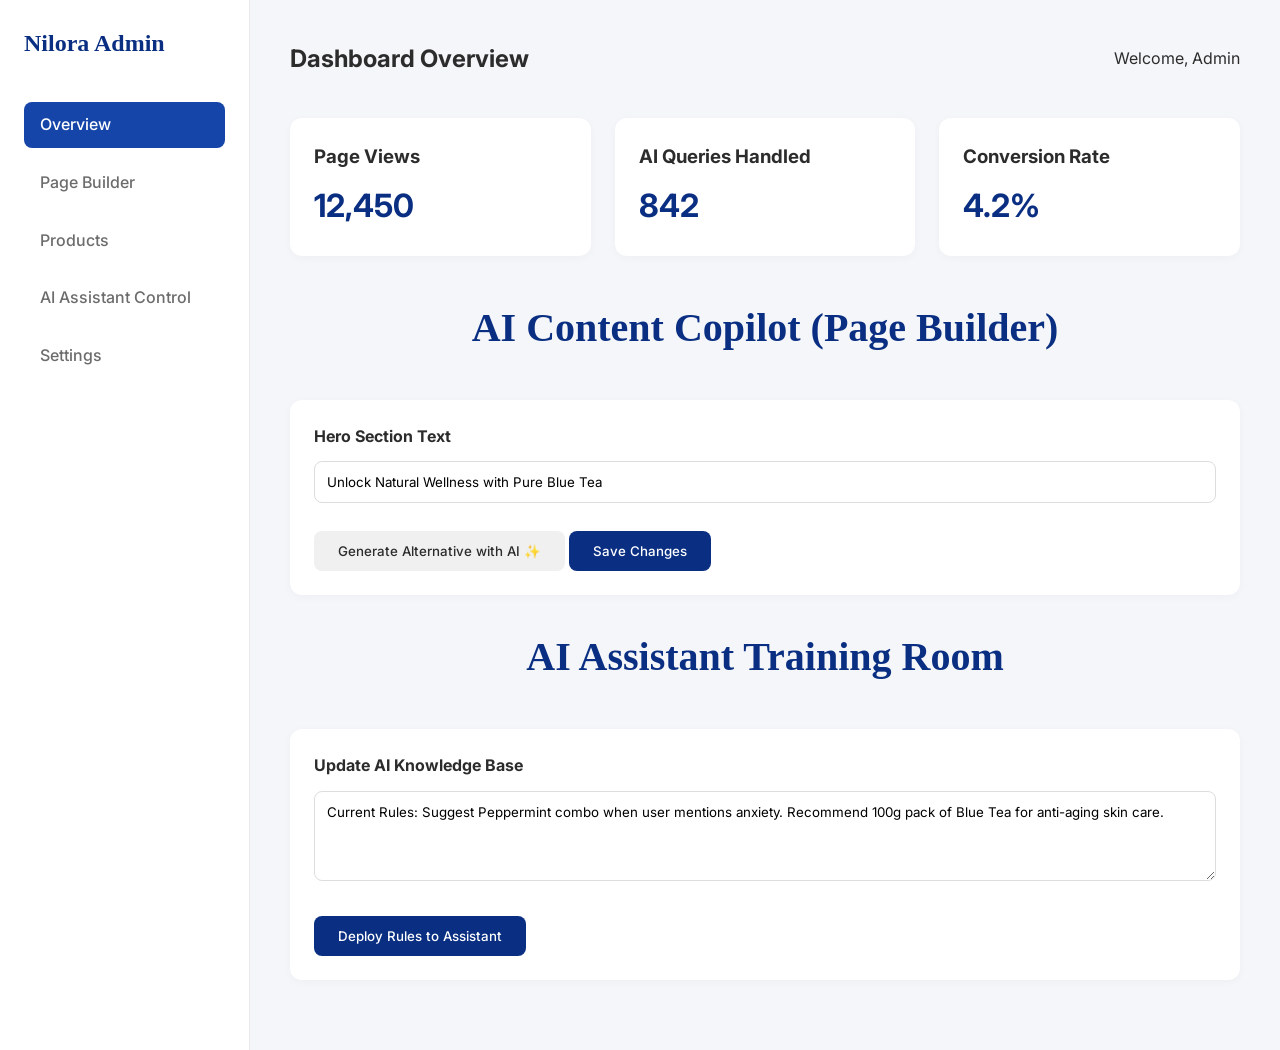
==== admin.html @ dfd54f13 "Initial commit for Nilora Organics redesign" ====
<!DOCTYPE html>
<html lang="en">
<head>
    <meta charset="UTF-8">
    <meta name="viewport" content="width=device-width, initial-scale=1.0">
    <title>Admin Dashboard - Nilora Organics</title>
    <link href="https://fonts.googleapis.com/css2?family=Inter:wght@400;500;600&display=swap" rel="stylesheet">
    <link rel="stylesheet" href="styles.css">
</head>
<body class="admin-body">
    <div class="admin-layout">
        <!-- Sidebar -->
        <aside class="admin-sidebar">
            <h2 class="admin-logo">Nilora Admin</h2>
            <nav class="admin-nav">
                <a href="#" class="active">Overview</a>
                <a href="#">Page Builder</a>
                <a href="#">Products</a>
                <a href="#">AI Assistant Control</a>
                <a href="#">Settings</a>
            </nav>
        </aside>

        <!-- Main Content -->
        <main class="admin-main">
            <header class="admin-header">
                <h2>Dashboard Overview</h2>
                <div class="admin-user">Welcome, Admin</div>
            </header>

            <!-- Dashboard Stats -->
            <section class="admin-stats">
                <div class="stat-card">
                    <h3>Page Views</h3>
                    <p class="stat-value">12,450</p>
                </div>
                <div class="stat-card">
                    <h3>AI Queries Handled</h3>
                    <p class="stat-value">842</p>
                </div>
                <div class="stat-card">
                    <h3>Conversion Rate</h3>
                    <p class="stat-value">4.2%</p>
                </div>
            </section>

            <!-- AI Content Copilot Builder -->
            <section class="admin-section">
                <h3 class="section-title">AI Content Copilot (Page Builder)</h3>
                <div class="admin-card">
                    <h4>Hero Section Text</h4>
                    <input type="text" value="Unlock Natural Wellness with Pure Blue Tea" class="admin-input">
                    <button class="btn btn-secondary">Generate Alternative with AI ✨</button>
                    <button class="btn btn-primary mt-4">Save Changes</button>
                </div>
            </section>

            <!-- AI Training Room -->
            <section class="admin-section mt-4">
                <h3 class="section-title">AI Assistant Training Room</h3>
                <div class="admin-card">
                    <h4>Update AI Knowledge Base</h4>
                    <textarea class="admin-textarea" rows="4">Current Rules: Suggest Peppermint combo when user mentions anxiety. Recommend 100g pack of Blue Tea for anti-aging skin care.</textarea>
                    <button class="btn btn-primary mt-4">Deploy Rules to Assistant</button>
                </div>
            </section>
        </main>
    </div>
</body>
</html>
---- styles.css ----
:root {
    --primary: #0A2F82; /* Sapphire Blue */
    --primary-light: #1545A8;
    --secondary: #8BA888; /* Soft Sage Green */
    --accent: #E5A93D; /* Warm Gold */
    --background: #FDFDFD; /* Alabaster */
    --surface: #FFFFFF;
    --text-dark: #2C2C2C;
    --text-light: #6C6C6C;
    --font-heading: 'Playfair Display', serif;
    --font-ui: 'Inter', sans-serif;
    --border-radius: 12px;
}

* { box-sizing: border-box; margin: 0; padding: 0; }

body {
    font-family: var(--font-ui);
    background-color: var(--background);
    color: var(--text-dark);
    line-height: 1.6;
}

/* Utilities */
.w-100 { width: 100%; }
.mt-4 { margin-top: 1rem; }
.btn {
    padding: 12px 24px;
    border: none;
    border-radius: 8px;
    font-family: var(--font-ui);
    font-weight: 500;
    cursor: pointer;
    transition: all 0.3s ease;
}
.btn-primary { background: var(--primary); color: white; }
.btn-primary:hover { background: var(--primary-light); transform: translateY(-2px); }
.btn-secondary { background: #f0f0f0; color: var(--text-dark); }
.btn-secondary:hover { background: #e0e0e0; }
.btn-large { font-size: 1.1rem; padding: 14px 32px; }

/* Top Bar & Header */
.top-bar { background: var(--text-dark); color: white; text-align: center; font-size: 0.85rem; padding: 8px; }
.smart-header {
    position: sticky; top: 0; z-index: 100;
    backdrop-filter: blur(10px); background: rgba(255,255,255,0.85);
    border-bottom: 1px solid rgba(0,0,0,0.05);
}
.header-container { display: flex; justify-content: space-between; align-items: center; padding: 16px 24px; max-width: 1200px; margin: 0 auto; }
.logo h1 { font-family: var(--font-heading); color: var(--primary); font-size: 1.8rem; letter-spacing: -0.5px; }
.nav-links a { text-decoration: none; color: var(--text-dark); font-weight: 500; margin-right: 20px; transition: color 0.2s; }
.nav-links a:hover { color: var(--primary); }
.icon-btn { background: none; border: none; font-size: 1.2rem; cursor: pointer; margin-left: 15px; }

/* Hero Section */
.hero {
    position: relative; height: 80vh; min-height: 600px;
    background: linear-gradient(to right, rgba(10, 47, 130, 0.9), rgba(10, 47, 130, 0.4)), url('https://images.unsplash.com/photo-1594235451998-38c20188bb3e?auto=format&fit=crop&w=1920&q=80') center/cover;
    display: flex; align-items: center; justify-content: center; text-align: center; color: white;
}
.hero-content { position: relative; z-index: 2; max-width: 800px; padding: 0 20px; }
.hero-title { font-family: var(--font-heading); font-size: 3.5rem; margin-bottom: 20px; line-height: 1.2; }
.hero-subtitle { font-size: 1.2rem; font-weight: 400; margin-bottom: 30px; opacity: 0.9; }

/* Social Proof */
.social-proof { background: var(--secondary); color: white; text-align: center; padding: 12px; font-weight: 500; font-size: 0.9rem; }

/* Bento Grid */
.benefits-section { margin: 60px auto; max-width: 1200px; padding: 0 20px; }
.section-title { font-family: var(--font-heading); font-size: 2.5rem; text-align: center; margin-bottom: 40px; color: var(--primary); }
.bento-grid { display: grid; grid-template-columns: repeat(auto-fit, minmax(250px, 1fr)); gap: 20px; }
.bento-card { background: var(--surface); padding: 30px; border-radius: var(--border-radius); box-shadow: 0 4px 20px rgba(0,0,0,0.05); }
.bento-card h3 { color: var(--primary); margin-bottom: 10px; }

/* Shop Section */
.shop-section { margin: 60px auto; max-width: 1000px; padding: 0 20px; }
.product-grid { display: grid; grid-template-columns: repeat(auto-fit, minmax(300px, 1fr)); gap: 40px; }
.product-card { background: var(--surface); border-radius: var(--border-radius); overflow: hidden; box-shadow: 0 4px 20px rgba(0,0,0,0.05); }
.product-image { height: 250px; background-size: cover; background-position: center; position: relative; }
.blue-tea-img { background-image: url('https://images.unsplash.com/photo-1544787219-7f47ccb76574?auto=format&fit=crop&w=600'); }
.peppermint-tea-img { background-image: url('https://images.unsplash.com/photo-1582260467540-c3d69a5ffeed?auto=format&fit=crop&w=600'); }
.badge { position: absolute; top: 15px; right: 15px; background: var(--accent); color: white; padding: 4px 10px; border-radius: 20px; font-size: 0.8rem; font-weight: bold; }
.badge-sale { background: #e74c3c; }
.product-info { padding: 24px; }
.product-info h3 { font-family: var(--font-heading); font-size: 1.4rem; margin-bottom: 8px; }
.price { font-size: 1.25rem; font-weight: 600; color: var(--primary); margin-bottom: 16px; }
.size-toggles { display: flex; gap: 8px; flex-wrap: wrap; margin-bottom: 16px; }
.size-btn { padding: 6px 12px; border: 1px solid #ddd; background: white; border-radius: 20px; font-size: 0.85rem; cursor: pointer; }
.size-btn.active { border-color: var(--primary); background: var(--primary); color: white; }

/* AI Concierge Widget */
#ai-assistant-widget { position: fixed; bottom: 20px; right: 20px; z-index: 999; }
.ai-button { background: var(--primary); color: white; border: none; padding: 12px 20px; border-radius: 30px; font-weight: 600; cursor: pointer; box-shadow: 0 8px 24px rgba(10, 47, 130, 0.4); display: flex; align-items: center; gap: 8px; font-size: 1rem; transition: transform 0.3s ease; }
.ai-button:hover { transform: scale(1.05); }
.chat-window { position: absolute; bottom: 60px; right: 0; width: 320px; background: white; border-radius: var(--border-radius); box-shadow: 0 12px 40px rgba(0,0,0,0.15); overflow: hidden; transition: opacity 0.3s, transform 0.3s; transform-origin: bottom right; }
.chat-window.hidden { opacity: 0; transform: scale(0.8); pointer-events: none; }
.chat-header { background: var(--primary); color: white; padding: 16px; display: flex; justify-content: space-between; align-items: center; }
.close-chat { background: none; border: none; color: white; cursor: pointer; font-size: 1.2rem; }
.chat-body { padding: 16px; height: 250px; overflow-y: auto; background: #fafafa; display: flex; flex-direction: column; gap: 12px; font-size: 0.9rem; }
.bot-msg { background: white; padding: 10px 14px; border-radius: 12px 12px 12px 2px; border: 1px solid #eee; align-self: flex-start; max-width: 85%; }
.user-msg { background: var(--primary-light); color: white; padding: 10px 14px; border-radius: 12px 12px 2px 12px; align-self: flex-end; max-width: 85%; }
.chat-input { display: flex; padding: 12px; background: white; border-top: 1px solid #eee; }
.chat-input input { flex: 1; border: 1px solid #ddd; border-radius: 20px; padding: 8px 12px; outline: none; }
.chat-input button { background: none; border: none; color: var(--primary); font-weight: bold; margin-left: 8px; cursor: pointer; }

/* Side Cart */
.cart-drawer { position: fixed; top: 0; right: 0; width: 350px; height: 100vh; background: white; box-shadow: -4px 0 20px rgba(0,0,0,0.1); z-index: 1001; transition: transform 0.3s ease; display: flex; flex-direction: column; }
.cart-drawer.hidden { transform: translateX(100%); }
.cart-header { padding: 20px; border-bottom: 1px solid #eee; display: flex; justify-content: space-between; align-items: center; }
.cart-items { flex: 1; padding: 20px; overflow-y: auto; }
.cart-footer { padding: 20px; border-top: 1px solid #eee; }
.cart-overlay { position: fixed; top: 0; left: 0; width: 100%; height: 100%; background: rgba(0,0,0,0.5); z-index: 1000; }
.cart-overlay.hidden { display: none; }

/* Admin Dashboard */
.admin-body { background: #f4f6f9; display: flex; }
.admin-layout { display: flex; width: 100%; min-height: 100vh; }
.admin-sidebar { width: 250px; background: white; border-right: 1px solid #eaeaea; padding: 24px; }
.admin-logo { color: var(--primary); font-family: var(--font-heading); margin-bottom: 40px; }
.admin-nav { display: flex; flex-direction: column; gap: 12px; }
.admin-nav a { text-decoration: none; color: var(--text-light); padding: 10px 16px; border-radius: 8px; font-weight: 500; transition: background 0.2s; }
.admin-nav a:hover, .admin-nav a.active { background: var(--primary-light); color: white; }
.admin-main { flex: 1; padding: 40px; }
.admin-header { display: flex; justify-content: space-between; align-items: center; margin-bottom: 40px; }
.admin-stats { display: flex; gap: 24px; margin-bottom: 40px; }
.stat-card { background: white; padding: 24px; border-radius: 12px; flex: 1; box-shadow: 0 2px 10px rgba(0,0,0,0.03); }
.stat-value { font-size: 2rem; font-weight: bold; color: var(--primary); margin-top: 8px; }
.admin-section { margin-bottom: 30px; }
.admin-card { background: white; padding: 24px; border-radius: 12px; box-shadow: 0 2px 10px rgba(0,0,0,0.03); }
.admin-input, .admin-textarea { width: 100%; padding: 12px; border: 1px solid #ddd; border-radius: 8px; margin: 12px 0; font-family: var(--font-ui); }

/* Footer */
footer { background: var(--primary); color: white; padding: 60px 20px 20px; margin-top: 60px; }
.footer-content { max-width: 1200px; margin: 0 auto; display: flex; flex-wrap: wrap; gap: 40px; justify-content: space-between; }
.footer-col h4 { font-family: var(--font-heading); font-size: 1.2rem; margin-bottom: 16px; }
.footer-col p, .footer-col a { color: rgba(255,255,255,0.8); text-decoration: none; display: block; margin-bottom: 10px; }
.footer-bottom { text-align: center; margin-top: 40px; border-top: 1px solid rgba(255,255,255,0.1); padding-top: 20px; font-size: 0.9rem; }

@media (max-width: 768px) {
    .desktop-only { display: none; }
    .hero-title { font-size: 2.5rem; }
    .admin-layout { flex-direction: column; }
    .admin-sidebar { width: 100%; display: flex; justify-content: space-between; align-items: center; padding: 15px; }
    .admin-nav { flex-direction: row; display: none; }
    .admin-stats { flex-direction: column; }
}
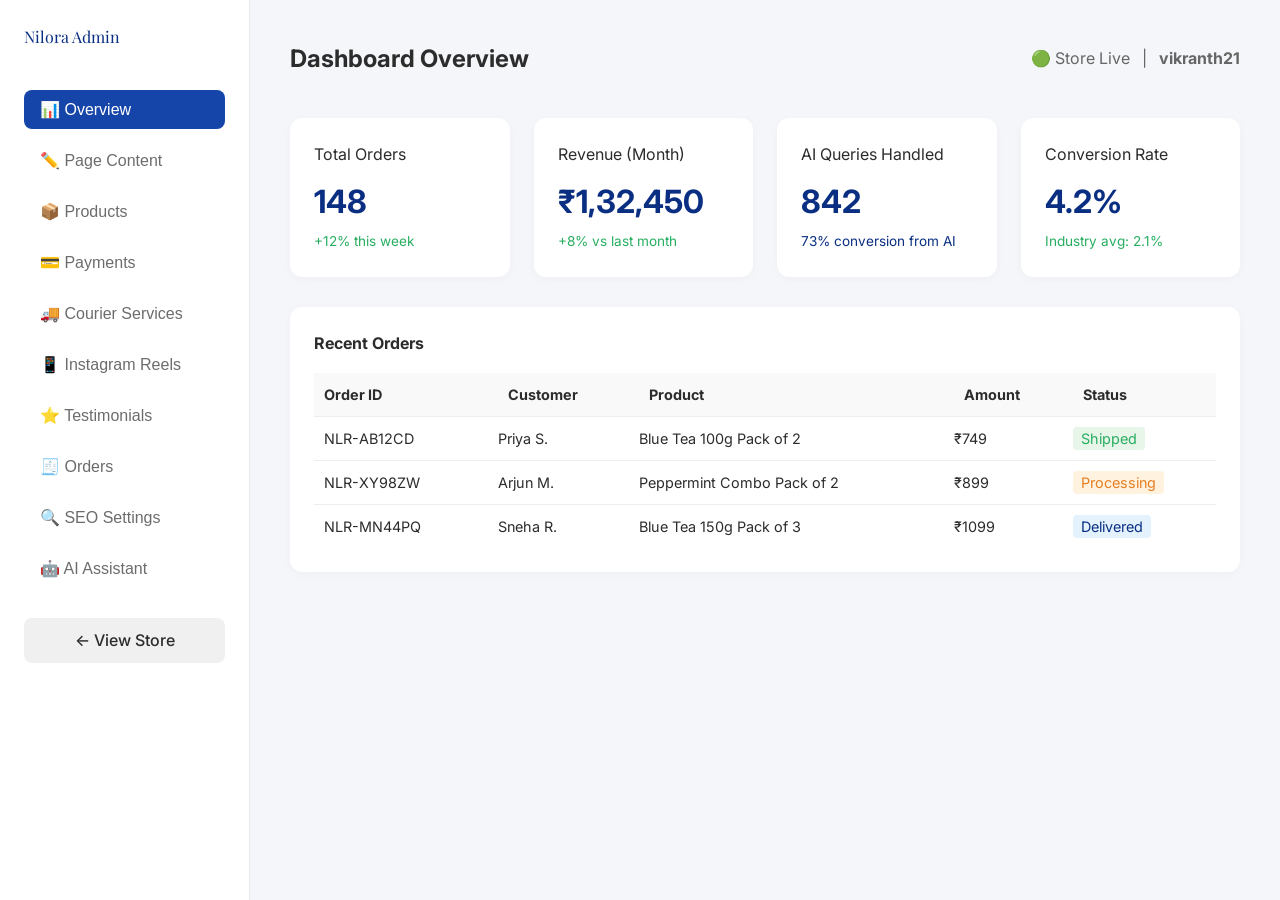
==== commit 38c226b3: "feat: all features working - cart, checkout, AI chat, search, payments, courier, reels, admin dashbo" ====
--- a/admin.html
+++ b/admin.html
@@ -1,70 +1,443 @@
 <!DOCTYPE html>
 <html lang="en">
 <head>
-    <meta charset="UTF-8">
-    <meta name="viewport" content="width=device-width, initial-scale=1.0">
-    <title>Admin Dashboard - Nilora Organics</title>
-    <link href="https://fonts.googleapis.com/css2?family=Inter:wght@400;500;600&display=swap" rel="stylesheet">
-    <link rel="stylesheet" href="styles.css">
+<meta charset="UTF-8">
+<meta name="viewport" content="width=device-width, initial-scale=1.0">
+<title>Admin Dashboard - Nilora Organics</title>
+<link href="https://fonts.googleapis.com/css2?family=Inter:wght@400;500;600&family=Playfair+Display:wght@500;700&display=swap" rel="stylesheet">
+<link rel="stylesheet" href="styles.css">
+<style>
+  .tab-content { display: none; }
+  .tab-content.active { display: block; }
+  .reel-admin-item { display:flex;align-items:center;gap:16px;padding:16px;border:1px solid #eee;border-radius:8px;margin-bottom:12px; }
+  .reel-thumb { width:60px;height:60px;object-fit:cover;border-radius:8px; }
+  .courier-card { border:1px solid #eee;border-radius:12px;padding:20px;display:flex;align-items:center;justify-content:space-between;margin-bottom:16px; }
+  .courier-logo { font-size:2rem; }
+  .toggle-switch { position:relative;display:inline-block;width:50px;height:26px; }
+  .toggle-switch input { opacity:0;width:0;height:0; }
+  .toggle-slider { position:absolute;cursor:pointer;top:0;left:0;right:0;bottom:0;background:#ccc;border-radius:26px;transition:.4s; }
+  .toggle-slider:before { position:absolute;content:"";height:18px;width:18px;left:4px;bottom:4px;background:white;border-radius:50%;transition:.4s; }
+  input:checked + .toggle-slider { background:#0A2F82; }
+  input:checked + .toggle-slider:before { transform:translateX(24px); }
+  .stat-card { background:white;padding:24px;border-radius:12px;flex:1;box-shadow:0 2px 10px rgba(0,0,0,0.03); }
+  .stat-value { font-size:2rem;font-weight:bold;color:#0A2F82;margin-top:8px; }
+  .payment-card { border:2px solid #eee;border-radius:12px;padding:20px;margin-bottom:16px;display:flex;align-items:center;justify-content:space-between;transition:border-color 0.2s; }
+  .payment-card.enabled { border-color:#0A2F82; }
+</style>
 </head>
 <body class="admin-body">
-    <div class="admin-layout">
-        <!-- Sidebar -->
-        <aside class="admin-sidebar">
-            <h2 class="admin-logo">Nilora Admin</h2>
-            <nav class="admin-nav">
-                <a href="#" class="active">Overview</a>
-                <a href="#">Page Builder</a>
-                <a href="#">Products</a>
-                <a href="#">AI Assistant Control</a>
-                <a href="#">Settings</a>
-            </nav>
-        </aside>
-
-        <!-- Main Content -->
-        <main class="admin-main">
-            <header class="admin-header">
-                <h2>Dashboard Overview</h2>
-                <div class="admin-user">Welcome, Admin</div>
-            </header>
-
-            <!-- Dashboard Stats -->
-            <section class="admin-stats">
-                <div class="stat-card">
-                    <h3>Page Views</h3>
-                    <p class="stat-value">12,450</p>
-                </div>
-                <div class="stat-card">
-                    <h3>AI Queries Handled</h3>
-                    <p class="stat-value">842</p>
-                </div>
-                <div class="stat-card">
-                    <h3>Conversion Rate</h3>
-                    <p class="stat-value">4.2%</p>
-                </div>
-            </section>
-
-            <!-- AI Content Copilot Builder -->
-            <section class="admin-section">
-                <h3 class="section-title">AI Content Copilot (Page Builder)</h3>
-                <div class="admin-card">
-                    <h4>Hero Section Text</h4>
-                    <input type="text" value="Unlock Natural Wellness with Pure Blue Tea" class="admin-input">
-                    <button class="btn btn-secondary">Generate Alternative with AI ✨</button>
-                    <button class="btn btn-primary mt-4">Save Changes</button>
-                </div>
-            </section>
-
-            <!-- AI Training Room -->
-            <section class="admin-section mt-4">
-                <h3 class="section-title">AI Assistant Training Room</h3>
-                <div class="admin-card">
-                    <h4>Update AI Knowledge Base</h4>
-                    <textarea class="admin-textarea" rows="4">Current Rules: Suggest Peppermint combo when user mentions anxiety. Recommend 100g pack of Blue Tea for anti-aging skin care.</textarea>
-                    <button class="btn btn-primary mt-4">Deploy Rules to Assistant</button>
-                </div>
-            </section>
-        </main>
-    </div>
+<div id="toast"></div>
+<div class="admin-layout">
+
+  <!-- Sidebar -->
+  <aside class="admin-sidebar">
+    <div class="admin-logo">Nilora Admin</div>
+    <nav class="admin-nav" id="admin-nav">
+      <button class="active" onclick="switchTab('overview',this)">📊 Overview</button>
+      <button onclick="switchTab('content',this)">✏️ Page Content</button>
+      <button onclick="switchTab('products',this)">📦 Products</button>
+      <button onclick="switchTab('payments',this)">💳 Payments</button>
+      <button onclick="switchTab('courier',this)">🚚 Courier Services</button>
+      <button onclick="switchTab('reels',this)">📱 Instagram Reels</button>
+      <button onclick="switchTab('testimonials',this)">⭐ Testimonials</button>
+      <button onclick="switchTab('orders',this)">🧾 Orders</button>
+      <button onclick="switchTab('seo',this)">🔍 SEO Settings</button>
+      <button onclick="switchTab('ai',this)">🤖 AI Assistant</button>
+    </nav>
+    <div style="margin-top:auto;padding-top:30px;">
+      <a href="index.html" class="btn btn-secondary w-100" style="text-align:center;display:block;text-decoration:none;padding:10px 16px;">← View Store</a>
+    </div>
+  </aside>
+
+  <!-- Main Content -->
+  <main class="admin-main">
+    <div class="admin-header">
+      <h2 id="tab-title">Dashboard Overview</h2>
+      <div style="display:flex;align-items:center;gap:12px;color:#666;">
+        <span>🟢 Store Live</span>
+        <span>|</span>
+        <strong>vikranth21</strong>
+      </div>
+    </div>
+
+    <!-- ====== OVERVIEW ====== -->
+    <div id="tab-overview" class="tab-content active">
+      <div style="display:flex;gap:24px;flex-wrap:wrap;margin-bottom:30px;">
+        <div class="stat-card">
+          <div>Total Orders</div>
+          <div class="stat-value">148</div>
+          <div style="color:#27ae60;font-size:0.85rem;margin-top:4px;">+12% this week</div>
+        </div>
+        <div class="stat-card">
+          <div>Revenue (Month)</div>
+          <div class="stat-value">₹1,32,450</div>
+          <div style="color:#27ae60;font-size:0.85rem;margin-top:4px;">+8% vs last month</div>
+        </div>
+        <div class="stat-card">
+          <div>AI Queries Handled</div>
+          <div class="stat-value">842</div>
+          <div style="color:#0A2F82;font-size:0.85rem;margin-top:4px;">73% conversion from AI</div>
+        </div>
+        <div class="stat-card">
+          <div>Conversion Rate</div>
+          <div class="stat-value">4.2%</div>
+          <div style="color:#27ae60;font-size:0.85rem;margin-top:4px;">Industry avg: 2.1%</div>
+        </div>
+      </div>
+      <div class="admin-card">
+        <h4 style="margin-bottom:16px;">Recent Orders</h4>
+        <table style="width:100%;border-collapse:collapse;font-size:0.9rem;">
+          <thead><tr style="background:#f9f9f9;"><th style="padding:10px;text-align:left;">Order ID</th><th style="padding:10px;text-align:left;">Customer</th><th style="padding:10px;text-align:left;">Product</th><th style="padding:10px;text-align:left;">Amount</th><th style="padding:10px;text-align:left;">Status</th></tr></thead>
+          <tbody>
+            <tr style="border-top:1px solid #eee;"><td style="padding:10px;">NLR-AB12CD</td><td>Priya S.</td><td>Blue Tea 100g Pack of 2</td><td>₹749</td><td><span style="background:#e8f5e9;color:#27ae60;padding:3px 8px;border-radius:4px;">Shipped</span></td></tr>
+            <tr style="border-top:1px solid #eee;"><td style="padding:10px;">NLR-XY98ZW</td><td>Arjun M.</td><td>Peppermint Combo Pack of 2</td><td>₹899</td><td><span style="background:#fff3e0;color:#e67e22;padding:3px 8px;border-radius:4px;">Processing</span></td></tr>
+            <tr style="border-top:1px solid #eee;"><td style="padding:10px;">NLR-MN44PQ</td><td>Sneha R.</td><td>Blue Tea 150g Pack of 3</td><td>₹1099</td><td><span style="background:#e3f2fd;color:#0A2F82;padding:3px 8px;border-radius:4px;">Delivered</span></td></tr>
+          </tbody>
+        </table>
+      </div>
+    </div>
+
+    <!-- ====== CONTENT ====== -->
+    <div id="tab-content" class="tab-content">
+      <div class="admin-card">
+        <h4 style="margin-bottom:16px;">Hero Section</h4>
+        <label>Hero Title</label>
+        <input type="text" class="admin-input" value="Unlock Natural Wellness with Pure Blue Tea">
+        <label>Hero Subtitle</label>
+        <input type="text" class="admin-input" value="Stress relief, glowing skin & antioxidant boost — in every mesmerizing sip.">
+        <label>CTA Button Text</label>
+        <input type="text" class="admin-input" value="Shop the Collection">
+        <button class="btn btn-primary mt-4" onclick="adminSave('Hero section')">💾 Save Changes</button>
+      </div>
+      <div class="admin-card">
+        <h4 style="margin-bottom:16px;">Section Visibility</h4>
+        <div style="display:flex;flex-direction:column;gap:16px;">
+          <div class="settings-group"><span>Benefits Section</span><label class="toggle-switch"><input type="checkbox" checked><span class="toggle-slider"></span></label></div>
+          <div class="settings-group"><span>Product/Shop Section</span><label class="toggle-switch"><input type="checkbox" checked><span class="toggle-slider"></span></label></div>
+          <div class="settings-group"><span>Instagram Reels Section</span><label class="toggle-switch"><input type="checkbox" checked><span class="toggle-slider"></span></label></div>
+          <div class="settings-group"><span>Our Story Section</span><label class="toggle-switch"><input type="checkbox" checked><span class="toggle-slider"></span></label></div>
+        </div>
+        <button class="btn btn-primary mt-4" onclick="adminSave('Section visibility')">💾 Save Changes</button>
+      </div>
+    </div>
+
+    <!-- ====== PRODUCTS ====== -->
+    <div id="tab-products" class="tab-content">
+      <div class="admin-card">
+        <h4 style="margin-bottom:16px;">Blue Tea — Pricing & Stock</h4>
+        <div style="display:grid;grid-template-columns:1fr 1fr 1fr;gap:12px;">
+          <div><label>50g Price (₹)</label><input type="number" class="admin-input" value="449"></div>
+          <div><label>100g Price (₹)</label><input type="number" class="admin-input" value="749"></div>
+          <div><label>150g Price (₹)</label><input type="number" class="admin-input" value="1099"></div>
+        </div>
+        <button class="btn btn-primary mt-4" onclick="adminSave('Product pricing')">💾 Save Pricing</button>
+      </div>
+      <div class="admin-card">
+        <h4 style="margin-bottom:16px;">Peppermint Combo — Pricing</h4>
+        <label>Combo Price (₹)</label>
+        <input type="number" class="admin-input" value="899">
+        <button class="btn btn-primary mt-4" onclick="adminSave('Combo pricing')">💾 Save Pricing</button>
+      </div>
+    </div>
+
+    <!-- ====== PAYMENTS ====== -->
+    <div id="tab-payments" class="tab-content">
+      <p style="color:#666;margin-bottom:24px;">Enable or disable payment methods available at checkout.</p>
+      <div class="payment-card enabled">
+        <div style="display:flex;align-items:center;gap:16px;">
+          <span style="font-size:2.5rem;">💡</span>
+          <div><strong>UPI / QR Code</strong><p style="color:#666;font-size:0.9rem;">PhonePe, Paytm, Google Pay, BHIM</p></div>
+        </div>
+        <label class="toggle-switch"><input type="checkbox" checked onchange="this.closest('.payment-card').classList.toggle('enabled',this.checked)"><span class="toggle-slider"></span></label>
+      </div>
+      <div class="payment-card enabled">
+        <div style="display:flex;align-items:center;gap:16px;">
+          <span style="font-size:2.5rem;">💳</span>
+          <div><strong>Credit / Debit Card</strong><p style="color:#666;font-size:0.9rem;">Visa, Mastercard, RuPay</p></div>
+        </div>
+        <label class="toggle-switch"><input type="checkbox" checked onchange="this.closest('.payment-card').classList.toggle('enabled',this.checked)"><span class="toggle-slider"></span></label>
+      </div>
+      <div class="payment-card enabled">
+        <div style="display:flex;align-items:center;gap:16px;">
+          <span style="font-size:2.5rem;">💵</span>
+          <div><strong>Cash on Delivery</strong><p style="color:#666;font-size:0.9rem;">Pay when you receive the order</p></div>
+        </div>
+        <label class="toggle-switch"><input type="checkbox" checked onchange="this.closest('.payment-card').classList.toggle('enabled',this.checked)"><span class="toggle-slider"></span></label>
+      </div>
+      <div class="payment-card">
+        <div style="display:flex;align-items:center;gap:16px;">
+          <span style="font-size:2.5rem;">🏦</span>
+          <div><strong>Net Banking</strong><p style="color:#666;font-size:0.9rem;">All major Indian banks</p></div>
+        </div>
+        <label class="toggle-switch"><input type="checkbox" onchange="this.closest('.payment-card').classList.toggle('enabled',this.checked)"><span class="toggle-slider"></span></label>
+      </div>
+      <div class="admin-card" style="margin-top:24px;">
+        <h4 style="margin-bottom:16px;">Razorpay / Payment Gateway Integration</h4>
+        <label>Razorpay API Key ID</label>
+        <input type="text" class="admin-input" placeholder="rzp_live_XXXXXXXXXXXX">
+        <label>Razorpay Secret Key</label>
+        <input type="password" class="admin-input" placeholder="••••••••••••••••">
+        <label>Webhook URL</label>
+        <input type="text" class="admin-input" value="https://vikranth21.github.io/nilora-redesign/webhook">
+        <button class="btn btn-primary mt-4" onclick="adminSave('Payment gateway')">💾 Save Gateway Settings</button>
+      </div>
+    </div>
+
+    <!-- ====== COURIER ====== -->
+    <div id="tab-courier" class="tab-content">
+      <p style="color:#666;margin-bottom:24px;">Connect courier partners for automated shipping and real-time order tracking.</p>
+
+      <div class="courier-card">
+        <div style="display:flex;align-items:center;gap:16px;">
+          <span class="courier-logo">🟠</span>
+          <div><strong>Shiprocket</strong><p style="color:#666;font-size:0.9rem;">India's #1 shipping aggregator — Bluedart, Delhivery, DTDC</p></div>
+        </div>
+        <div style="display:flex;align-items:center;gap:16px;">
+          <label class="toggle-switch"><input type="checkbox" checked onchange="toggleCourierSettings('shiprocket',this.checked)"><span class="toggle-slider"></span></label>
+        </div>
+      </div>
+      <div id="shiprocket-settings" class="admin-card" style="margin-top:-8px;border-top-left-radius:0;border-top-right-radius:0;">
+        <label>Shiprocket Email</label>
+        <input type="email" class="admin-input" placeholder="your@email.com">
+        <label>Shiprocket Password</label>
+        <input type="password" class="admin-input" placeholder="••••••••">
+        <label>Pickup Warehouse PIN Code</label>
+        <input type="text" class="admin-input" placeholder="560001">
+        <label>Default Courier Partner</label>
+        <select class="admin-select"><option>Auto-Select Cheapest</option><option>Bluedart</option><option>Delhivery</option><option>DTDC</option><option>FedEx India</option></select>
+        <button class="btn btn-primary mt-4" onclick="adminSave('Shiprocket')">💾 Connect Shiprocket</button>
+      </div>
+
+      <div class="courier-card" style="margin-top:24px;">
+        <div style="display:flex;align-items:center;gap:16px;">
+          <span class="courier-logo">🔵</span>
+          <div><strong>Delhivery</strong><p style="color:#666;font-size:0.9rem;">Direct integration — pan-India express delivery</p></div>
+        </div>
+        <label class="toggle-switch"><input type="checkbox" onchange="toggleCourierSettings('delhivery',this.checked)"><span class="toggle-slider"></span></label>
+      </div>
+      <div id="delhivery-settings" class="admin-card" style="display:none;margin-top:-8px;">
+        <label>Delhivery API Token</label>
+        <input type="text" class="admin-input" placeholder="Delhivery API Token">
+        <button class="btn btn-primary mt-4" onclick="adminSave('Delhivery')">💾 Connect Delhivery</button>
+      </div>
+
+      <div class="courier-card" style="margin-top:24px;">
+        <div style="display:flex;align-items:center;gap:16px;">
+          <span class="courier-logo">🟡</span>
+          <div><strong>Bluedart</strong><p style="color:#666;font-size:0.9rem;">Premium express courier — reliable and widespread</p></div>
+        </div>
+        <label class="toggle-switch"><input type="checkbox" onchange="toggleCourierSettings('bluedart',this.checked)"><span class="toggle-slider"></span></label>
+      </div>
+      <div id="bluedart-settings" class="admin-card" style="display:none;margin-top:-8px;">
+        <label>Bluedart Login ID</label>
+        <input type="text" class="admin-input" placeholder="Bluedart Login ID">
+        <label>Bluedart License Key</label>
+        <input type="text" class="admin-input" placeholder="License Key">
+        <button class="btn btn-primary mt-4" onclick="adminSave('Bluedart')">💾 Connect Bluedart</button>
+      </div>
+
+      <div class="admin-card" style="margin-top:24px;">
+        <h4 style="margin-bottom:16px;">Shipping Rules</h4>
+        <div class="settings-group"><span>Free Shipping (All Orders)</span><label class="toggle-switch"><input type="checkbox" checked><span class="toggle-slider"></span></label></div>
+        <div class="settings-group"><span>Free Shipping Above (₹)</span>
+          <input type="number" style="width:120px;padding:8px;border:1px solid #ddd;border-radius:8px;" value="499">
+        </div>
+        <div class="settings-group"><span>Estimated Delivery Days</span>
+          <select style="padding:8px;border:1px solid #ddd;border-radius:8px;"><option>3-5 Days</option><option>5-7 Days</option><option>7-10 Days</option></select>
+        </div>
+        <button class="btn btn-primary mt-4" onclick="adminSave('Shipping rules')">💾 Save Shipping Rules</button>
+      </div>
+    </div>
+
+    <!-- ====== INSTAGRAM REELS ====== -->
+    <div id="tab-reels" class="tab-content">
+      <div class="admin-card">
+        <h4 style="margin-bottom:16px;">Instagram Connection</h4>
+        <p style="color:#666;margin-bottom:16px;">Connect your Instagram Business account to auto-import reels to your homepage.</p>
+        <label>Instagram Business Account ID</label>
+        <input type="text" class="admin-input" placeholder="@niloraorganics or Page ID">
+        <label>Instagram API Access Token</label>
+        <input type="text" class="admin-input" placeholder="Paste your Meta API token here">
+        <div style="display:flex;gap:12px;margin-top:16px;">
+          <button class="btn btn-primary" onclick="adminSave('Instagram connection')">🔗 Connect Instagram</button>
+          <button class="btn btn-secondary" onclick="adminSave('Refresh reels')">🔄 Sync Latest Reels</button>
+        </div>
+      </div>
+      <div class="admin-card">
+        <h4 style="margin-bottom:16px;">Manage Homepage Reels (3 featured)</h4>
+        <div class="reel-admin-item">
+          <img src="https://images.unsplash.com/photo-1571934811356-5cc061b6821f?auto=format&fit=crop&w=80&h=80" class="reel-thumb" alt="Reel 1">
+          <div style="flex:1;">
+            <div style="font-weight:500;">@wellness_with_priya</div>
+            <div style="color:#666;font-size:0.85rem;">Reel · 45k views · 2 days ago</div>
+          </div>
+          <div style="display:flex;gap:8px;align-items:center;">
+            <span style="background:#e8f5e9;color:#27ae60;padding:3px 8px;border-radius:4px;font-size:0.8rem;">Featured</span>
+            <button class="btn btn-secondary" style="padding:6px 12px;" onclick="adminSave('Reel removed')">Remove</button>
+          </div>
+        </div>
+        <div class="reel-admin-item">
+          <img src="https://images.unsplash.com/photo-1556679343-c7306c1976bc?auto=format&fit=crop&w=80&h=80" class="reel-thumb" alt="Reel 2">
+          <div style="flex:1;">
+            <div style="font-weight:500;">@tea_with_meera</div>
+            <div style="color:#666;font-size:0.85rem;">Reel · 22k views · 5 days ago</div>
+          </div>
+          <div style="display:flex;gap:8px;align-items:center;">
+            <span style="background:#e8f5e9;color:#27ae60;padding:3px 8px;border-radius:4px;font-size:0.8rem;">Featured</span>
+            <button class="btn btn-secondary" style="padding:6px 12px;" onclick="adminSave('Reel removed')">Remove</button>
+          </div>
+        </div>
+        <div class="reel-admin-item">
+          <img src="https://images.unsplash.com/photo-1517867065801-e20f409696b0?auto=format&fit=crop&w=80&h=80" class="reel-thumb" alt="Reel 3">
+          <div style="flex:1;">
+            <div style="font-weight:500;">@healthybowls_india</div>
+            <div style="color:#666;font-size:0.85rem;">Reel · 18k views · 1 week ago</div>
+          </div>
+          <div style="display:flex;gap:8px;align-items:center;">
+            <span style="background:#e8f5e9;color:#27ae60;padding:3px 8px;border-radius:4px;font-size:0.8rem;">Featured</span>
+            <button class="btn btn-secondary" style="padding:6px 12px;" onclick="adminSave('Reel removed')">Remove</button>
+          </div>
+        </div>
+        <button class="btn btn-primary mt-4" onclick="adminSave('Added new reel')">➕ Add New Reel / URL</button>
+      </div>
+    </div>
+
+    <!-- ====== TESTIMONIALS ====== -->
+    <div id="tab-testimonials" class="tab-content">
+      <div class="admin-card">
+        <h4 style="margin-bottom:16px;">Manage Testimonials</h4>
+        <div id="testimonial-list">
+          <div style="padding:16px;border:1px solid #eee;border-radius:8px;margin-bottom:12px;">
+            <div style="display:flex;justify-content:space-between;margin-bottom:8px;">
+              <strong>⭐⭐⭐⭐⭐ Priya Sharma</strong>
+              <button class="btn btn-secondary" style="padding:4px 12px;" onclick="this.closest('div[style]').remove()">Delete</button>
+            </div>
+            <p style="color:#666;">The blue tea is absolutely magical! I've been sleeping so much better since I started drinking it every night.</p>
+          </div>
+          <div style="padding:16px;border:1px solid #eee;border-radius:8px;margin-bottom:12px;">
+            <div style="display:flex;justify-content:space-between;margin-bottom:8px;">
+              <strong>⭐⭐⭐⭐⭐ Meera Jain</strong>
+              <button class="btn btn-secondary" style="padding:4px 12px;" onclick="this.closest('div[style]').remove()">Delete</button>
+            </div>
+            <p style="color:#666;">My skin is glowing! I can see a real difference after just 3 weeks. Will definitely buy again.</p>
+          </div>
+        </div>
+        <h4 style="margin:20px 0 12px;">Add New Testimonial</h4>
+        <input type="text" class="admin-input" placeholder="Customer Name" id="t-name">
+        <input type="number" class="admin-input" placeholder="Rating (1-5)" id="t-rating" min="1" max="5">
+        <textarea class="admin-textarea" rows="3" placeholder="Review text..." id="t-text"></textarea>
+        <button class="btn btn-primary" onclick="addTestimonial()">➕ Add Testimonial</button>
+      </div>
+    </div>
+
+    <!-- ====== ORDERS ====== -->
+    <div id="tab-orders" class="tab-content">
+      <div class="admin-card">
+        <h4 style="margin-bottom:16px;">All Orders</h4>
+        <div style="display:flex;gap:12px;margin-bottom:20px;">
+          <input type="text" class="admin-input" style="margin:0;" placeholder="Search by Order ID or Customer...">
+          <select class="admin-select" style="width:auto;margin:0;"><option>All Status</option><option>Processing</option><option>Shipped</option><option>Delivered</option></select>
+        </div>
+        <table style="width:100%;border-collapse:collapse;font-size:0.9rem;">
+          <thead><tr style="background:#f9f9f9;"><th style="padding:10px;text-align:left;">Order ID</th><th>Customer</th><th>Product</th><th>Amount</th><th>Payment</th><th>Courier</th><th>Status</th></tr></thead>
+          <tbody>
+            <tr style="border-top:1px solid #eee;"><td style="padding:10px;">NLR-AB12CD</td><td>Priya S.</td><td>Blue Tea 100g</td><td>₹749</td><td>UPI</td><td>Shiprocket</td><td><span style="background:#e8f5e9;color:#27ae60;padding:3px 8px;border-radius:4px;">Shipped</span></td></tr>
+            <tr style="border-top:1px solid #eee;"><td style="padding:10px;">NLR-XY98ZW</td><td>Arjun M.</td><td>Peppermint Combo</td><td>₹899</td><td>COD</td><td>Delhivery</td><td><span style="background:#fff3e0;color:#e67e22;padding:3px 8px;border-radius:4px;">Processing</span></td></tr>
+          </tbody>
+        </table>
+      </div>
+    </div>
+
+    <!-- ====== SEO ====== -->
+    <div id="tab-seo" class="tab-content">
+      <div class="admin-card">
+        <h4 style="margin-bottom:16px;">Homepage SEO</h4>
+        <label>Meta Title</label>
+        <input type="text" class="admin-input" value="Nilora Organics - Pure Blue Tea & Wellness">
+        <label>Meta Description</label>
+        <textarea class="admin-textarea" rows="3">Discover natural wellness with Nilora Organics. Shop our premium Butterfly Pea Flower Tea (Blue Tea) and Peppermint blends. Free shipping across India.</textarea>
+        <label>Keywords (comma separated)</label>
+        <input type="text" class="admin-input" value="blue tea, butterfly pea flower, organic tea India, wellness tea, herbal tea">
+        <label>OG Image URL</label>
+        <input type="text" class="admin-input" placeholder="https://...">
+        <button class="btn btn-primary mt-4" onclick="adminSave('SEO settings')">💾 Save SEO Settings</button>
+      </div>
+    </div>
+
+    <!-- ====== AI ASSISTANT ====== -->
+    <div id="tab-ai" class="tab-content">
+      <div class="admin-card">
+        <h4 style="margin-bottom:16px;">AI Assistant Controls</h4>
+        <div class="settings-group"><span>AI Concierge Active on Store</span><label class="toggle-switch"><input type="checkbox" checked><span class="toggle-slider"></span></label></div>
+        <div class="settings-group"><span>Auto Show Chat After 15 Seconds</span><label class="toggle-switch"><input type="checkbox"><span class="toggle-slider"></span></label></div>
+        <div class="settings-group"><span>Show Add-to-Cart Buttons in Chat</span><label class="toggle-switch"><input type="checkbox" checked><span class="toggle-slider"></span></label></div>
+      </div>
+      <div class="admin-card">
+        <h4 style="margin-bottom:12px;">AI Knowledge Base / Training Rules</h4>
+        <p style="color:#666;font-size:0.9rem;margin-bottom:12px;">Update these rules to train the AI what to recommend. Each line = one rule.</p>
+        <textarea class="admin-textarea" rows="8">
+If user says sleep → recommend Blue Tea 50g (₹449)
+If user says skin or glow → recommend Blue Tea 100g Pack of 2 (₹749)
+If user says stress or anxiety → recommend Peppermint + Blue Tea Combo (₹899)
+If user says digestion or bloat → recommend Peppermint + Blue Tea Combo (₹899)
+If user says value or budget → recommend Blue Tea 150g Pack of 3 (₹1099)
+        </textarea>
+        <div style="display:flex;gap:12px;flex-wrap:wrap;margin-top:16px;">
+          <button class="btn btn-primary" onclick="adminSave('AI rules deployed')">🚀 Deploy Rules to Store</button>
+          <button class="btn btn-secondary" onclick="adminSave('Copilot generating...')">✨ Generate Rules with AI Copilot</button>
+        </div>
+      </div>
+    </div>
+
+  </main>
+</div>
+
+<script>
+function showToast(msg, type='success') {
+  const t = document.getElementById('toast');
+  t.textContent = msg;
+  t.style.background = type === 'error' ? '#e74c3c' : '#27ae60';
+  t.classList.add('show');
+  setTimeout(() => t.classList.remove('show'), 3000);
+}
+
+function adminSave(label) {
+  showToast('✅ ' + label + ' saved successfully!');
+}
+
+function switchTab(id, btn) {
+  document.querySelectorAll('.tab-content').forEach(t => t.classList.remove('active'));
+  document.querySelectorAll('.admin-nav button').forEach(b => b.classList.remove('active'));
+  document.getElementById('tab-' + id).classList.add('active');
+  btn.classList.add('active');
+  const titles = {
+    overview: 'Dashboard Overview', content: 'Page Content', products: 'Products & Pricing',
+    payments: 'Payment Settings', courier: 'Courier Services', reels: 'Instagram Reels',
+    testimonials: 'Testimonials', orders: 'Orders', seo: 'SEO Settings', ai: 'AI Assistant'
+  };
+  document.getElementById('tab-title').textContent = titles[id] || id;
+}
+
+function toggleCourierSettings(name, on) {
+  const el = document.getElementById(name + '-settings');
+  if (el) el.style.display = on ? 'block' : 'none';
+}
+
+function addTestimonial() {
+  const name = document.getElementById('t-name').value.trim();
+  const rating = document.getElementById('t-rating').value;
+  const text = document.getElementById('t-text').value.trim();
+  if (!name || !text) { showToast('Please fill name and review!', 'error'); return; }
+  const stars = '⭐'.repeat(parseInt(rating) || 5);
+  const div = document.createElement('div');
+  div.style = 'padding:16px;border:1px solid #eee;border-radius:8px;margin-bottom:12px;';
+  div.innerHTML = `<div style="display:flex;justify-content:space-between;margin-bottom:8px;"><strong>${stars} ${name}</strong><button class="btn btn-secondary" style="padding:4px 12px;" onclick="this.closest('div[style]').remove()">Delete</button></div><p style="color:#666;">${text}</p>`;
+  document.getElementById('testimonial-list').appendChild(div);
+  document.getElementById('t-name').value = '';
+  document.getElementById('t-rating').value = '';
+  document.getElementById('t-text').value = '';
+  showToast('✅ Testimonial added!');
+}
+</script>
 </body>
 </html>
--- a/styles.css
+++ b/styles.css
@@ -1,9 +1,9 @@
 :root {
-    --primary: #0A2F82; /* Sapphire Blue */
+    --primary: #0A2F82; 
     --primary-light: #1545A8;
-    --secondary: #8BA888; /* Soft Sage Green */
-    --accent: #E5A93D; /* Warm Gold */
-    --background: #FDFDFD; /* Alabaster */
+    --secondary: #8BA888; 
+    --accent: #E5A93D; 
+    --background: #FDFDFD; 
     --surface: #FFFFFF;
     --text-dark: #2C2C2C;
     --text-light: #6C6C6C;
@@ -12,52 +12,44 @@
     --border-radius: 12px;
 }
 
-* { box-sizing: border-box; margin: 0; padding: 0; }
+* { box-sizing: border-box; margin: 0; padding: 0; scroll-behavior: smooth; }
 
-body {
-    font-family: var(--font-ui);
-    background-color: var(--background);
-    color: var(--text-dark);
-    line-height: 1.6;
-}
+body { font-family: var(--font-ui); background-color: var(--background); color: var(--text-dark); line-height: 1.6; }
 
 /* Utilities */
 .w-100 { width: 100%; }
 .mt-4 { margin-top: 1rem; }
+.mb-2 { margin-bottom: 0.5rem; }
+.flex { display: flex; }
+.gap-2 { gap: 0.5rem; }
 .btn {
-    padding: 12px 24px;
-    border: none;
-    border-radius: 8px;
-    font-family: var(--font-ui);
-    font-weight: 500;
-    cursor: pointer;
-    transition: all 0.3s ease;
+    padding: 12px 24px; border: none; border-radius: 8px; font-family: var(--font-ui); font-weight: 500; cursor: pointer; transition: all 0.3s ease;
 }
 .btn-primary { background: var(--primary); color: white; }
 .btn-primary:hover { background: var(--primary-light); transform: translateY(-2px); }
 .btn-secondary { background: #f0f0f0; color: var(--text-dark); }
 .btn-secondary:hover { background: #e0e0e0; }
+.btn-success { background: #27ae60; color: white; }
 .btn-large { font-size: 1.1rem; padding: 14px 32px; }
+
+/* Toast Notification */
+#toast {
+    visibility: hidden; min-width: 250px; background-color: #333; color: #fff; text-align: center; border-radius: 8px;
+    padding: 16px; position: fixed; z-index: 9999; bottom: 30px; left: 50%; transform: translateX(-50%); font-size: 0.95rem; opacity: 0; transition: opacity 0.3s;
+}
+#toast.show { visibility: visible; opacity: 1; }
 
 /* Top Bar & Header */
 .top-bar { background: var(--text-dark); color: white; text-align: center; font-size: 0.85rem; padding: 8px; }
-.smart-header {
-    position: sticky; top: 0; z-index: 100;
-    backdrop-filter: blur(10px); background: rgba(255,255,255,0.85);
-    border-bottom: 1px solid rgba(0,0,0,0.05);
-}
+.smart-header { position: sticky; top: 0; z-index: 100; backdrop-filter: blur(10px); background: rgba(255,255,255,0.85); border-bottom: 1px solid rgba(0,0,0,0.05); }
 .header-container { display: flex; justify-content: space-between; align-items: center; padding: 16px 24px; max-width: 1200px; margin: 0 auto; }
-.logo h1 { font-family: var(--font-heading); color: var(--primary); font-size: 1.8rem; letter-spacing: -0.5px; }
+.logo h1 { font-family: var(--font-heading); color: var(--primary); font-size: 1.8rem; letter-spacing: -0.5px; text-decoration: none; cursor: pointer; }
 .nav-links a { text-decoration: none; color: var(--text-dark); font-weight: 500; margin-right: 20px; transition: color 0.2s; }
 .nav-links a:hover { color: var(--primary); }
 .icon-btn { background: none; border: none; font-size: 1.2rem; cursor: pointer; margin-left: 15px; }
 
 /* Hero Section */
-.hero {
-    position: relative; height: 80vh; min-height: 600px;
-    background: linear-gradient(to right, rgba(10, 47, 130, 0.9), rgba(10, 47, 130, 0.4)), url('https://images.unsplash.com/photo-1594235451998-38c20188bb3e?auto=format&fit=crop&w=1920&q=80') center/cover;
-    display: flex; align-items: center; justify-content: center; text-align: center; color: white;
-}
+.hero { position: relative; height: 80vh; min-height: 600px; background: linear-gradient(to right, rgba(10, 47, 130, 0.9), rgba(10, 47, 130, 0.4)), url('https://images.unsplash.com/photo-1594235451998-38c20188bb3e?auto=format&fit=crop&w=1920&q=80') center/cover; display: flex; align-items: center; justify-content: center; text-align: center; color: white; }
 .hero-content { position: relative; z-index: 2; max-width: 800px; padding: 0 20px; }
 .hero-title { font-family: var(--font-heading); font-size: 3.5rem; margin-bottom: 20px; line-height: 1.2; }
 .hero-subtitle { font-size: 1.2rem; font-weight: 400; margin-bottom: 30px; opacity: 0.9; }
@@ -70,7 +62,6 @@
 .section-title { font-family: var(--font-heading); font-size: 2.5rem; text-align: center; margin-bottom: 40px; color: var(--primary); }
 .bento-grid { display: grid; grid-template-columns: repeat(auto-fit, minmax(250px, 1fr)); gap: 20px; }
 .bento-card { background: var(--surface); padding: 30px; border-radius: var(--border-radius); box-shadow: 0 4px 20px rgba(0,0,0,0.05); }
-.bento-card h3 { color: var(--primary); margin-bottom: 10px; }
 
 /* Shop Section */
 .shop-section { margin: 60px auto; max-width: 1000px; padding: 0 20px; }
@@ -80,7 +71,6 @@
 .blue-tea-img { background-image: url('https://images.unsplash.com/photo-1544787219-7f47ccb76574?auto=format&fit=crop&w=600'); }
 .peppermint-tea-img { background-image: url('https://images.unsplash.com/photo-1582260467540-c3d69a5ffeed?auto=format&fit=crop&w=600'); }
 .badge { position: absolute; top: 15px; right: 15px; background: var(--accent); color: white; padding: 4px 10px; border-radius: 20px; font-size: 0.8rem; font-weight: bold; }
-.badge-sale { background: #e74c3c; }
 .product-info { padding: 24px; }
 .product-info h3 { font-family: var(--font-heading); font-size: 1.4rem; margin-bottom: 8px; }
 .price { font-size: 1.25rem; font-weight: 600; color: var(--primary); margin-bottom: 16px; }
@@ -88,14 +78,33 @@
 .size-btn { padding: 6px 12px; border: 1px solid #ddd; background: white; border-radius: 20px; font-size: 0.85rem; cursor: pointer; }
 .size-btn.active { border-color: var(--primary); background: var(--primary); color: white; }
 
+/* IG Reels */
+.reels-section { margin: 60px auto; max-width: 1200px; padding: 0 20px; }
+.reels-grid { display: grid; grid-template-columns: repeat(auto-fit, minmax(280px, 1fr)); gap: 20px; }
+.reel-item { background: #000; border-radius: var(--border-radius); overflow: hidden; height: 500px; position: relative; display: flex; align-items: center; justify-content: center; }
+.dummy-reel { width: 100%; height: 100%; object-fit: cover; opacity: 0.8; }
+.ig-overlay { position: absolute; bottom: 20px; left: 20px; color: white; display: flex; align-items: center; gap: 10px; font-weight: bold; }
+
+/* Admin Dashboard Elements */
+.admin-body { background: #f4f6f9; display: flex; }
+.admin-layout { display: flex; width: 100%; min-height: 100vh; }
+.admin-sidebar { width: 250px; background: white; border-right: 1px solid #eaeaea; padding: 24px; position: fixed; height: 100vh; }
+.admin-logo { color: var(--primary); font-family: var(--font-heading); margin-bottom: 40px; }
+.admin-nav { display: flex; flex-direction: column; gap: 12px; }
+.admin-nav button { text-align: left; background: none; border: none; font-size: 1rem; color: var(--text-light); padding: 10px 16px; border-radius: 8px; font-weight: 500; cursor: pointer; transition: background 0.2s; }
+.admin-nav button.active { background: var(--primary-light); color: white; }
+.admin-main { flex: 1; padding: 40px; margin-left: 250px; }
+.admin-header { display: flex; justify-content: space-between; align-items: center; margin-bottom: 40px; }
+.admin-card { background: white; padding: 24px; border-radius: 12px; box-shadow: 0 2px 10px rgba(0,0,0,0.03); margin-bottom: 24px; }
+.admin-input, .admin-select, .admin-textarea { width: 100%; padding: 12px; border: 1px solid #ddd; border-radius: 8px; margin: 12px 0; font-family: var(--font-ui); }
+.settings-group { display: flex; align-items: center; justify-content: space-between; border-bottom: 1px solid #eee; padding-bottom: 16px; margin-bottom: 16px; }
+
 /* AI Concierge Widget */
 #ai-assistant-widget { position: fixed; bottom: 20px; right: 20px; z-index: 999; }
-.ai-button { background: var(--primary); color: white; border: none; padding: 12px 20px; border-radius: 30px; font-weight: 600; cursor: pointer; box-shadow: 0 8px 24px rgba(10, 47, 130, 0.4); display: flex; align-items: center; gap: 8px; font-size: 1rem; transition: transform 0.3s ease; }
-.ai-button:hover { transform: scale(1.05); }
-.chat-window { position: absolute; bottom: 60px; right: 0; width: 320px; background: white; border-radius: var(--border-radius); box-shadow: 0 12px 40px rgba(0,0,0,0.15); overflow: hidden; transition: opacity 0.3s, transform 0.3s; transform-origin: bottom right; }
-.chat-window.hidden { opacity: 0; transform: scale(0.8); pointer-events: none; }
-.chat-header { background: var(--primary); color: white; padding: 16px; display: flex; justify-content: space-between; align-items: center; }
-.close-chat { background: none; border: none; color: white; cursor: pointer; font-size: 1.2rem; }
+.ai-button { background: var(--primary); color: white; border: none; padding: 12px 20px; border-radius: 30px; font-weight: 600; cursor: pointer; display: flex; align-items: center; gap: 8px; }
+.chat-window { position: absolute; bottom: 60px; right: 0; width: 320px; background: white; border-radius: var(--border-radius); box-shadow: 0 12px 40px rgba(0,0,0,0.15); overflow: hidden; transition: opacity 0.3s; }
+.chat-window.hidden { opacity: 0; pointer-events: none; }
+.chat-header { background: var(--primary); color: white; padding: 16px; display: flex; justify-content: space-between; }
 .chat-body { padding: 16px; height: 250px; overflow-y: auto; background: #fafafa; display: flex; flex-direction: column; gap: 12px; font-size: 0.9rem; }
 .bot-msg { background: white; padding: 10px 14px; border-radius: 12px 12px 12px 2px; border: 1px solid #eee; align-self: flex-start; max-width: 85%; }
 .user-msg { background: var(--primary-light); color: white; padding: 10px 14px; border-radius: 12px 12px 2px 12px; align-self: flex-end; max-width: 85%; }
@@ -104,43 +113,22 @@
 .chat-input button { background: none; border: none; color: var(--primary); font-weight: bold; margin-left: 8px; cursor: pointer; }
 
 /* Side Cart */
-.cart-drawer { position: fixed; top: 0; right: 0; width: 350px; height: 100vh; background: white; box-shadow: -4px 0 20px rgba(0,0,0,0.1); z-index: 1001; transition: transform 0.3s ease; display: flex; flex-direction: column; }
-.cart-drawer.hidden { transform: translateX(100%); }
-.cart-header { padding: 20px; border-bottom: 1px solid #eee; display: flex; justify-content: space-between; align-items: center; }
-.cart-items { flex: 1; padding: 20px; overflow-y: auto; }
+.cart-drawer { position: fixed; top: 0; right: 0; width: 350px; height: 100vh; background: white; box-shadow: -4px 0 20px rgba(0,0,0,0.1); z-index: 1001; transition: transform 0.3s ease; display: flex; flex-direction: column; transform: translateX(100%); }
+.cart-drawer.open { transform: translateX(0); }
+.cart-header { padding: 20px; border-bottom: 1px solid #eee; display: flex; justify-content: space-between; }
+.cart-items { flex: 1; padding: 20px; overflow-y: auto; display: flex; flex-direction: column; gap: 15px;}
+.cart-item { display: flex; justify-content: space-between; align-items: center; background: #f9f9f9; padding: 12px; border-radius: 8px; }
 .cart-footer { padding: 20px; border-top: 1px solid #eee; }
-.cart-overlay { position: fixed; top: 0; left: 0; width: 100%; height: 100%; background: rgba(0,0,0,0.5); z-index: 1000; }
-.cart-overlay.hidden { display: none; }
+.cart-overlay { position: fixed; top: 0; left: 0; width: 100%; height: 100%; background: rgba(0,0,0,0.5); z-index: 1000; display: none; }
+.cart-overlay.open { display: block; }
 
-/* Admin Dashboard */
-.admin-body { background: #f4f6f9; display: flex; }
-.admin-layout { display: flex; width: 100%; min-height: 100vh; }
-.admin-sidebar { width: 250px; background: white; border-right: 1px solid #eaeaea; padding: 24px; }
-.admin-logo { color: var(--primary); font-family: var(--font-heading); margin-bottom: 40px; }
-.admin-nav { display: flex; flex-direction: column; gap: 12px; }
-.admin-nav a { text-decoration: none; color: var(--text-light); padding: 10px 16px; border-radius: 8px; font-weight: 500; transition: background 0.2s; }
-.admin-nav a:hover, .admin-nav a.active { background: var(--primary-light); color: white; }
-.admin-main { flex: 1; padding: 40px; }
-.admin-header { display: flex; justify-content: space-between; align-items: center; margin-bottom: 40px; }
-.admin-stats { display: flex; gap: 24px; margin-bottom: 40px; }
-.stat-card { background: white; padding: 24px; border-radius: 12px; flex: 1; box-shadow: 0 2px 10px rgba(0,0,0,0.03); }
-.stat-value { font-size: 2rem; font-weight: bold; color: var(--primary); margin-top: 8px; }
-.admin-section { margin-bottom: 30px; }
-.admin-card { background: white; padding: 24px; border-radius: 12px; box-shadow: 0 2px 10px rgba(0,0,0,0.03); }
-.admin-input, .admin-textarea { width: 100%; padding: 12px; border: 1px solid #ddd; border-radius: 8px; margin: 12px 0; font-family: var(--font-ui); }
+/* Custom Modal for Search / Checkout Settings */
+.modal { display: none; position: fixed; top: 0; left: 0; width: 100%; height: 100%; background: rgba(0,0,0,0.5); z-index: 2000; justify-content: center; align-items: center; }
+.modal.open { display: flex; }
+.modal-content { background: white; padding: 30px; border-radius: 12px; width: 90%; max-width: 500px; position: relative; }
+.modal-close { position: absolute; top: 15px; right: 15px; background: none; border: none; font-size: 1.5rem; cursor: pointer; }
 
-/* Footer */
 footer { background: var(--primary); color: white; padding: 60px 20px 20px; margin-top: 60px; }
 .footer-content { max-width: 1200px; margin: 0 auto; display: flex; flex-wrap: wrap; gap: 40px; justify-content: space-between; }
-.footer-col h4 { font-family: var(--font-heading); font-size: 1.2rem; margin-bottom: 16px; }
-.footer-col p, .footer-col a { color: rgba(255,255,255,0.8); text-decoration: none; display: block; margin-bottom: 10px; }
-.footer-bottom { text-align: center; margin-top: 40px; border-top: 1px solid rgba(255,255,255,0.1); padding-top: 20px; font-size: 0.9rem; }
-
-@media (max-width: 768px) {
-    .desktop-only { display: none; }
-    .hero-title { font-size: 2.5rem; }
-    .admin-layout { flex-direction: column; }
-    .admin-sidebar { width: 100%; display: flex; justify-content: space-between; align-items: center; padding: 15px; }
-    .admin-nav { flex-direction: row; display: none; }
-    .admin-stats { flex-direction: column; }
-}
+.footer-col h4 { font-family: var(--font-heading); margin-bottom: 16px; }
+.footer-col a { color: rgba(255,255,255,0.8); text-decoration: none; display: block; margin-bottom: 10px; }
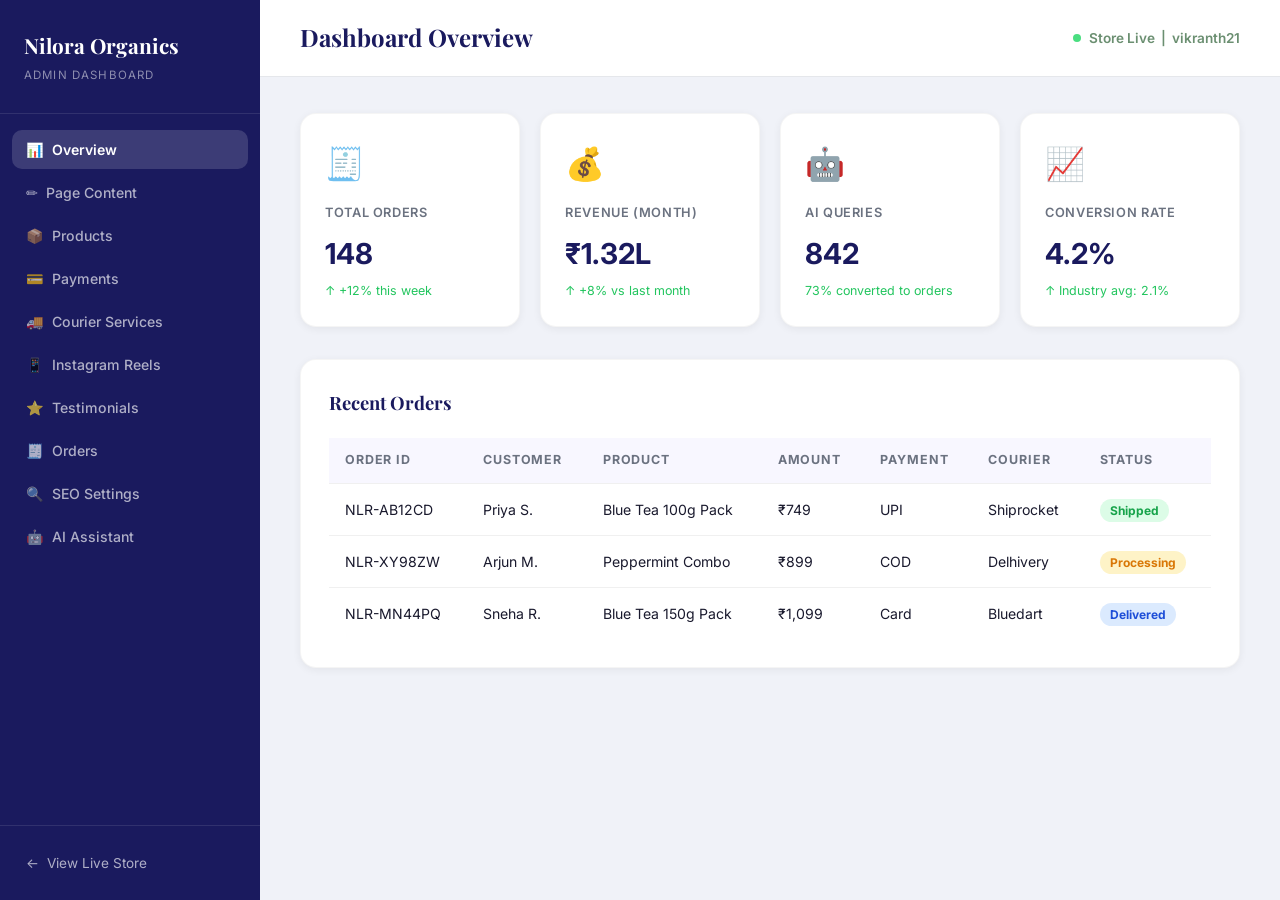
==== commit 756b2812: "feat: complete premium UI overhaul - glassmorphism, particles, animations, scroll reveal, premium ad" ====
--- a/admin.html
+++ b/admin.html
@@ -3,392 +3,388 @@
 <head>
 <meta charset="UTF-8">
 <meta name="viewport" content="width=device-width, initial-scale=1.0">
-<title>Admin Dashboard - Nilora Organics</title>
-<link href="https://fonts.googleapis.com/css2?family=Inter:wght@400;500;600&family=Playfair+Display:wght@500;700&display=swap" rel="stylesheet">
+<title>Admin Dashboard — Nilora Organics</title>
+<link href="https://fonts.googleapis.com/css2?family=Inter:wght@400;500;600;700&family=Playfair+Display:wght@500;700&display=swap" rel="stylesheet">
 <link rel="stylesheet" href="styles.css">
-<style>
-  .tab-content { display: none; }
-  .tab-content.active { display: block; }
-  .reel-admin-item { display:flex;align-items:center;gap:16px;padding:16px;border:1px solid #eee;border-radius:8px;margin-bottom:12px; }
-  .reel-thumb { width:60px;height:60px;object-fit:cover;border-radius:8px; }
-  .courier-card { border:1px solid #eee;border-radius:12px;padding:20px;display:flex;align-items:center;justify-content:space-between;margin-bottom:16px; }
-  .courier-logo { font-size:2rem; }
-  .toggle-switch { position:relative;display:inline-block;width:50px;height:26px; }
-  .toggle-switch input { opacity:0;width:0;height:0; }
-  .toggle-slider { position:absolute;cursor:pointer;top:0;left:0;right:0;bottom:0;background:#ccc;border-radius:26px;transition:.4s; }
-  .toggle-slider:before { position:absolute;content:"";height:18px;width:18px;left:4px;bottom:4px;background:white;border-radius:50%;transition:.4s; }
-  input:checked + .toggle-slider { background:#0A2F82; }
-  input:checked + .toggle-slider:before { transform:translateX(24px); }
-  .stat-card { background:white;padding:24px;border-radius:12px;flex:1;box-shadow:0 2px 10px rgba(0,0,0,0.03); }
-  .stat-value { font-size:2rem;font-weight:bold;color:#0A2F82;margin-top:8px; }
-  .payment-card { border:2px solid #eee;border-radius:12px;padding:20px;margin-bottom:16px;display:flex;align-items:center;justify-content:space-between;transition:border-color 0.2s; }
-  .payment-card.enabled { border-color:#0A2F82; }
-</style>
 </head>
 <body class="admin-body">
 <div id="toast"></div>
+
 <div class="admin-layout">
 
-  <!-- Sidebar -->
+  <!-- SIDEBAR -->
   <aside class="admin-sidebar">
-    <div class="admin-logo">Nilora Admin</div>
+    <div class="admin-sidebar-header">
+      <div class="admin-logo-text">Nilora Organics</div>
+      <div class="admin-logo-sub">Admin Dashboard</div>
+    </div>
     <nav class="admin-nav" id="admin-nav">
-      <button class="active" onclick="switchTab('overview',this)">📊 Overview</button>
-      <button onclick="switchTab('content',this)">✏️ Page Content</button>
-      <button onclick="switchTab('products',this)">📦 Products</button>
-      <button onclick="switchTab('payments',this)">💳 Payments</button>
-      <button onclick="switchTab('courier',this)">🚚 Courier Services</button>
-      <button onclick="switchTab('reels',this)">📱 Instagram Reels</button>
-      <button onclick="switchTab('testimonials',this)">⭐ Testimonials</button>
-      <button onclick="switchTab('orders',this)">🧾 Orders</button>
-      <button onclick="switchTab('seo',this)">🔍 SEO Settings</button>
-      <button onclick="switchTab('ai',this)">🤖 AI Assistant</button>
+      <button class="admin-nav-btn active" onclick="switchTab('overview',this)">📊 &nbsp;Overview</button>
+      <button class="admin-nav-btn" onclick="switchTab('content',this)">✏️ &nbsp;Page Content</button>
+      <button class="admin-nav-btn" onclick="switchTab('products',this)">📦 &nbsp;Products</button>
+      <button class="admin-nav-btn" onclick="switchTab('payments',this)">💳 &nbsp;Payments</button>
+      <button class="admin-nav-btn" onclick="switchTab('courier',this)">🚚 &nbsp;Courier Services</button>
+      <button class="admin-nav-btn" onclick="switchTab('reels',this)">📱 &nbsp;Instagram Reels</button>
+      <button class="admin-nav-btn" onclick="switchTab('testimonials',this)">⭐ &nbsp;Testimonials</button>
+      <button class="admin-nav-btn" onclick="switchTab('orders',this)">🧾 &nbsp;Orders</button>
+      <button class="admin-nav-btn" onclick="switchTab('seo',this)">🔍 &nbsp;SEO Settings</button>
+      <button class="admin-nav-btn" onclick="switchTab('ai',this)">🤖 &nbsp;AI Assistant</button>
     </nav>
-    <div style="margin-top:auto;padding-top:30px;">
-      <a href="index.html" class="btn btn-secondary w-100" style="text-align:center;display:block;text-decoration:none;padding:10px 16px;">← View Store</a>
+    <div class="admin-sidebar-footer">
+      <a href="index.html" class="admin-view-store">← &nbsp;View Live Store</a>
     </div>
   </aside>
 
-  <!-- Main Content -->
+  <!-- MAIN -->
   <main class="admin-main">
-    <div class="admin-header">
+    <div class="admin-topbar">
       <h2 id="tab-title">Dashboard Overview</h2>
-      <div style="display:flex;align-items:center;gap:12px;color:#666;">
-        <span>🟢 Store Live</span>
-        <span>|</span>
-        <strong>vikranth21</strong>
-      </div>
+      <div class="admin-status"><span class="status-dot"></span> Store Live &nbsp;|&nbsp; vikranth21</div>
     </div>
 
-    <!-- ====== OVERVIEW ====== -->
-    <div id="tab-overview" class="tab-content active">
-      <div style="display:flex;gap:24px;flex-wrap:wrap;margin-bottom:30px;">
-        <div class="stat-card">
-          <div>Total Orders</div>
-          <div class="stat-value">148</div>
-          <div style="color:#27ae60;font-size:0.85rem;margin-top:4px;">+12% this week</div>
-        </div>
-        <div class="stat-card">
-          <div>Revenue (Month)</div>
-          <div class="stat-value">₹1,32,450</div>
-          <div style="color:#27ae60;font-size:0.85rem;margin-top:4px;">+8% vs last month</div>
-        </div>
-        <div class="stat-card">
-          <div>AI Queries Handled</div>
-          <div class="stat-value">842</div>
-          <div style="color:#0A2F82;font-size:0.85rem;margin-top:4px;">73% conversion from AI</div>
-        </div>
-        <div class="stat-card">
-          <div>Conversion Rate</div>
-          <div class="stat-value">4.2%</div>
-          <div style="color:#27ae60;font-size:0.85rem;margin-top:4px;">Industry avg: 2.1%</div>
-        </div>
-      </div>
-      <div class="admin-card">
-        <h4 style="margin-bottom:16px;">Recent Orders</h4>
-        <table style="width:100%;border-collapse:collapse;font-size:0.9rem;">
-          <thead><tr style="background:#f9f9f9;"><th style="padding:10px;text-align:left;">Order ID</th><th style="padding:10px;text-align:left;">Customer</th><th style="padding:10px;text-align:left;">Product</th><th style="padding:10px;text-align:left;">Amount</th><th style="padding:10px;text-align:left;">Status</th></tr></thead>
-          <tbody>
-            <tr style="border-top:1px solid #eee;"><td style="padding:10px;">NLR-AB12CD</td><td>Priya S.</td><td>Blue Tea 100g Pack of 2</td><td>₹749</td><td><span style="background:#e8f5e9;color:#27ae60;padding:3px 8px;border-radius:4px;">Shipped</span></td></tr>
-            <tr style="border-top:1px solid #eee;"><td style="padding:10px;">NLR-XY98ZW</td><td>Arjun M.</td><td>Peppermint Combo Pack of 2</td><td>₹899</td><td><span style="background:#fff3e0;color:#e67e22;padding:3px 8px;border-radius:4px;">Processing</span></td></tr>
-            <tr style="border-top:1px solid #eee;"><td style="padding:10px;">NLR-MN44PQ</td><td>Sneha R.</td><td>Blue Tea 150g Pack of 3</td><td>₹1099</td><td><span style="background:#e3f2fd;color:#0A2F82;padding:3px 8px;border-radius:4px;">Delivered</span></td></tr>
-          </tbody>
-        </table>
-      </div>
-    </div>
-
-    <!-- ====== CONTENT ====== -->
-    <div id="tab-content" class="tab-content">
-      <div class="admin-card">
-        <h4 style="margin-bottom:16px;">Hero Section</h4>
-        <label>Hero Title</label>
-        <input type="text" class="admin-input" value="Unlock Natural Wellness with Pure Blue Tea">
-        <label>Hero Subtitle</label>
-        <input type="text" class="admin-input" value="Stress relief, glowing skin & antioxidant boost — in every mesmerizing sip.">
-        <label>CTA Button Text</label>
-        <input type="text" class="admin-input" value="Shop the Collection">
-        <button class="btn btn-primary mt-4" onclick="adminSave('Hero section')">💾 Save Changes</button>
-      </div>
-      <div class="admin-card">
-        <h4 style="margin-bottom:16px;">Section Visibility</h4>
-        <div style="display:flex;flex-direction:column;gap:16px;">
-          <div class="settings-group"><span>Benefits Section</span><label class="toggle-switch"><input type="checkbox" checked><span class="toggle-slider"></span></label></div>
-          <div class="settings-group"><span>Product/Shop Section</span><label class="toggle-switch"><input type="checkbox" checked><span class="toggle-slider"></span></label></div>
-          <div class="settings-group"><span>Instagram Reels Section</span><label class="toggle-switch"><input type="checkbox" checked><span class="toggle-slider"></span></label></div>
-          <div class="settings-group"><span>Our Story Section</span><label class="toggle-switch"><input type="checkbox" checked><span class="toggle-slider"></span></label></div>
-        </div>
-        <button class="btn btn-primary mt-4" onclick="adminSave('Section visibility')">💾 Save Changes</button>
-      </div>
-    </div>
-
-    <!-- ====== PRODUCTS ====== -->
-    <div id="tab-products" class="tab-content">
-      <div class="admin-card">
-        <h4 style="margin-bottom:16px;">Blue Tea — Pricing & Stock</h4>
-        <div style="display:grid;grid-template-columns:1fr 1fr 1fr;gap:12px;">
-          <div><label>50g Price (₹)</label><input type="number" class="admin-input" value="449"></div>
-          <div><label>100g Price (₹)</label><input type="number" class="admin-input" value="749"></div>
-          <div><label>150g Price (₹)</label><input type="number" class="admin-input" value="1099"></div>
-        </div>
-        <button class="btn btn-primary mt-4" onclick="adminSave('Product pricing')">💾 Save Pricing</button>
-      </div>
-      <div class="admin-card">
-        <h4 style="margin-bottom:16px;">Peppermint Combo — Pricing</h4>
-        <label>Combo Price (₹)</label>
-        <input type="number" class="admin-input" value="899">
-        <button class="btn btn-primary mt-4" onclick="adminSave('Combo pricing')">💾 Save Pricing</button>
-      </div>
-    </div>
-
-    <!-- ====== PAYMENTS ====== -->
-    <div id="tab-payments" class="tab-content">
-      <p style="color:#666;margin-bottom:24px;">Enable or disable payment methods available at checkout.</p>
-      <div class="payment-card enabled">
-        <div style="display:flex;align-items:center;gap:16px;">
-          <span style="font-size:2.5rem;">💡</span>
-          <div><strong>UPI / QR Code</strong><p style="color:#666;font-size:0.9rem;">PhonePe, Paytm, Google Pay, BHIM</p></div>
-        </div>
-        <label class="toggle-switch"><input type="checkbox" checked onchange="this.closest('.payment-card').classList.toggle('enabled',this.checked)"><span class="toggle-slider"></span></label>
-      </div>
-      <div class="payment-card enabled">
-        <div style="display:flex;align-items:center;gap:16px;">
-          <span style="font-size:2.5rem;">💳</span>
-          <div><strong>Credit / Debit Card</strong><p style="color:#666;font-size:0.9rem;">Visa, Mastercard, RuPay</p></div>
-        </div>
-        <label class="toggle-switch"><input type="checkbox" checked onchange="this.closest('.payment-card').classList.toggle('enabled',this.checked)"><span class="toggle-slider"></span></label>
-      </div>
-      <div class="payment-card enabled">
-        <div style="display:flex;align-items:center;gap:16px;">
-          <span style="font-size:2.5rem;">💵</span>
-          <div><strong>Cash on Delivery</strong><p style="color:#666;font-size:0.9rem;">Pay when you receive the order</p></div>
-        </div>
-        <label class="toggle-switch"><input type="checkbox" checked onchange="this.closest('.payment-card').classList.toggle('enabled',this.checked)"><span class="toggle-slider"></span></label>
-      </div>
-      <div class="payment-card">
-        <div style="display:flex;align-items:center;gap:16px;">
-          <span style="font-size:2.5rem;">🏦</span>
-          <div><strong>Net Banking</strong><p style="color:#666;font-size:0.9rem;">All major Indian banks</p></div>
-        </div>
-        <label class="toggle-switch"><input type="checkbox" onchange="this.closest('.payment-card').classList.toggle('enabled',this.checked)"><span class="toggle-slider"></span></label>
-      </div>
-      <div class="admin-card" style="margin-top:24px;">
-        <h4 style="margin-bottom:16px;">Razorpay / Payment Gateway Integration</h4>
-        <label>Razorpay API Key ID</label>
-        <input type="text" class="admin-input" placeholder="rzp_live_XXXXXXXXXXXX">
-        <label>Razorpay Secret Key</label>
-        <input type="password" class="admin-input" placeholder="••••••••••••••••">
-        <label>Webhook URL</label>
-        <input type="text" class="admin-input" value="https://vikranth21.github.io/nilora-redesign/webhook">
-        <button class="btn btn-primary mt-4" onclick="adminSave('Payment gateway')">💾 Save Gateway Settings</button>
-      </div>
-    </div>
-
-    <!-- ====== COURIER ====== -->
-    <div id="tab-courier" class="tab-content">
-      <p style="color:#666;margin-bottom:24px;">Connect courier partners for automated shipping and real-time order tracking.</p>
-
-      <div class="courier-card">
-        <div style="display:flex;align-items:center;gap:16px;">
-          <span class="courier-logo">🟠</span>
-          <div><strong>Shiprocket</strong><p style="color:#666;font-size:0.9rem;">India's #1 shipping aggregator — Bluedart, Delhivery, DTDC</p></div>
-        </div>
-        <div style="display:flex;align-items:center;gap:16px;">
-          <label class="toggle-switch"><input type="checkbox" checked onchange="toggleCourierSettings('shiprocket',this.checked)"><span class="toggle-slider"></span></label>
-        </div>
-      </div>
-      <div id="shiprocket-settings" class="admin-card" style="margin-top:-8px;border-top-left-radius:0;border-top-right-radius:0;">
-        <label>Shiprocket Email</label>
-        <input type="email" class="admin-input" placeholder="your@email.com">
-        <label>Shiprocket Password</label>
-        <input type="password" class="admin-input" placeholder="••••••••">
-        <label>Pickup Warehouse PIN Code</label>
-        <input type="text" class="admin-input" placeholder="560001">
-        <label>Default Courier Partner</label>
-        <select class="admin-select"><option>Auto-Select Cheapest</option><option>Bluedart</option><option>Delhivery</option><option>DTDC</option><option>FedEx India</option></select>
-        <button class="btn btn-primary mt-4" onclick="adminSave('Shiprocket')">💾 Connect Shiprocket</button>
-      </div>
-
-      <div class="courier-card" style="margin-top:24px;">
-        <div style="display:flex;align-items:center;gap:16px;">
-          <span class="courier-logo">🔵</span>
-          <div><strong>Delhivery</strong><p style="color:#666;font-size:0.9rem;">Direct integration — pan-India express delivery</p></div>
-        </div>
-        <label class="toggle-switch"><input type="checkbox" onchange="toggleCourierSettings('delhivery',this.checked)"><span class="toggle-slider"></span></label>
-      </div>
-      <div id="delhivery-settings" class="admin-card" style="display:none;margin-top:-8px;">
-        <label>Delhivery API Token</label>
-        <input type="text" class="admin-input" placeholder="Delhivery API Token">
-        <button class="btn btn-primary mt-4" onclick="adminSave('Delhivery')">💾 Connect Delhivery</button>
-      </div>
-
-      <div class="courier-card" style="margin-top:24px;">
-        <div style="display:flex;align-items:center;gap:16px;">
-          <span class="courier-logo">🟡</span>
-          <div><strong>Bluedart</strong><p style="color:#666;font-size:0.9rem;">Premium express courier — reliable and widespread</p></div>
-        </div>
-        <label class="toggle-switch"><input type="checkbox" onchange="toggleCourierSettings('bluedart',this.checked)"><span class="toggle-slider"></span></label>
-      </div>
-      <div id="bluedart-settings" class="admin-card" style="display:none;margin-top:-8px;">
-        <label>Bluedart Login ID</label>
-        <input type="text" class="admin-input" placeholder="Bluedart Login ID">
-        <label>Bluedart License Key</label>
-        <input type="text" class="admin-input" placeholder="License Key">
-        <button class="btn btn-primary mt-4" onclick="adminSave('Bluedart')">💾 Connect Bluedart</button>
-      </div>
-
-      <div class="admin-card" style="margin-top:24px;">
-        <h4 style="margin-bottom:16px;">Shipping Rules</h4>
-        <div class="settings-group"><span>Free Shipping (All Orders)</span><label class="toggle-switch"><input type="checkbox" checked><span class="toggle-slider"></span></label></div>
-        <div class="settings-group"><span>Free Shipping Above (₹)</span>
-          <input type="number" style="width:120px;padding:8px;border:1px solid #ddd;border-radius:8px;" value="499">
-        </div>
-        <div class="settings-group"><span>Estimated Delivery Days</span>
-          <select style="padding:8px;border:1px solid #ddd;border-radius:8px;"><option>3-5 Days</option><option>5-7 Days</option><option>7-10 Days</option></select>
-        </div>
-        <button class="btn btn-primary mt-4" onclick="adminSave('Shipping rules')">💾 Save Shipping Rules</button>
-      </div>
-    </div>
-
-    <!-- ====== INSTAGRAM REELS ====== -->
-    <div id="tab-reels" class="tab-content">
-      <div class="admin-card">
-        <h4 style="margin-bottom:16px;">Instagram Connection</h4>
-        <p style="color:#666;margin-bottom:16px;">Connect your Instagram Business account to auto-import reels to your homepage.</p>
-        <label>Instagram Business Account ID</label>
-        <input type="text" class="admin-input" placeholder="@niloraorganics or Page ID">
-        <label>Instagram API Access Token</label>
-        <input type="text" class="admin-input" placeholder="Paste your Meta API token here">
-        <div style="display:flex;gap:12px;margin-top:16px;">
-          <button class="btn btn-primary" onclick="adminSave('Instagram connection')">🔗 Connect Instagram</button>
-          <button class="btn btn-secondary" onclick="adminSave('Refresh reels')">🔄 Sync Latest Reels</button>
-        </div>
-      </div>
-      <div class="admin-card">
-        <h4 style="margin-bottom:16px;">Manage Homepage Reels (3 featured)</h4>
-        <div class="reel-admin-item">
-          <img src="https://images.unsplash.com/photo-1571934811356-5cc061b6821f?auto=format&fit=crop&w=80&h=80" class="reel-thumb" alt="Reel 1">
-          <div style="flex:1;">
-            <div style="font-weight:500;">@wellness_with_priya</div>
-            <div style="color:#666;font-size:0.85rem;">Reel · 45k views · 2 days ago</div>
-          </div>
-          <div style="display:flex;gap:8px;align-items:center;">
-            <span style="background:#e8f5e9;color:#27ae60;padding:3px 8px;border-radius:4px;font-size:0.8rem;">Featured</span>
-            <button class="btn btn-secondary" style="padding:6px 12px;" onclick="adminSave('Reel removed')">Remove</button>
-          </div>
-        </div>
-        <div class="reel-admin-item">
-          <img src="https://images.unsplash.com/photo-1556679343-c7306c1976bc?auto=format&fit=crop&w=80&h=80" class="reel-thumb" alt="Reel 2">
-          <div style="flex:1;">
-            <div style="font-weight:500;">@tea_with_meera</div>
-            <div style="color:#666;font-size:0.85rem;">Reel · 22k views · 5 days ago</div>
-          </div>
-          <div style="display:flex;gap:8px;align-items:center;">
-            <span style="background:#e8f5e9;color:#27ae60;padding:3px 8px;border-radius:4px;font-size:0.8rem;">Featured</span>
-            <button class="btn btn-secondary" style="padding:6px 12px;" onclick="adminSave('Reel removed')">Remove</button>
-          </div>
-        </div>
-        <div class="reel-admin-item">
-          <img src="https://images.unsplash.com/photo-1517867065801-e20f409696b0?auto=format&fit=crop&w=80&h=80" class="reel-thumb" alt="Reel 3">
-          <div style="flex:1;">
-            <div style="font-weight:500;">@healthybowls_india</div>
-            <div style="color:#666;font-size:0.85rem;">Reel · 18k views · 1 week ago</div>
-          </div>
-          <div style="display:flex;gap:8px;align-items:center;">
-            <span style="background:#e8f5e9;color:#27ae60;padding:3px 8px;border-radius:4px;font-size:0.8rem;">Featured</span>
-            <button class="btn btn-secondary" style="padding:6px 12px;" onclick="adminSave('Reel removed')">Remove</button>
-          </div>
-        </div>
-        <button class="btn btn-primary mt-4" onclick="adminSave('Added new reel')">➕ Add New Reel / URL</button>
-      </div>
-    </div>
-
-    <!-- ====== TESTIMONIALS ====== -->
-    <div id="tab-testimonials" class="tab-content">
-      <div class="admin-card">
-        <h4 style="margin-bottom:16px;">Manage Testimonials</h4>
-        <div id="testimonial-list">
-          <div style="padding:16px;border:1px solid #eee;border-radius:8px;margin-bottom:12px;">
-            <div style="display:flex;justify-content:space-between;margin-bottom:8px;">
-              <strong>⭐⭐⭐⭐⭐ Priya Sharma</strong>
-              <button class="btn btn-secondary" style="padding:4px 12px;" onclick="this.closest('div[style]').remove()">Delete</button>
-            </div>
-            <p style="color:#666;">The blue tea is absolutely magical! I've been sleeping so much better since I started drinking it every night.</p>
-          </div>
-          <div style="padding:16px;border:1px solid #eee;border-radius:8px;margin-bottom:12px;">
-            <div style="display:flex;justify-content:space-between;margin-bottom:8px;">
-              <strong>⭐⭐⭐⭐⭐ Meera Jain</strong>
-              <button class="btn btn-secondary" style="padding:4px 12px;" onclick="this.closest('div[style]').remove()">Delete</button>
-            </div>
-            <p style="color:#666;">My skin is glowing! I can see a real difference after just 3 weeks. Will definitely buy again.</p>
-          </div>
-        </div>
-        <h4 style="margin:20px 0 12px;">Add New Testimonial</h4>
-        <input type="text" class="admin-input" placeholder="Customer Name" id="t-name">
-        <input type="number" class="admin-input" placeholder="Rating (1-5)" id="t-rating" min="1" max="5">
-        <textarea class="admin-textarea" rows="3" placeholder="Review text..." id="t-text"></textarea>
-        <button class="btn btn-primary" onclick="addTestimonial()">➕ Add Testimonial</button>
-      </div>
-    </div>
-
-    <!-- ====== ORDERS ====== -->
-    <div id="tab-orders" class="tab-content">
-      <div class="admin-card">
-        <h4 style="margin-bottom:16px;">All Orders</h4>
-        <div style="display:flex;gap:12px;margin-bottom:20px;">
-          <input type="text" class="admin-input" style="margin:0;" placeholder="Search by Order ID or Customer...">
-          <select class="admin-select" style="width:auto;margin:0;"><option>All Status</option><option>Processing</option><option>Shipped</option><option>Delivered</option></select>
-        </div>
-        <table style="width:100%;border-collapse:collapse;font-size:0.9rem;">
-          <thead><tr style="background:#f9f9f9;"><th style="padding:10px;text-align:left;">Order ID</th><th>Customer</th><th>Product</th><th>Amount</th><th>Payment</th><th>Courier</th><th>Status</th></tr></thead>
-          <tbody>
-            <tr style="border-top:1px solid #eee;"><td style="padding:10px;">NLR-AB12CD</td><td>Priya S.</td><td>Blue Tea 100g</td><td>₹749</td><td>UPI</td><td>Shiprocket</td><td><span style="background:#e8f5e9;color:#27ae60;padding:3px 8px;border-radius:4px;">Shipped</span></td></tr>
-            <tr style="border-top:1px solid #eee;"><td style="padding:10px;">NLR-XY98ZW</td><td>Arjun M.</td><td>Peppermint Combo</td><td>₹899</td><td>COD</td><td>Delhivery</td><td><span style="background:#fff3e0;color:#e67e22;padding:3px 8px;border-radius:4px;">Processing</span></td></tr>
-          </tbody>
-        </table>
-      </div>
-    </div>
-
-    <!-- ====== SEO ====== -->
-    <div id="tab-seo" class="tab-content">
-      <div class="admin-card">
-        <h4 style="margin-bottom:16px;">Homepage SEO</h4>
-        <label>Meta Title</label>
-        <input type="text" class="admin-input" value="Nilora Organics - Pure Blue Tea & Wellness">
-        <label>Meta Description</label>
-        <textarea class="admin-textarea" rows="3">Discover natural wellness with Nilora Organics. Shop our premium Butterfly Pea Flower Tea (Blue Tea) and Peppermint blends. Free shipping across India.</textarea>
-        <label>Keywords (comma separated)</label>
-        <input type="text" class="admin-input" value="blue tea, butterfly pea flower, organic tea India, wellness tea, herbal tea">
-        <label>OG Image URL</label>
-        <input type="text" class="admin-input" placeholder="https://...">
-        <button class="btn btn-primary mt-4" onclick="adminSave('SEO settings')">💾 Save SEO Settings</button>
-      </div>
-    </div>
-
-    <!-- ====== AI ASSISTANT ====== -->
-    <div id="tab-ai" class="tab-content">
-      <div class="admin-card">
-        <h4 style="margin-bottom:16px;">AI Assistant Controls</h4>
-        <div class="settings-group"><span>AI Concierge Active on Store</span><label class="toggle-switch"><input type="checkbox" checked><span class="toggle-slider"></span></label></div>
-        <div class="settings-group"><span>Auto Show Chat After 15 Seconds</span><label class="toggle-switch"><input type="checkbox"><span class="toggle-slider"></span></label></div>
-        <div class="settings-group"><span>Show Add-to-Cart Buttons in Chat</span><label class="toggle-switch"><input type="checkbox" checked><span class="toggle-slider"></span></label></div>
-      </div>
-      <div class="admin-card">
-        <h4 style="margin-bottom:12px;">AI Knowledge Base / Training Rules</h4>
-        <p style="color:#666;font-size:0.9rem;margin-bottom:12px;">Update these rules to train the AI what to recommend. Each line = one rule.</p>
-        <textarea class="admin-textarea" rows="8">
-If user says sleep → recommend Blue Tea 50g (₹449)
-If user says skin or glow → recommend Blue Tea 100g Pack of 2 (₹749)
-If user says stress or anxiety → recommend Peppermint + Blue Tea Combo (₹899)
-If user says digestion or bloat → recommend Peppermint + Blue Tea Combo (₹899)
-If user says value or budget → recommend Blue Tea 150g Pack of 3 (₹1099)
-        </textarea>
-        <div style="display:flex;gap:12px;flex-wrap:wrap;margin-top:16px;">
-          <button class="btn btn-primary" onclick="adminSave('AI rules deployed')">🚀 Deploy Rules to Store</button>
-          <button class="btn btn-secondary" onclick="adminSave('Copilot generating...')">✨ Generate Rules with AI Copilot</button>
-        </div>
-      </div>
-    </div>
-
+    <div class="admin-content">
+
+      <!-- OVERVIEW -->
+      <div id="tab-overview" class="tab-content active">
+        <div class="admin-stats-grid">
+          <div class="admin-stat-card">
+            <div class="admin-stat-icon">🧾</div>
+            <div class="admin-stat-label">Total Orders</div>
+            <div class="admin-stat-value">148</div>
+            <div class="admin-stat-delta delta-up">↑ +12% this week</div>
+          </div>
+          <div class="admin-stat-card">
+            <div class="admin-stat-icon">💰</div>
+            <div class="admin-stat-label">Revenue (Month)</div>
+            <div class="admin-stat-value">₹1.32L</div>
+            <div class="admin-stat-delta delta-up">↑ +8% vs last month</div>
+          </div>
+          <div class="admin-stat-card">
+            <div class="admin-stat-icon">🤖</div>
+            <div class="admin-stat-label">AI Queries</div>
+            <div class="admin-stat-value">842</div>
+            <div class="admin-stat-delta delta-up">73% converted to orders</div>
+          </div>
+          <div class="admin-stat-card">
+            <div class="admin-stat-icon">📈</div>
+            <div class="admin-stat-label">Conversion Rate</div>
+            <div class="admin-stat-value">4.2%</div>
+            <div class="admin-stat-delta delta-up">↑ Industry avg: 2.1%</div>
+          </div>
+        </div>
+        <div class="admin-card">
+          <h4>Recent Orders</h4>
+          <table class="admin-table">
+            <thead><tr><th>Order ID</th><th>Customer</th><th>Product</th><th>Amount</th><th>Payment</th><th>Courier</th><th>Status</th></tr></thead>
+            <tbody>
+              <tr><td>NLR-AB12CD</td><td>Priya S.</td><td>Blue Tea 100g Pack</td><td>₹749</td><td>UPI</td><td>Shiprocket</td><td><span class="tag tag-green">Shipped</span></td></tr>
+              <tr><td>NLR-XY98ZW</td><td>Arjun M.</td><td>Peppermint Combo</td><td>₹899</td><td>COD</td><td>Delhivery</td><td><span class="tag tag-yellow">Processing</span></td></tr>
+              <tr><td>NLR-MN44PQ</td><td>Sneha R.</td><td>Blue Tea 150g Pack</td><td>₹1,099</td><td>Card</td><td>Bluedart</td><td><span class="tag tag-blue">Delivered</span></td></tr>
+            </tbody>
+          </table>
+        </div>
+      </div>
+
+      <!-- PAGE CONTENT -->
+      <div id="tab-content" class="tab-content">
+        <div class="admin-card">
+          <h4>Hero Section</h4>
+          <span class="admin-label">Hero Title</span>
+          <input type="text" class="admin-input" value="Unlock Natural Wellness with Pure Blue Tea">
+          <span class="admin-label">Hero Subtitle</span>
+          <input type="text" class="admin-input" value="Stress relief, glowing skin and a vibrant antioxidant boost — in every mesmerising, magical sip.">
+          <span class="admin-label">CTA Button Text</span>
+          <input type="text" class="admin-input" value="Shop the Collection →">
+          <button class="btn btn-dark" onclick="adminSave('Hero section')">💾 Save Hero</button>
+        </div>
+        <div class="admin-card">
+          <h4>Section Visibility</h4>
+          <div class="settings-row"><div class="settings-row-label"><strong>Benefits Section</strong><span>Bento cards showing wellness benefits</span></div><label class="toggle-switch"><input type="checkbox" checked><span class="toggle-slider"></span></label></div>
+          <div class="settings-row"><div class="settings-row-label"><strong>Product / Shop Section</strong><span>Blue Tea & Peppermint product cards</span></div><label class="toggle-switch"><input type="checkbox" checked><span class="toggle-slider"></span></label></div>
+          <div class="settings-row"><div class="settings-row-label"><strong>Instagram Reels Section</strong><span>Social proof and community reels</span></div><label class="toggle-switch"><input type="checkbox" checked><span class="toggle-slider"></span></label></div>
+          <div class="settings-row"><div class="settings-row-label"><strong>Our Story Section</strong><span>Brand background narrative</span></div><label class="toggle-switch"><input type="checkbox" checked><span class="toggle-slider"></span></label></div>
+          <div class="settings-row"><div class="settings-row-label"><strong>Newsletter Section</strong><span>Email capture with wellness guide offer</span></div><label class="toggle-switch"><input type="checkbox" checked><span class="toggle-slider"></span></label></div>
+          <button class="btn btn-dark" style="margin-top:16px;" onclick="adminSave('Section visibility')">💾 Save Visibility</button>
+        </div>
+      </div>
+
+      <!-- PRODUCTS -->
+      <div id="tab-products" class="tab-content">
+        <div class="admin-card">
+          <h4>Blue Tea — Variants & Pricing</h4>
+          <div style="display:grid;grid-template-columns:1fr 1fr 1fr;gap:16px;">
+            <div><span class="admin-label">50g Price (₹)</span><input type="number" class="admin-input" value="449"></div>
+            <div><span class="admin-label">100g Pack Price (₹)</span><input type="number" class="admin-input" value="749"></div>
+            <div><span class="admin-label">150g Pack Price (₹)</span><input type="number" class="admin-input" value="1099"></div>
+            <div><span class="admin-label">50g Original Price (₹)</span><input type="number" class="admin-input" value="599"></div>
+            <div><span class="admin-label">100g Original Price (₹)</span><input type="number" class="admin-input" value="999"></div>
+            <div><span class="admin-label">150g Original Price (₹)</span><input type="number" class="admin-input" value="1499"></div>
+          </div>
+          <button class="btn btn-dark mt-4" onclick="adminSave('Blue Tea pricing')">💾 Save Pricing</button>
+        </div>
+        <div class="admin-card">
+          <h4>Peppermint Combo — Pricing</h4>
+          <div style="display:grid;grid-template-columns:1fr 1fr;gap:16px;">
+            <div><span class="admin-label">Sale Price (₹)</span><input type="number" class="admin-input" value="899"></div>
+            <div><span class="admin-label">Original Price (₹)</span><input type="number" class="admin-input" value="1199"></div>
+          </div>
+          <button class="btn btn-dark mt-4" onclick="adminSave('Combo pricing')">💾 Save Pricing</button>
+        </div>
+      </div>
+
+      <!-- PAYMENTS -->
+      <div id="tab-payments" class="tab-content">
+        <div class="admin-card">
+          <h4>Payment Methods</h4>
+          <p style="color:var(--text-muted);font-size:0.88rem;margin-bottom:20px;">Enable or disable payment options shown at checkout.</p>
+
+          <div class="service-card enabled" id="pay-upi">
+            <div class="service-card-left">
+              <span class="service-icon">💡</span>
+              <div><div class="service-name">UPI / QR Code</div><div class="service-desc">PhonePe, Paytm, Google Pay, BHIM</div></div>
+            </div>
+            <label class="toggle-switch"><input type="checkbox" checked onchange="this.closest('.service-card').classList.toggle('enabled',this.checked)"><span class="toggle-slider"></span></label>
+          </div>
+
+          <div class="service-card enabled">
+            <div class="service-card-left">
+              <span class="service-icon">💳</span>
+              <div><div class="service-name">Credit / Debit Card</div><div class="service-desc">Visa, Mastercard, RuPay</div></div>
+            </div>
+            <label class="toggle-switch"><input type="checkbox" checked onchange="this.closest('.service-card').classList.toggle('enabled',this.checked)"><span class="toggle-slider"></span></label>
+          </div>
+
+          <div class="service-card enabled">
+            <div class="service-card-left">
+              <span class="service-icon">💵</span>
+              <div><div class="service-name">Cash on Delivery</div><div class="service-desc">Pay when the order arrives</div></div>
+            </div>
+            <label class="toggle-switch"><input type="checkbox" checked onchange="this.closest('.service-card').classList.toggle('enabled',this.checked)"><span class="toggle-slider"></span></label>
+          </div>
+
+          <div class="service-card">
+            <div class="service-card-left">
+              <span class="service-icon">🏦</span>
+              <div><div class="service-name">Net Banking</div><div class="service-desc">All major Indian banks</div></div>
+            </div>
+            <label class="toggle-switch"><input type="checkbox" onchange="this.closest('.service-card').classList.toggle('enabled',this.checked)"><span class="toggle-slider"></span></label>
+          </div>
+        </div>
+
+        <div class="admin-card">
+          <h4>Razorpay Gateway Integration</h4>
+          <span class="admin-label">API Key ID</span>
+          <input type="text" class="admin-input" placeholder="rzp_live_XXXXXXXXXXXX">
+          <span class="admin-label">API Secret Key</span>
+          <input type="password" class="admin-input" placeholder="••••••••••••••••">
+          <span class="admin-label">Webhook URL</span>
+          <input type="text" class="admin-input" value="https://vikranth21.github.io/nilora-redesign/webhook">
+          <button class="btn btn-dark mt-4" onclick="adminSave('Razorpay settings')">💾 Save Gateway Settings</button>
+        </div>
+      </div>
+
+      <!-- COURIER -->
+      <div id="tab-courier" class="tab-content">
+        <div class="admin-card">
+          <h4>Courier Partners</h4>
+          <p style="color:var(--text-muted);font-size:0.88rem;margin-bottom:20px;">Connect courier services for automated shipping and live tracking.</p>
+
+          <div class="service-card enabled">
+            <div class="service-card-left">
+              <span class="service-icon">🟠</span>
+              <div><div class="service-name">Shiprocket</div><div class="service-desc">India's largest shipping aggregator — Bluedart, Delhivery, DTDC & 17 more</div></div>
+            </div>
+            <label class="toggle-switch"><input type="checkbox" checked onchange="toggleServicePanel('shiprocket-panel',this.checked)"><span class="toggle-slider"></span></label>
+          </div>
+          <div id="shiprocket-panel" class="service-settings">
+            <span class="admin-label">Shiprocket Email</span>
+            <input type="email" class="admin-input" placeholder="your@email.com">
+            <span class="admin-label">Shiprocket Password</span>
+            <input type="password" class="admin-input" placeholder="••••••••">
+            <span class="admin-label">Pickup Warehouse PIN Code</span>
+            <input type="text" class="admin-input" placeholder="560001">
+            <span class="admin-label">Default Courier Partner</span>
+            <select class="admin-select"><option>Auto-Select Cheapest</option><option>Bluedart</option><option>Delhivery</option><option>DTDC</option><option>FedEx India</option></select>
+            <button class="btn btn-dark" onclick="adminSave('Shiprocket')">🔗 Connect Shiprocket</button>
+          </div>
+
+          <div class="service-card" style="margin-top:12px;">
+            <div class="service-card-left">
+              <span class="service-icon">🔵</span>
+              <div><div class="service-name">Delhivery Direct</div><div class="service-desc">Express delivery — pan-India in 2-3 days</div></div>
+            </div>
+            <label class="toggle-switch"><input type="checkbox" onchange="toggleServicePanel('delhivery-panel',this.checked);this.closest('.service-card').classList.toggle('enabled',this.checked)"><span class="toggle-slider"></span></label>
+          </div>
+          <div id="delhivery-panel" class="service-settings" style="display:none;">
+            <span class="admin-label">Delhivery API Token</span>
+            <input type="text" class="admin-input" placeholder="Delhivery API Token">
+            <button class="btn btn-dark" onclick="adminSave('Delhivery')">🔗 Connect Delhivery</button>
+          </div>
+
+          <div class="service-card" style="margin-top:12px;">
+            <div class="service-card-left">
+              <span class="service-icon">🟡</span>
+              <div><div class="service-name">Bluedart Premium</div><div class="service-desc">Premium express deliveries — reliable and widespread</div></div>
+            </div>
+            <label class="toggle-switch"><input type="checkbox" onchange="toggleServicePanel('bluedart-panel',this.checked);this.closest('.service-card').classList.toggle('enabled',this.checked)"><span class="toggle-slider"></span></label>
+          </div>
+          <div id="bluedart-panel" class="service-settings" style="display:none;">
+            <span class="admin-label">Bluedart Login ID</span>
+            <input type="text" class="admin-input" placeholder="Bluedart Login ID">
+            <span class="admin-label">API License Key</span>
+            <input type="text" class="admin-input" placeholder="License Key">
+            <button class="btn btn-dark" onclick="adminSave('Bluedart')">🔗 Connect Bluedart</button>
+          </div>
+        </div>
+
+        <div class="admin-card">
+          <h4>Shipping Rules</h4>
+          <div class="settings-row"><div class="settings-row-label"><strong>Free Shipping (All Orders)</strong><span>Apply free shipping to every order automatically</span></div><label class="toggle-switch"><input type="checkbox" checked><span class="toggle-slider"></span></label></div>
+          <div class="settings-row"><div class="settings-row-label"><strong>Free Threshold (₹)</strong><span>Apply free shipping only above this amount</span></div><input type="number" style="width:120px;padding:8px 12px;border:1.5px solid #e5e7eb;border-radius:8px;" value="499"></div>
+          <div class="settings-row"><div class="settings-row-label"><strong>Estimated Delivery Time</strong><span>Shown on checkout & order confirmation</span></div><select style="padding:8px 12px;border:1.5px solid #e5e7eb;border-radius:8px;"><option>3-5 Business Days</option><option>5-7 Business Days</option><option>7-10 Business Days</option></select></div>
+          <button class="btn btn-dark" style="margin-top:20px;" onclick="adminSave('Shipping rules')">💾 Save Shipping Rules</button>
+        </div>
+      </div>
+
+      <!-- REELS -->
+      <div id="tab-reels" class="tab-content">
+        <div class="admin-card">
+          <h4>Instagram Connection</h4>
+          <p style="color:var(--text-muted);font-size:0.88rem;margin-bottom:16px;">Connect your Instagram Business profile to auto-import and display reels on the homepage.</p>
+          <span class="admin-label">Instagram Handle / Page ID</span>
+          <input type="text" class="admin-input" placeholder="@niloraorganics">
+          <span class="admin-label">Meta API Access Token</span>
+          <input type="text" class="admin-input" placeholder="Paste your Meta Graph API token...">
+          <div style="display:flex;gap:12px;flex-wrap:wrap;">
+            <button class="btn btn-dark" onclick="adminSave('Instagram connected')">🔗 Connect Instagram</button>
+            <button class="btn btn-outline" onclick="adminSave('Reels synced')">🔄 Sync Latest Reels</button>
+          </div>
+        </div>
+        <div class="admin-card">
+          <h4>Featured Homepage Reels (3 shown)</h4>
+          <div id="reels-list">
+            <div class="reel-admin-row">
+              <img src="https://images.unsplash.com/photo-1571934811356-5cc061b6821f?auto=format&fit=crop&w=80&h=80" class="reel-admin-thumb" alt="Reel 1">
+              <div class="reel-admin-info"><strong>@wellness_with_priya</strong><small>Reel · 45.2k views · 2 days ago</small></div>
+              <span class="tag tag-green">Featured</span>
+              <button class="btn btn-outline btn-sm" onclick="this.closest('.reel-admin-row').remove();showToast('Reel removed')">Remove</button>
+            </div>
+            <div class="reel-admin-row">
+              <img src="https://images.unsplash.com/photo-1556679343-c7306c1976bc?auto=format&fit=crop&w=80&h=80" class="reel-admin-thumb" alt="Reel 2">
+              <div class="reel-admin-info"><strong>@tea_with_meera</strong><small>Reel · 22.1k views · 5 days ago</small></div>
+              <span class="tag tag-green">Featured</span>
+              <button class="btn btn-outline btn-sm" onclick="this.closest('.reel-admin-row').remove();showToast('Reel removed')">Remove</button>
+            </div>
+            <div class="reel-admin-row">
+              <img src="https://images.unsplash.com/photo-1517867065801-e20f409696b0?auto=format&fit=crop&w=80&h=80" class="reel-admin-thumb" alt="Reel 3">
+              <div class="reel-admin-info"><strong>@healthybowls_india</strong><small>Reel · 18.7k views · 1 week ago</small></div>
+              <span class="tag tag-green">Featured</span>
+              <button class="btn btn-outline btn-sm" onclick="this.closest('.reel-admin-row').remove();showToast('Reel removed')">Remove</button>
+            </div>
+          </div>
+          <div style="margin-top:16px;display:flex;gap:12px;align-items:flex-end;flex-wrap:wrap;">
+            <div style="flex:1;min-width:200px;">
+              <span class="admin-label">Add Instagram Reel URL</span>
+              <input type="text" class="admin-input" id="new-reel-url" placeholder="https://instagram.com/reel/...">
+            </div>
+            <button class="btn btn-dark mb-4" onclick="addReel()">➕ Add Reel</button>
+          </div>
+        </div>
+      </div>
+
+      <!-- TESTIMONIALS -->
+      <div id="tab-testimonials" class="tab-content">
+        <div class="admin-card">
+          <h4>Testimonials Manager</h4>
+          <div id="testimonial-list">
+            <div style="padding:16px;border:1.5px solid #eee;border-radius:12px;margin-bottom:12px;">
+              <div style="display:flex;justify-content:space-between;margin-bottom:8px;"><span>⭐⭐⭐⭐⭐ <strong>Priya Sharma</strong></span><button class="btn btn-outline btn-sm" onclick="this.closest('[style]').remove()">Delete</button></div>
+              <p style="color:var(--text-muted);font-size:0.9rem;">The blue tea is absolutely magical! I've been sleeping so much better since I started drinking it every night.</p>
+            </div>
+            <div style="padding:16px;border:1.5px solid #eee;border-radius:12px;margin-bottom:12px;">
+              <div style="display:flex;justify-content:space-between;margin-bottom:8px;"><span>⭐⭐⭐⭐⭐ <strong>Meera Jain</strong></span><button class="btn btn-outline btn-sm" onclick="this.closest('[style]').remove()">Delete</button></div>
+              <p style="color:var(--text-muted);font-size:0.9rem;">My skin is visibly glowing! I can see a real difference after just 3 weeks. Will definitely reorder.</p>
+            </div>
+          </div>
+          <div style="margin-top:20px;border-top:1px solid #f0f0f0;padding-top:20px;">
+            <h4>Add New Testimonial</h4>
+            <div style="display:grid;grid-template-columns:1fr 1fr;gap:12px;margin-top:12px;">
+              <div><span class="admin-label">Customer Name</span><input type="text" class="admin-input" id="t-name" placeholder="e.g. Ananya Gupta"></div>
+              <div><span class="admin-label">Rating (1–5 Stars)</span><input type="number" class="admin-input" id="t-rating" min="1" max="5" value="5"></div>
+            </div>
+            <span class="admin-label">Review Text</span>
+            <textarea class="admin-textarea" id="t-text" rows="3" placeholder="What did the customer say?"></textarea>
+            <button class="btn btn-dark" onclick="addTestimonial()">➕ Add Testimonial</button>
+          </div>
+        </div>
+      </div>
+
+      <!-- ORDERS -->
+      <div id="tab-orders" class="tab-content">
+        <div class="admin-card">
+          <h4>All Orders</h4>
+          <div style="display:flex;gap:12px;margin-bottom:20px;flex-wrap:wrap;">
+            <input type="text" class="admin-input" style="margin:0;flex:1;min-width:200px;" placeholder="Search by Order ID, customer name...">
+            <select class="admin-select" style="margin:0;width:auto;"><option>All Status</option><option>Processing</option><option>Shipped</option><option>Delivered</option><option>Returned</option></select>
+            <button class="btn btn-outline btn-sm" onclick="adminSave('Orders exported')">⬇️ Export CSV</button>
+          </div>
+          <table class="admin-table">
+            <thead><tr><th>Order ID</th><th>Customer</th><th>Product</th><th>Amount</th><th>Payment</th><th>Courier</th><th>Status</th><th>Action</th></tr></thead>
+            <tbody>
+              <tr><td>NLR-AB12CD</td><td>Priya S.</td><td>Blue Tea 100g</td><td>₹749</td><td>UPI</td><td>Shiprocket</td><td><span class="tag tag-green">Shipped</span></td><td><button class="btn btn-outline btn-sm">View</button></td></tr>
+              <tr><td>NLR-XY98ZW</td><td>Arjun M.</td><td>Peppermint Combo</td><td>₹899</td><td>COD</td><td>Delhivery</td><td><span class="tag tag-yellow">Processing</span></td><td><button class="btn btn-outline btn-sm">View</button></td></tr>
+              <tr><td>NLR-MN44PQ</td><td>Sneha R.</td><td>Blue Tea 150g</td><td>₹1,099</td><td>Card</td><td>Bluedart</td><td><span class="tag tag-blue">Delivered</span></td><td><button class="btn btn-outline btn-sm">View</button></td></tr>
+            </tbody>
+          </table>
+        </div>
+      </div>
+
+      <!-- SEO -->
+      <div id="tab-seo" class="tab-content">
+        <div class="admin-card">
+          <h4>Homepage SEO</h4>
+          <span class="admin-label">Meta Title</span>
+          <input type="text" class="admin-input" value="Nilora Organics — Pure Blue Tea & Wellness">
+          <span class="admin-label">Meta Description</span>
+          <textarea class="admin-textarea" rows="3">Discover natural wellness with Nilora Organics. Shop premium Butterfly Pea Flower Blue Tea and Peppermint blends. Free shipping across India.</textarea>
+          <span class="admin-label">Focus Keywords (comma separated)</span>
+          <input type="text" class="admin-input" value="blue tea, butterfly pea flower, organic tea India, wellness tea, herbal tea">
+          <span class="admin-label">OG / Social Sharing Image URL</span>
+          <input type="text" class="admin-input" placeholder="https://...">
+          <span class="admin-label">Canonical URL</span>
+          <input type="text" class="admin-input" value="https://niloraorganics.com">
+          <button class="btn btn-dark mt-4" onclick="adminSave('SEO settings')">💾 Save SEO Settings</button>
+        </div>
+      </div>
+
+      <!-- AI ASSISTANT -->
+      <div id="tab-ai" class="tab-content">
+        <div class="admin-card">
+          <h4>AI Assistant Controls</h4>
+          <div class="settings-row"><div class="settings-row-label"><strong>AI Concierge Active on Store</strong><span>Show the ✨ AI Guide floating button on all pages</span></div><label class="toggle-switch"><input type="checkbox" checked><span class="toggle-slider"></span></label></div>
+          <div class="settings-row"><div class="settings-row-label"><strong>Auto-Open Chat After 20 Seconds</strong><span>Proactively open the chat for new visitors</span></div><label class="toggle-switch"><input type="checkbox"><span class="toggle-slider"></span></label></div>
+          <div class="settings-row"><div class="settings-row-label"><strong>Show Add-to-Cart in AI Responses</strong><span>Include direct "Add to Cart" action buttons in AI chat</span></div><label class="toggle-switch"><input type="checkbox" checked><span class="toggle-slider"></span></label></div>
+          <div class="settings-row"><div class="settings-row-label"><strong>Smart Search Powered by AI</strong><span>Use semantic AI search instead of keyword-only</span></div><label class="toggle-switch"><input type="checkbox" checked><span class="toggle-slider"></span></label></div>
+        </div>
+        <div class="admin-card">
+          <h4>AI Knowledge Base — Training Rules</h4>
+          <p style="color:var(--text-muted);font-size:0.88rem;margin-bottom:16px;">Each line defines a rule for the AI assistant. Update these to change what the AI recommends based on user intent.</p>
+          <textarea class="admin-textarea" rows="10">
+If user says sleep / relax / calm / insomnia → recommend Blue Tea 50g (₹449)
+If user says skin / glow / anti-aging / radiant → recommend Blue Tea 100g Pack of 2 (₹749)
+If user says stress / anxiety / worry → recommend Peppermint + Blue Tea Combo (₹899)
+If user says digestion / stomach / bloat / gut → recommend Peppermint + Blue Tea Combo (₹899)
+If user says value / budget / best deal → recommend Blue Tea 150g Pack of 3 (₹1099)
+If user says energy / focus → clarify that Blue Tea is caffeine-free and suggest it for calm focus
+          </textarea>
+          <div style="display:flex;gap:12px;flex-wrap:wrap;margin-top:16px;">
+            <button class="btn btn-dark" onclick="adminSave('AI rules deployed to store')">🚀 Deploy Rules to Store</button>
+            <button class="btn btn-outline" onclick="adminSave('AI Copilot generating rules...')">✨ Generate with AI Copilot</button>
+          </div>
+        </div>
+      </div>
+
+    </div><!-- /.admin-content -->
   </main>
 </div>
 
@@ -396,46 +392,47 @@
 function showToast(msg, type='success') {
   const t = document.getElementById('toast');
   t.textContent = msg;
-  t.style.background = type === 'error' ? '#e74c3c' : '#27ae60';
+  t.style.background = type === 'error' ? '#dc2626' : '#1a1a5e';
   t.classList.add('show');
-  setTimeout(() => t.classList.remove('show'), 3000);
+  clearTimeout(t._t);
+  t._t = setTimeout(() => t.classList.remove('show'), 3000);
 }
-
-function adminSave(label) {
-  showToast('✅ ' + label + ' saved successfully!');
-}
-
+function adminSave(label) { showToast('✅ ' + label + ' saved!'); }
 function switchTab(id, btn) {
   document.querySelectorAll('.tab-content').forEach(t => t.classList.remove('active'));
-  document.querySelectorAll('.admin-nav button').forEach(b => b.classList.remove('active'));
+  document.querySelectorAll('.admin-nav-btn').forEach(b => b.classList.remove('active'));
   document.getElementById('tab-' + id).classList.add('active');
   btn.classList.add('active');
-  const titles = {
-    overview: 'Dashboard Overview', content: 'Page Content', products: 'Products & Pricing',
-    payments: 'Payment Settings', courier: 'Courier Services', reels: 'Instagram Reels',
-    testimonials: 'Testimonials', orders: 'Orders', seo: 'SEO Settings', ai: 'AI Assistant'
-  };
+  const titles = {overview:'Dashboard Overview',content:'Page Content',products:'Products & Pricing',payments:'Payment Settings',courier:'Courier Services',reels:'Instagram Reels',testimonials:'Testimonials',orders:'Orders',seo:'SEO Settings',ai:'AI Assistant'};
   document.getElementById('tab-title').textContent = titles[id] || id;
 }
-
-function toggleCourierSettings(name, on) {
-  const el = document.getElementById(name + '-settings');
-  if (el) el.style.display = on ? 'block' : 'none';
+function toggleServicePanel(id, show) {
+  const el = document.getElementById(id);
+  if (el) el.style.display = show ? 'block' : 'none';
 }
-
+function addReel() {
+  const url = document.getElementById('new-reel-url').value.trim();
+  if (!url) { showToast('Please enter a reel URL!', 'error'); return; }
+  const row = document.createElement('div');
+  row.className = 'reel-admin-row';
+  row.innerHTML = `<img src="https://images.unsplash.com/photo-1544787219-7f47ccb76574?auto=format&fit=crop&w=80&h=80" class="reel-admin-thumb" alt="New Reel"><div class="reel-admin-info"><strong>New Instagram Reel</strong><small>${url}</small></div><span class="tag tag-yellow">Pending</span><button class="btn btn-outline btn-sm" onclick="this.closest('.reel-admin-row').remove();showToast('Reel removed')">Remove</button>`;
+  document.getElementById('reels-list').appendChild(row);
+  document.getElementById('new-reel-url').value = '';
+  showToast('✅ Reel added! Connect Instagram to display live video.');
+}
 function addTestimonial() {
   const name = document.getElementById('t-name').value.trim();
-  const rating = document.getElementById('t-rating').value;
+  const rating = parseInt(document.getElementById('t-rating').value) || 5;
   const text = document.getElementById('t-text').value.trim();
-  if (!name || !text) { showToast('Please fill name and review!', 'error'); return; }
-  const stars = '⭐'.repeat(parseInt(rating) || 5);
-  const div = document.createElement('div');
-  div.style = 'padding:16px;border:1px solid #eee;border-radius:8px;margin-bottom:12px;';
-  div.innerHTML = `<div style="display:flex;justify-content:space-between;margin-bottom:8px;"><strong>${stars} ${name}</strong><button class="btn btn-secondary" style="padding:4px 12px;" onclick="this.closest('div[style]').remove()">Delete</button></div><p style="color:#666;">${text}</p>`;
-  document.getElementById('testimonial-list').appendChild(div);
+  if (!name || !text) { showToast('Please fill in name and review!', 'error'); return; }
+  const stars = '⭐'.repeat(Math.min(5, Math.max(1, rating)));
+  const d = document.createElement('div');
+  d.style = 'padding:16px;border:1.5px solid #eee;border-radius:12px;margin-bottom:12px;';
+  d.innerHTML = `<div style="display:flex;justify-content:space-between;margin-bottom:8px;"><span>${stars} <strong>${name}</strong></span><button class="btn btn-outline btn-sm" onclick="this.closest('[style]').remove()">Delete</button></div><p style="color:var(--text-muted);font-size:0.9rem;">${text}</p>`;
+  document.getElementById('testimonial-list').appendChild(d);
   document.getElementById('t-name').value = '';
-  document.getElementById('t-rating').value = '';
   document.getElementById('t-text').value = '';
+  document.getElementById('t-rating').value = '5';
   showToast('✅ Testimonial added!');
 }
 </script>
--- a/styles.css
+++ b/styles.css
@@ -1,134 +1,599 @@
 :root {
-    --primary: #0A2F82; 
-    --primary-light: #1545A8;
-    --secondary: #8BA888; 
-    --accent: #E5A93D; 
-    --background: #FDFDFD; 
-    --surface: #FFFFFF;
-    --text-dark: #2C2C2C;
-    --text-light: #6C6C6C;
-    --font-heading: 'Playfair Display', serif;
-    --font-ui: 'Inter', sans-serif;
-    --border-radius: 12px;
-}
-
-* { box-sizing: border-box; margin: 0; padding: 0; scroll-behavior: smooth; }
-
-body { font-family: var(--font-ui); background-color: var(--background); color: var(--text-dark); line-height: 1.6; }
-
-/* Utilities */
-.w-100 { width: 100%; }
+  --primary: #1a1a5e;
+  --primary-mid: #2d2d8f;
+  --primary-light: #4a4ac8;
+  --accent: #c9a84c;
+  --accent-light: #f0d080;
+  --sage: #6b8f71;
+  --bg: #fafaf7;
+  --surface: #ffffff;
+  --glass: rgba(255,255,255,0.12);
+  --glass-border: rgba(255,255,255,0.25);
+  --text: #1a1a2e;
+  --text-muted: #6b7280;
+  --font-serif: 'Playfair Display', Georgia, serif;
+  --font-sans: 'Inter', system-ui, sans-serif;
+  --shadow-sm: 0 2px 8px rgba(0,0,0,0.06);
+  --shadow-md: 0 8px 32px rgba(0,0,0,0.10);
+  --shadow-lg: 0 20px 60px rgba(0,0,0,0.15);
+  --shadow-glow: 0 0 40px rgba(74,74,200,0.2);
+  --radius: 16px;
+  --radius-lg: 24px;
+  --transition: all 0.35s cubic-bezier(0.4, 0, 0.2, 1);
+}
+
+* { box-sizing: border-box; margin: 0; padding: 0; }
+html { scroll-behavior: smooth; }
+
+body {
+  font-family: var(--font-sans);
+  background: var(--bg);
+  color: var(--text);
+  line-height: 1.65;
+  overflow-x: hidden;
+}
+
+/* ─── SCROLLBAR ─── */
+::-webkit-scrollbar { width: 6px; }
+::-webkit-scrollbar-track { background: #f1f1f1; }
+::-webkit-scrollbar-thumb { background: var(--primary-light); border-radius: 3px; }
+
+/* ─── TOAST ─── */
+#toast {
+  visibility: hidden; position: fixed; bottom: 30px; left: 50%;
+  transform: translateX(-50%) translateY(20px);
+  background: #1a1a5e; color: white;
+  padding: 14px 28px; border-radius: 50px;
+  font-size: 0.9rem; font-weight: 500;
+  box-shadow: 0 8px 32px rgba(26,26,94,0.35);
+  z-index: 9999; transition: all 0.4s cubic-bezier(0.34,1.56,0.64,1);
+  white-space: nowrap;
+}
+#toast.show { visibility: visible; transform: translateX(-50%) translateY(0); }
+
+/* ─── TOP BAR ─── */
+.top-bar {
+  background: linear-gradient(90deg, #1a1a5e, #2d2d8f, #1a1a5e);
+  background-size: 200% 100%;
+  animation: shimmer 4s linear infinite;
+  color: rgba(255,255,255,0.9);
+  text-align: center; padding: 10px 16px; font-size: 0.8rem;
+  letter-spacing: 0.05em; font-weight: 500;
+}
+@keyframes shimmer { 0%{background-position:200% 0} 100%{background-position:-200% 0} }
+
+/* ─── HEADER ─── */
+.smart-header {
+  position: sticky; top: 0; z-index: 500;
+  background: rgba(250,250,247,0.82);
+  backdrop-filter: blur(20px) saturate(180%);
+  -webkit-backdrop-filter: blur(20px) saturate(180%);
+  border-bottom: 1px solid rgba(26,26,94,0.08);
+  transition: var(--transition);
+}
+.smart-header.scrolled { box-shadow: var(--shadow-md); }
+.header-container {
+  display: flex; align-items: center; justify-content: space-between;
+  padding: 14px 40px; max-width: 1300px; margin: 0 auto;
+}
+.nav-links { display: flex; gap: 8px; }
+.nav-links a {
+  text-decoration: none; color: var(--text-muted);
+  font-size: 0.9rem; font-weight: 500;
+  padding: 8px 16px; border-radius: 50px;
+  transition: var(--transition); position: relative;
+}
+.nav-links a:hover { color: var(--primary); background: rgba(26,26,94,0.06); }
+
+.logo-text {
+  font-family: var(--font-serif); font-size: 1.7rem; font-weight: 700;
+  background: linear-gradient(135deg, var(--primary), var(--primary-light));
+  -webkit-background-clip: text; -webkit-text-fill-color: transparent;
+  background-clip: text; cursor: pointer; user-select: none;
+  letter-spacing: -0.5px;
+}
+
+.header-actions { display: flex; align-items: center; gap: 8px; }
+.icon-btn {
+  width: 42px; height: 42px; border: none;
+  background: rgba(26,26,94,0.06);
+  border-radius: 50%; font-size: 1rem; cursor: pointer;
+  transition: var(--transition); display: flex; align-items: center; justify-content: center;
+  position: relative;
+}
+.icon-btn:hover { background: var(--primary); transform: scale(1.08); }
+.icon-btn:hover { filter: invert(1) brightness(2); }
+.cart-badge {
+  position: absolute; top: -4px; right: -4px;
+  background: #e74c3c; color: white; font-size: 0.65rem; font-weight: 700;
+  width: 18px; height: 18px; border-radius: 50%;
+  display: flex; align-items: center; justify-content: center;
+  border: 2px solid white; transition: var(--transition);
+}
+
+/* ─── HERO ─── */
+.hero {
+  position: relative; min-height: 95vh;
+  display: flex; align-items: center; justify-content: center;
+  overflow: hidden; text-align: center;
+  background: linear-gradient(160deg, #0d0d3b 0%, #1a1a5e 40%, #2d1060 100%);
+}
+.hero-particles { position: absolute; inset: 0; overflow: hidden; pointer-events: none; }
+.particle {
+  position: absolute; border-radius: 50%;
+  background: radial-gradient(circle, rgba(201,168,76,0.6), transparent);
+  animation: float linear infinite;
+}
+@keyframes float {
+  0% { transform: translateY(110vh) rotate(0deg) scale(0); opacity:0; }
+  10% { opacity: 1; transform: translateY(90vh) scale(1); }
+  90% { opacity: 0.6; }
+  100% { transform: translateY(-10vh) rotate(720deg) scale(0.5); opacity: 0; }
+}
+.hero-bg {
+  position: absolute; inset: 0;
+  background: url('https://images.unsplash.com/photo-1594235451998-38c20188bb3e?auto=format&fit=crop&w=1920&q=80') center/cover;
+  opacity: 0.12; mix-blend-mode: luminosity;
+}
+.hero-glow {
+  position: absolute; width: 700px; height: 700px;
+  border-radius: 50%; pointer-events: none;
+  background: radial-gradient(circle, rgba(201,168,76,0.15) 0%, transparent 70%);
+  top: 50%; left: 50%; transform: translate(-50%, -50%);
+  animation: pulse 4s ease-in-out infinite;
+}
+@keyframes pulse { 0%,100%{transform:translate(-50%,-50%) scale(1);opacity:0.6} 50%{transform:translate(-50%,-50%) scale(1.2);opacity:1} }
+
+.hero-content { position: relative; z-index: 2; max-width: 820px; padding: 0 24px; }
+.hero-badge {
+  display: inline-flex; align-items: center; gap: 8px;
+  background: rgba(201,168,76,0.15); border: 1px solid rgba(201,168,76,0.4);
+  color: var(--accent-light); padding: 8px 20px; border-radius: 50px;
+  font-size: 0.78rem; font-weight: 600; letter-spacing: 0.12em; text-transform: uppercase;
+  margin-bottom: 28px; animation: fadeDown 0.8s ease both;
+}
+.hero-title {
+  font-family: var(--font-serif); font-size: clamp(2.8rem,6vw,5rem);
+  font-weight: 700; color: white; line-height: 1.1;
+  margin-bottom: 24px; animation: fadeUp 0.9s 0.2s ease both;
+}
+.hero-title span { color: var(--accent-light); }
+.hero-subtitle {
+  font-size: 1.15rem; color: rgba(255,255,255,0.75);
+  margin-bottom: 40px; max-width: 580px; margin-left: auto; margin-right: auto;
+  animation: fadeUp 0.9s 0.4s ease both;
+}
+.hero-ctas { display: flex; gap: 16px; justify-content: center; flex-wrap: wrap; animation: fadeUp 0.9s 0.6s ease both; }
+.btn {
+  padding: 14px 28px; border: none; border-radius: 50px;
+  font-family: var(--font-sans); font-size: 0.95rem; font-weight: 600;
+  cursor: pointer; transition: var(--transition); text-decoration: none;
+  display: inline-flex; align-items: center; gap: 8px;
+}
+.btn-primary {
+  background: linear-gradient(135deg, var(--accent), #b8932a);
+  color: #1a1a1a; box-shadow: 0 4px 20px rgba(201,168,76,0.4);
+}
+.btn-primary:hover { transform: translateY(-3px); box-shadow: 0 8px 32px rgba(201,168,76,0.6); }
+.btn-ghost {
+  background: rgba(255,255,255,0.1); color: white;
+  border: 1px solid rgba(255,255,255,0.3); backdrop-filter: blur(8px);
+}
+.btn-ghost:hover { background: rgba(255,255,255,0.2); transform: translateY(-3px); }
+.btn-outline { background: transparent; color: var(--primary); border: 2px solid var(--primary); }
+.btn-outline:hover { background: var(--primary); color: white; transform: translateY(-2px); }
+.btn-dark { background: var(--primary); color: white; box-shadow: var(--shadow-md); }
+.btn-dark:hover { background: var(--primary-mid); transform: translateY(-2px); box-shadow: var(--shadow-lg); }
+.btn-sm { padding: 8px 18px; font-size: 0.85rem; }
+.btn-lg { padding: 16px 36px; font-size: 1rem; }
+.w-100 { width: 100%; justify-content: center; }
 .mt-4 { margin-top: 1rem; }
-.mb-2 { margin-bottom: 0.5rem; }
-.flex { display: flex; }
-.gap-2 { gap: 0.5rem; }
-.btn {
-    padding: 12px 24px; border: none; border-radius: 8px; font-family: var(--font-ui); font-weight: 500; cursor: pointer; transition: all 0.3s ease;
-}
-.btn-primary { background: var(--primary); color: white; }
-.btn-primary:hover { background: var(--primary-light); transform: translateY(-2px); }
-.btn-secondary { background: #f0f0f0; color: var(--text-dark); }
-.btn-secondary:hover { background: #e0e0e0; }
-.btn-success { background: #27ae60; color: white; }
-.btn-large { font-size: 1.1rem; padding: 14px 32px; }
-
-/* Toast Notification */
-#toast {
-    visibility: hidden; min-width: 250px; background-color: #333; color: #fff; text-align: center; border-radius: 8px;
-    padding: 16px; position: fixed; z-index: 9999; bottom: 30px; left: 50%; transform: translateX(-50%); font-size: 0.95rem; opacity: 0; transition: opacity 0.3s;
-}
-#toast.show { visibility: visible; opacity: 1; }
-
-/* Top Bar & Header */
-.top-bar { background: var(--text-dark); color: white; text-align: center; font-size: 0.85rem; padding: 8px; }
-.smart-header { position: sticky; top: 0; z-index: 100; backdrop-filter: blur(10px); background: rgba(255,255,255,0.85); border-bottom: 1px solid rgba(0,0,0,0.05); }
-.header-container { display: flex; justify-content: space-between; align-items: center; padding: 16px 24px; max-width: 1200px; margin: 0 auto; }
-.logo h1 { font-family: var(--font-heading); color: var(--primary); font-size: 1.8rem; letter-spacing: -0.5px; text-decoration: none; cursor: pointer; }
-.nav-links a { text-decoration: none; color: var(--text-dark); font-weight: 500; margin-right: 20px; transition: color 0.2s; }
-.nav-links a:hover { color: var(--primary); }
-.icon-btn { background: none; border: none; font-size: 1.2rem; cursor: pointer; margin-left: 15px; }
-
-/* Hero Section */
-.hero { position: relative; height: 80vh; min-height: 600px; background: linear-gradient(to right, rgba(10, 47, 130, 0.9), rgba(10, 47, 130, 0.4)), url('https://images.unsplash.com/photo-1594235451998-38c20188bb3e?auto=format&fit=crop&w=1920&q=80') center/cover; display: flex; align-items: center; justify-content: center; text-align: center; color: white; }
-.hero-content { position: relative; z-index: 2; max-width: 800px; padding: 0 20px; }
-.hero-title { font-family: var(--font-heading); font-size: 3.5rem; margin-bottom: 20px; line-height: 1.2; }
-.hero-subtitle { font-size: 1.2rem; font-weight: 400; margin-bottom: 30px; opacity: 0.9; }
-
-/* Social Proof */
-.social-proof { background: var(--secondary); color: white; text-align: center; padding: 12px; font-weight: 500; font-size: 0.9rem; }
-
-/* Bento Grid */
-.benefits-section { margin: 60px auto; max-width: 1200px; padding: 0 20px; }
-.section-title { font-family: var(--font-heading); font-size: 2.5rem; text-align: center; margin-bottom: 40px; color: var(--primary); }
-.bento-grid { display: grid; grid-template-columns: repeat(auto-fit, minmax(250px, 1fr)); gap: 20px; }
-.bento-card { background: var(--surface); padding: 30px; border-radius: var(--border-radius); box-shadow: 0 4px 20px rgba(0,0,0,0.05); }
-
-/* Shop Section */
-.shop-section { margin: 60px auto; max-width: 1000px; padding: 0 20px; }
-.product-grid { display: grid; grid-template-columns: repeat(auto-fit, minmax(300px, 1fr)); gap: 40px; }
-.product-card { background: var(--surface); border-radius: var(--border-radius); overflow: hidden; box-shadow: 0 4px 20px rgba(0,0,0,0.05); }
-.product-image { height: 250px; background-size: cover; background-position: center; position: relative; }
-.blue-tea-img { background-image: url('https://images.unsplash.com/photo-1544787219-7f47ccb76574?auto=format&fit=crop&w=600'); }
-.peppermint-tea-img { background-image: url('https://images.unsplash.com/photo-1582260467540-c3d69a5ffeed?auto=format&fit=crop&w=600'); }
-.badge { position: absolute; top: 15px; right: 15px; background: var(--accent); color: white; padding: 4px 10px; border-radius: 20px; font-size: 0.8rem; font-weight: bold; }
-.product-info { padding: 24px; }
-.product-info h3 { font-family: var(--font-heading); font-size: 1.4rem; margin-bottom: 8px; }
-.price { font-size: 1.25rem; font-weight: 600; color: var(--primary); margin-bottom: 16px; }
-.size-toggles { display: flex; gap: 8px; flex-wrap: wrap; margin-bottom: 16px; }
-.size-btn { padding: 6px 12px; border: 1px solid #ddd; background: white; border-radius: 20px; font-size: 0.85rem; cursor: pointer; }
+
+.hero-scroll-indicator {
+  position: absolute; bottom: 40px; left: 50%; transform: translateX(-50%);
+  color: rgba(255,255,255,0.5); font-size: 0.8rem; text-align: center;
+  animation: bounce 2s infinite; z-index: 2;
+}
+@keyframes bounce { 0%,100%{transform:translateX(-50%) translateY(0)} 50%{transform:translateX(-50%) translateY(-8px)} }
+
+/* ─── TRUST BAR ─── */
+.trust-bar {
+  background: white; border-bottom: 1px solid #f0f0f0;
+  padding: 20px 40px;
+}
+.trust-bar-inner {
+  max-width: 1100px; margin: 0 auto;
+  display: flex; justify-content: space-around; align-items: center; flex-wrap: wrap; gap: 16px;
+}
+.trust-item { display: flex; align-items: center; gap: 10px; }
+.trust-icon { font-size: 1.5rem; }
+.trust-text strong { display: block; font-size: 0.9rem; font-weight: 600; color: var(--text); }
+.trust-text span { font-size: 0.78rem; color: var(--text-muted); }
+
+/* ─── SECTIONS ─── */
+.section { padding: 100px 24px; }
+.section-inner { max-width: 1200px; margin: 0 auto; }
+.section-label {
+  text-align: center; font-size: 0.75rem; font-weight: 700; letter-spacing: 0.18em;
+  text-transform: uppercase; color: var(--accent); margin-bottom: 12px;
+}
+.section-title {
+  font-family: var(--font-serif); font-size: clamp(2rem,4vw,2.8rem);
+  font-weight: 700; text-align: center; color: var(--primary);
+  line-height: 1.2; margin-bottom: 60px;
+}
+.section-title span { color: var(--accent); }
+
+/* ─── BENTO BENEFITS ─── */
+.bento-grid {
+  display: grid;
+  grid-template-columns: repeat(4, 1fr);
+  gap: 20px;
+}
+.bento-card {
+  background: white; border-radius: var(--radius-lg);
+  padding: 36px 28px;
+  box-shadow: var(--shadow-sm);
+  border: 1px solid rgba(0,0,0,0.04);
+  transition: var(--transition);
+  position: relative; overflow: hidden;
+}
+.bento-card::before {
+  content: ''; position: absolute; top: 0; left: 0; right: 0; height: 4px;
+  background: linear-gradient(90deg, var(--primary), var(--primary-light));
+  transform: scaleX(0); transform-origin: left;
+  transition: transform 0.4s ease;
+}
+.bento-card:hover { transform: translateY(-6px); box-shadow: var(--shadow-md); }
+.bento-card:hover::before { transform: scaleX(1); }
+.bento-emoji { font-size: 2.5rem; margin-bottom: 16px; display: block; }
+.bento-card h3 { font-size: 1.1rem; font-weight: 700; color: var(--primary); margin-bottom: 10px; }
+.bento-card p { font-size: 0.9rem; color: var(--text-muted); line-height: 1.6; }
+
+/* ─── PRODUCTS ─── */
+.products-bg { background: linear-gradient(180deg, #f8f7ff 0%, var(--bg) 100%); }
+.product-grid { display: grid; grid-template-columns: repeat(auto-fit, minmax(340px, 1fr)); gap: 32px; }
+.product-card {
+  background: white; border-radius: var(--radius-lg);
+  overflow: hidden; box-shadow: var(--shadow-sm);
+  border: 1px solid rgba(0,0,0,0.04);
+  transition: var(--transition);
+}
+.product-card:hover { transform: translateY(-8px); box-shadow: var(--shadow-lg); }
+.product-image-wrap { position: relative; height: 300px; overflow: hidden; }
+.product-image-wrap img { width: 100%; height: 100%; object-fit: cover; transition: transform 0.6s ease; }
+.product-card:hover .product-image-wrap img { transform: scale(1.06); }
+.product-badge {
+  position: absolute; top: 16px; left: 16px; z-index: 2;
+  padding: 6px 14px; border-radius: 50px; font-size: 0.75rem; font-weight: 700;
+  letter-spacing: 0.05em; text-transform: uppercase;
+}
+.badge-gold { background: linear-gradient(135deg, var(--accent), #b8932a); color: #1a1a1a; }
+.badge-red { background: linear-gradient(135deg, #e74c3c, #c0392b); color: white; }
+.product-info { padding: 28px; }
+.product-name { font-family: var(--font-serif); font-size: 1.3rem; font-weight: 700; color: var(--primary); margin-bottom: 8px; }
+.product-desc { font-size: 0.88rem; color: var(--text-muted); margin-bottom: 20px; line-height: 1.6; }
+.price-row { display: flex; align-items: baseline; gap: 10px; margin-bottom: 20px; }
+.price { font-size: 1.8rem; font-weight: 700; color: var(--primary); }
+.price-original { font-size: 1rem; color: #bbb; text-decoration: line-through; }
+.size-toggles { display: flex; gap: 8px; flex-wrap: wrap; margin-bottom: 20px; }
+.size-btn {
+  padding: 7px 14px; border: 1.5px solid #e5e7eb; background: white;
+  border-radius: 50px; font-size: 0.82rem; font-weight: 600; cursor: pointer;
+  transition: var(--transition); color: var(--text-muted);
+}
+.size-btn:hover { border-color: var(--primary-light); color: var(--primary); }
 .size-btn.active { border-color: var(--primary); background: var(--primary); color: white; }
-
-/* IG Reels */
-.reels-section { margin: 60px auto; max-width: 1200px; padding: 0 20px; }
-.reels-grid { display: grid; grid-template-columns: repeat(auto-fit, minmax(280px, 1fr)); gap: 20px; }
-.reel-item { background: #000; border-radius: var(--border-radius); overflow: hidden; height: 500px; position: relative; display: flex; align-items: center; justify-content: center; }
-.dummy-reel { width: 100%; height: 100%; object-fit: cover; opacity: 0.8; }
-.ig-overlay { position: absolute; bottom: 20px; left: 20px; color: white; display: flex; align-items: center; gap: 10px; font-weight: bold; }
-
-/* Admin Dashboard Elements */
-.admin-body { background: #f4f6f9; display: flex; }
-.admin-layout { display: flex; width: 100%; min-height: 100vh; }
-.admin-sidebar { width: 250px; background: white; border-right: 1px solid #eaeaea; padding: 24px; position: fixed; height: 100vh; }
-.admin-logo { color: var(--primary); font-family: var(--font-heading); margin-bottom: 40px; }
-.admin-nav { display: flex; flex-direction: column; gap: 12px; }
-.admin-nav button { text-align: left; background: none; border: none; font-size: 1rem; color: var(--text-light); padding: 10px 16px; border-radius: 8px; font-weight: 500; cursor: pointer; transition: background 0.2s; }
-.admin-nav button.active { background: var(--primary-light); color: white; }
-.admin-main { flex: 1; padding: 40px; margin-left: 250px; }
-.admin-header { display: flex; justify-content: space-between; align-items: center; margin-bottom: 40px; }
-.admin-card { background: white; padding: 24px; border-radius: 12px; box-shadow: 0 2px 10px rgba(0,0,0,0.03); margin-bottom: 24px; }
-.admin-input, .admin-select, .admin-textarea { width: 100%; padding: 12px; border: 1px solid #ddd; border-radius: 8px; margin: 12px 0; font-family: var(--font-ui); }
-.settings-group { display: flex; align-items: center; justify-content: space-between; border-bottom: 1px solid #eee; padding-bottom: 16px; margin-bottom: 16px; }
-
-/* AI Concierge Widget */
-#ai-assistant-widget { position: fixed; bottom: 20px; right: 20px; z-index: 999; }
-.ai-button { background: var(--primary); color: white; border: none; padding: 12px 20px; border-radius: 30px; font-weight: 600; cursor: pointer; display: flex; align-items: center; gap: 8px; }
-.chat-window { position: absolute; bottom: 60px; right: 0; width: 320px; background: white; border-radius: var(--border-radius); box-shadow: 0 12px 40px rgba(0,0,0,0.15); overflow: hidden; transition: opacity 0.3s; }
-.chat-window.hidden { opacity: 0; pointer-events: none; }
-.chat-header { background: var(--primary); color: white; padding: 16px; display: flex; justify-content: space-between; }
-.chat-body { padding: 16px; height: 250px; overflow-y: auto; background: #fafafa; display: flex; flex-direction: column; gap: 12px; font-size: 0.9rem; }
-.bot-msg { background: white; padding: 10px 14px; border-radius: 12px 12px 12px 2px; border: 1px solid #eee; align-self: flex-start; max-width: 85%; }
-.user-msg { background: var(--primary-light); color: white; padding: 10px 14px; border-radius: 12px 12px 2px 12px; align-self: flex-end; max-width: 85%; }
-.chat-input { display: flex; padding: 12px; background: white; border-top: 1px solid #eee; }
-.chat-input input { flex: 1; border: 1px solid #ddd; border-radius: 20px; padding: 8px 12px; outline: none; }
-.chat-input button { background: none; border: none; color: var(--primary); font-weight: bold; margin-left: 8px; cursor: pointer; }
-
-/* Side Cart */
-.cart-drawer { position: fixed; top: 0; right: 0; width: 350px; height: 100vh; background: white; box-shadow: -4px 0 20px rgba(0,0,0,0.1); z-index: 1001; transition: transform 0.3s ease; display: flex; flex-direction: column; transform: translateX(100%); }
+.product-actions { display: grid; grid-template-columns: 1fr 1fr; gap: 10px; }
+
+/* ─── REELS ─── */
+.reels-section { background: #0d0d2b; }
+.reels-section .section-title { color: white; }
+.reels-section .section-label { color: var(--accent); }
+.reels-grid { display: grid; grid-template-columns: repeat(3, 1fr); gap: 16px; margin-bottom: 40px; }
+.reel-card {
+  position: relative; border-radius: var(--radius); overflow: hidden;
+  aspect-ratio: 9/16; cursor: pointer;
+  transition: var(--transition); group: true;
+}
+.reel-card:hover { transform: scale(1.02); box-shadow: 0 20px 60px rgba(0,0,0,0.5); z-index: 2; }
+.reel-img { width: 100%; height: 100%; object-fit: cover; }
+.reel-overlay {
+  position: absolute; inset: 0;
+  background: linear-gradient(to top, rgba(0,0,0,0.8) 0%, transparent 50%);
+  display: flex; flex-direction: column; justify-content: flex-end; padding: 20px;
+}
+.reel-play {
+  position: absolute; top: 50%; left: 50%; transform: translate(-50%,-50%);
+  width: 56px; height: 56px; background: rgba(255,255,255,0.2); border-radius: 50%;
+  display: flex; align-items: center; justify-content: center;
+  backdrop-filter: blur(8px); opacity: 0; transition: var(--transition);
+  font-size: 1.5rem;
+}
+.reel-card:hover .reel-play { opacity: 1; }
+.reel-username { color: white; font-weight: 600; font-size: 0.9rem; }
+.reel-views { color: rgba(255,255,255,0.7); font-size: 0.78rem; margin-top: 2px; }
+.reel-ig-icon { position: absolute; top: 14px; right: 14px; font-size: 1.2rem; }
+
+/* ─── STORY ─── */
+.story-section {
+  background: linear-gradient(135deg, #1a1a5e 0%, #2d1060 100%);
+  padding: 100px 24px;
+}
+.story-inner { max-width: 800px; margin: 0 auto; text-align: center; }
+.story-section .section-label { color: var(--accent); }
+.story-section h2 { font-family: var(--font-serif); font-size: clamp(2rem,4vw,3rem); color: white; margin-bottom: 24px; }
+.story-section p { font-size: 1.1rem; color: rgba(255,255,255,0.8); line-height: 1.9; margin-bottom: 36px; }
+
+/* ─── NEWSLETTER ─── */
+.newsletter-section { background: white; padding: 80px 24px; }
+.newsletter-inner { max-width: 600px; margin: 0 auto; text-align: center; }
+.newsletter-inner h2 { font-family: var(--font-serif); font-size: 2rem; color: var(--primary); margin-bottom: 12px; }
+.newsletter-inner p { color: var(--text-muted); margin-bottom: 28px; }
+.newsletter-form { display: flex; gap: 12px; }
+.newsletter-form input {
+  flex: 1; padding: 14px 20px; border: 2px solid #e5e7eb; border-radius: 50px;
+  font-family: var(--font-sans); font-size: 0.9rem; outline: none; transition: var(--transition);
+}
+.newsletter-form input:focus { border-color: var(--primary-light); }
+
+/* ─── AI WIDGET ─── */
+#ai-assistant-widget { position: fixed; bottom: 24px; right: 24px; z-index: 800; }
+.ai-fab {
+  display: flex; align-items: center; gap: 10px;
+  background: linear-gradient(135deg, var(--primary), var(--primary-light));
+  color: white; border: none; padding: 14px 22px; border-radius: 50px;
+  font-size: 0.95rem; font-weight: 600; cursor: pointer;
+  box-shadow: 0 8px 32px rgba(26,26,94,0.45);
+  transition: var(--transition); font-family: var(--font-sans);
+}
+.ai-fab:hover { transform: translateY(-3px) scale(1.02); box-shadow: 0 12px 40px rgba(26,26,94,0.55); }
+.ai-fab-dot {
+  width: 8px; height: 8px; background: #4ade80; border-radius: 50%;
+  animation: ping 1.5s ease-in-out infinite;
+}
+@keyframes ping { 0%,100%{opacity:1;transform:scale(1)} 50%{opacity:0.7;transform:scale(1.4)} }
+
+.chat-window {
+  position: absolute; bottom: 70px; right: 0;
+  width: 340px; background: white; border-radius: var(--radius-lg);
+  box-shadow: 0 20px 60px rgba(0,0,0,0.2);
+  overflow: hidden; transform-origin: bottom right;
+  transition: transform 0.35s cubic-bezier(0.34,1.56,0.64,1), opacity 0.3s ease;
+}
+.chat-window.hidden { opacity: 0; transform: scale(0.8) translateY(16px); pointer-events: none; }
+.chat-header {
+  background: linear-gradient(135deg, var(--primary), var(--primary-light));
+  padding: 18px 20px; display: flex; justify-content: space-between; align-items: center;
+}
+.chat-header h4 { color: white; font-size: 0.95rem; font-weight: 600; }
+.chat-close-btn { background: rgba(255,255,255,0.15); border: none; color: white; width: 28px; height: 28px; border-radius: 50%; cursor: pointer; font-size: 0.9rem; display: flex; align-items: center; justify-content: center; transition: var(--transition); }
+.chat-close-btn:hover { background: rgba(255,255,255,0.3); }
+.chat-body { height: 260px; overflow-y: auto; padding: 16px; display: flex; flex-direction: column; gap: 12px; background: #f8f9ff; }
+.bot-msg {
+  background: white; padding: 12px 16px; border-radius: 18px 18px 18px 4px;
+  font-size: 0.88rem; color: var(--text); line-height: 1.5; align-self: flex-start;
+  max-width: 88%; box-shadow: var(--shadow-sm); border: 1px solid #f0f0f0;
+}
+.user-msg {
+  background: linear-gradient(135deg, var(--primary), var(--primary-light));
+  color: white; padding: 12px 16px; border-radius: 18px 18px 4px 18px;
+  font-size: 0.88rem; align-self: flex-end; max-width: 88%;
+}
+.chat-input-row { display: flex; gap: 8px; padding: 12px 14px; background: white; border-top: 1px solid #f0f0f0; }
+.chat-input-row input {
+  flex: 1; border: 1.5px solid #e5e7eb; border-radius: 50px; padding: 9px 16px;
+  font-family: var(--font-sans); font-size: 0.88rem; outline: none; transition: var(--transition);
+}
+.chat-input-row input:focus { border-color: var(--primary-light); }
+.chat-send-btn { width: 36px; height: 36px; border: none; background: var(--primary); color: white; border-radius: 50%; cursor: pointer; display: flex; align-items: center; justify-content: center; transition: var(--transition); font-size: 0.9rem; }
+.chat-send-btn:hover { background: var(--primary-light); transform: scale(1.1); }
+
+/* ─── CART DRAWER ─── */
+.cart-overlay { position: fixed; inset: 0; background: rgba(0,0,0,0.45); z-index: 901; display: none; backdrop-filter: blur(4px); }
+.cart-overlay.open { display: block; }
+.cart-drawer {
+  position: fixed; top: 0; right: 0; width: 400px; max-width: 100vw;
+  height: 100vh; background: white; z-index: 902;
+  transform: translateX(100%); transition: transform 0.4s cubic-bezier(0.4,0,0.2,1);
+  display: flex; flex-direction: column; box-shadow: -20px 0 60px rgba(0,0,0,0.15);
+}
 .cart-drawer.open { transform: translateX(0); }
-.cart-header { padding: 20px; border-bottom: 1px solid #eee; display: flex; justify-content: space-between; }
-.cart-items { flex: 1; padding: 20px; overflow-y: auto; display: flex; flex-direction: column; gap: 15px;}
-.cart-item { display: flex; justify-content: space-between; align-items: center; background: #f9f9f9; padding: 12px; border-radius: 8px; }
-.cart-footer { padding: 20px; border-top: 1px solid #eee; }
-.cart-overlay { position: fixed; top: 0; left: 0; width: 100%; height: 100%; background: rgba(0,0,0,0.5); z-index: 1000; display: none; }
-.cart-overlay.open { display: block; }
-
-/* Custom Modal for Search / Checkout Settings */
-.modal { display: none; position: fixed; top: 0; left: 0; width: 100%; height: 100%; background: rgba(0,0,0,0.5); z-index: 2000; justify-content: center; align-items: center; }
+.cart-header { padding: 24px 24px 20px; border-bottom: 1px solid #f0f0f0; display: flex; justify-content: space-between; align-items: center; }
+.cart-header h3 { font-family: var(--font-serif); font-size: 1.3rem; color: var(--primary); }
+.cart-close { background: #f4f4f4; border: none; width: 36px; height: 36px; border-radius: 50%; cursor: pointer; font-size: 1rem; display: flex; align-items: center; justify-content: center; transition: var(--transition); }
+.cart-close:hover { background: #e0e0e0; }
+.cart-items { flex: 1; overflow-y: auto; padding: 20px 24px; display: flex; flex-direction: column; gap: 16px; }
+.cart-empty { display: flex; flex-direction: column; align-items: center; justify-content: center; height: 100%; gap: 12px; color: var(--text-muted); }
+.cart-empty-icon { font-size: 3rem; }
+.cart-item { display: flex; gap: 14px; padding: 16px; background: #fafaf9; border-radius: var(--radius); border: 1px solid #f0f0f0; }
+.cart-item-img { width: 64px; height: 64px; object-fit: cover; border-radius: 10px; }
+.cart-item-info { flex: 1; }
+.cart-item-name { font-size: 0.9rem; font-weight: 600; color: var(--text); margin-bottom: 4px; }
+.cart-item-price { font-size: 1rem; font-weight: 700; color: var(--primary); }
+.cart-item-remove { background: none; border: none; color: #ccc; cursor: pointer; font-size: 1.1rem; transition: var(--transition); padding: 4px; }
+.cart-item-remove:hover { color: #e74c3c; transform: scale(1.2); }
+.cart-footer { padding: 20px 24px 28px; border-top: 1px solid #f0f0f0; background: white; }
+.cart-total-row { display: flex; justify-content: space-between; align-items: center; margin-bottom: 8px; }
+.cart-total-label { color: var(--text-muted); font-size: 0.9rem; }
+.cart-total-value { font-size: 1.4rem; font-weight: 700; color: var(--primary); }
+.cart-shipping { color: var(--sage); font-size: 0.83rem; margin-bottom: 20px; text-align: center; }
+
+/* ─── SEARCH MODAL ─── */
+.modal { display: none; position: fixed; inset: 0; z-index: 1000; align-items: flex-start; justify-content: center; padding-top: 80px; }
 .modal.open { display: flex; }
-.modal-content { background: white; padding: 30px; border-radius: 12px; width: 90%; max-width: 500px; position: relative; }
-.modal-close { position: absolute; top: 15px; right: 15px; background: none; border: none; font-size: 1.5rem; cursor: pointer; }
-
-footer { background: var(--primary); color: white; padding: 60px 20px 20px; margin-top: 60px; }
-.footer-content { max-width: 1200px; margin: 0 auto; display: flex; flex-wrap: wrap; gap: 40px; justify-content: space-between; }
-.footer-col h4 { font-family: var(--font-heading); margin-bottom: 16px; }
-.footer-col a { color: rgba(255,255,255,0.8); text-decoration: none; display: block; margin-bottom: 10px; }
+.modal-backdrop { position: absolute; inset: 0; background: rgba(0,0,0,0.6); backdrop-filter: blur(6px); }
+.modal-box { position: relative; background: white; border-radius: var(--radius-lg); width: 92%; max-width: 560px; padding: 32px; box-shadow: 0 40px 100px rgba(0,0,0,0.25); animation: modalIn 0.35s cubic-bezier(0.34,1.56,0.64,1); }
+@keyframes modalIn { from{opacity:0;transform:scale(0.92) translateY(-20px)} to{opacity:1;transform:none} }
+.modal-close { position: absolute; top: 16px; right: 16px; background: #f4f4f4; border: none; width: 34px; height: 34px; border-radius: 50%; cursor: pointer; font-size: 1rem; display: flex; align-items: center; justify-content: center; }
+.search-input {
+  width: 100%; padding: 14px 20px; border: 2px solid #e5e7eb; border-radius: 50px;
+  font-family: var(--font-sans); font-size: 1rem; outline: none; margin: 16px 0 12px;
+  transition: var(--transition);
+}
+.search-input:focus { border-color: var(--primary-light); box-shadow: 0 0 0 4px rgba(74,74,200,0.1); }
+.search-result-item { display: flex; justify-content: space-between; align-items: center; padding: 14px 18px; border: 1.5px solid #eee; border-radius: var(--radius); margin-bottom: 8px; transition: var(--transition); cursor: pointer; }
+.search-result-item:hover { border-color: var(--primary-light); background: #f8f7ff; }
+.search-result-name { font-weight: 600; font-size: 0.9rem; color: var(--text); }
+.search-result-price { font-weight: 700; color: var(--primary); }
+
+/* ─── CHECKOUT MODAL ─── */
+.checkout-box { max-width: 620px; padding: 36px; max-height: 90vh; overflow-y: auto; }
+.checkout-box h3 { font-family: var(--font-serif); font-size: 1.6rem; color: var(--primary); margin-bottom: 24px; }
+.form-grid { display: grid; grid-template-columns: 1fr 1fr; gap: 12px; margin-bottom: 24px; }
+.form-grid .full { grid-column: span 2; }
+.form-input {
+  width: 100%; padding: 12px 16px; border: 1.5px solid #e5e7eb; border-radius: 10px;
+  font-family: var(--font-sans); font-size: 0.9rem; outline: none; transition: var(--transition);
+}
+.form-input:focus { border-color: var(--primary-light); box-shadow: 0 0 0 3px rgba(74,74,200,0.1); }
+.payment-options { display: flex; flex-direction: column; gap: 10px; margin-bottom: 24px; }
+.payment-option {
+  display: flex; align-items: center; gap: 14px; padding: 14px 18px;
+  border: 2px solid #e5e7eb; border-radius: 12px; cursor: pointer;
+  transition: var(--transition);
+}
+.payment-option:has(input:checked) { border-color: var(--primary); background: #f8f7ff; }
+.payment-option input { accent-color: var(--primary); width: 18px; height: 18px; }
+.payment-icon { font-size: 1.5rem; }
+.payment-label strong { display: block; font-size: 0.9rem; }
+.payment-label span { font-size: 0.8rem; color: var(--text-muted); }
+.checkout-summary { background: #f8f7ff; border-radius: 12px; padding: 18px; margin-bottom: 24px; }
+.checkout-row { display: flex; justify-content: space-between; font-size: 0.9rem; margin-bottom: 6px; }
+.checkout-row.total { font-weight: 700; font-size: 1.05rem; color: var(--primary); border-top: 1px solid #e0dfff; padding-top: 10px; margin-top: 4px; }
+
+/* ─── FOOTER ─── */
+footer { background: #0d0d2b; color: rgba(255,255,255,0.7); padding: 80px 40px 32px; }
+.footer-inner { max-width: 1200px; margin: 0 auto; display: grid; grid-template-columns: 2fr 1fr 1fr 1fr; gap: 48px; margin-bottom: 60px; }
+.footer-brand { }
+.footer-logo { font-family: var(--font-serif); font-size: 1.6rem; font-weight: 700; color: white; margin-bottom: 14px; display: block; }
+.footer-tagline { font-size: 0.9rem; line-height: 1.7; margin-bottom: 24px; }
+.footer-social { display: flex; gap: 10px; }
+.social-btn { width: 38px; height: 38px; border-radius: 50%; background: rgba(255,255,255,0.08); border: 1px solid rgba(255,255,255,0.1); display: flex; align-items: center; justify-content: center; color: rgba(255,255,255,0.7); cursor: pointer; transition: var(--transition); text-decoration: none; }
+.social-btn:hover { background: var(--accent); color: #1a1a1a; border-color: var(--accent); transform: translateY(-2px); }
+.footer-col h4 { color: white; font-size: 0.85rem; font-weight: 700; letter-spacing: 0.1em; text-transform: uppercase; margin-bottom: 20px; }
+.footer-col a { display: block; color: rgba(255,255,255,0.6); text-decoration: none; font-size: 0.9rem; margin-bottom: 10px; transition: var(--transition); }
+.footer-col a:hover { color: white; padding-left: 4px; }
+.footer-bottom { border-top: 1px solid rgba(255,255,255,0.08); padding-top: 28px; display: flex; justify-content: space-between; align-items: center; font-size: 0.82rem; flex-wrap: wrap; gap: 10px; }
+
+/* ─── ANIMATIONS ─── */
+@keyframes fadeUp { from{opacity:0;transform:translateY(24px)} to{opacity:1;transform:none} }
+@keyframes fadeDown { from{opacity:0;transform:translateY(-16px)} to{opacity:1;transform:none} }
+.reveal { opacity: 0; transform: translateY(32px); transition: opacity 0.7s ease, transform 0.7s ease; }
+.reveal.visible { opacity: 1; transform: none; }
+
+/* ─── ADMIN ─── */
+.admin-body { background: #f0f2f8; min-height: 100vh; }
+.admin-layout { display: flex; min-height: 100vh; }
+.admin-sidebar {
+  width: 260px; background: var(--primary); position: fixed; height: 100vh;
+  overflow-y: auto; z-index: 100; display: flex; flex-direction: column;
+}
+.admin-sidebar-header { padding: 28px 24px; border-bottom: 1px solid rgba(255,255,255,0.1); }
+.admin-logo-text { font-family: var(--font-serif); font-size: 1.3rem; font-weight: 700; color: white; margin-bottom: 4px; }
+.admin-logo-sub { font-size: 0.72rem; color: rgba(255,255,255,0.5); letter-spacing: 0.1em; text-transform: uppercase; }
+.admin-nav { padding: 16px 12px; flex: 1; }
+.admin-nav-btn {
+  width: 100%; text-align: left; background: none; border: none;
+  color: rgba(255,255,255,0.65); padding: 11px 14px; border-radius: 10px;
+  font-size: 0.88rem; font-weight: 500; cursor: pointer; transition: var(--transition);
+  display: flex; align-items: center; gap: 10px; margin-bottom: 4px;
+  font-family: var(--font-sans);
+}
+.admin-nav-btn:hover { background: rgba(255,255,255,0.08); color: white; }
+.admin-nav-btn.active { background: rgba(255,255,255,0.15); color: white; font-weight: 600; }
+.admin-sidebar-footer { padding: 16px 12px; border-top: 1px solid rgba(255,255,255,0.1); }
+.admin-view-store { display: flex; align-items: center; gap: 8px; color: rgba(255,255,255,0.65); text-decoration: none; font-size: 0.85rem; padding: 10px 14px; border-radius: 10px; transition: var(--transition); }
+.admin-view-store:hover { background: rgba(255,255,255,0.08); color: white; }
+
+.admin-main { flex: 1; margin-left: 260px; padding: 0 0 60px; }
+.admin-topbar { background: white; padding: 18px 40px; display: flex; justify-content: space-between; align-items: center; border-bottom: 1px solid #e5e7eb; position: sticky; top: 0; z-index: 50; }
+.admin-topbar h2 { font-family: var(--font-serif); font-size: 1.5rem; color: var(--primary); font-weight: 700; }
+.admin-status { display: flex; align-items: center; gap: 8px; font-size: 0.85rem; color: var(--sage); font-weight: 600; }
+.status-dot { width: 8px; height: 8px; background: #4ade80; border-radius: 50%; animation: ping 2s infinite; }
+.admin-content { padding: 36px 40px; }
+.tab-content { display: none; }
+.tab-content.active { display: block; animation: fadeUp 0.4s ease both; }
+
+.admin-stats-grid { display: grid; grid-template-columns: repeat(4, 1fr); gap: 20px; margin-bottom: 32px; }
+.admin-stat-card { background: white; border-radius: var(--radius); padding: 24px; box-shadow: var(--shadow-sm); border: 1px solid rgba(0,0,0,0.04); }
+.admin-stat-icon { font-size: 2rem; margin-bottom: 12px; }
+.admin-stat-label { font-size: 0.8rem; color: var(--text-muted); font-weight: 600; text-transform: uppercase; letter-spacing: 0.05em; margin-bottom: 6px; }
+.admin-stat-value { font-size: 1.8rem; font-weight: 700; color: var(--primary); }
+.admin-stat-delta { font-size: 0.78rem; margin-top: 4px; }
+.delta-up { color: #22c55e; }
+.delta-down { color: #e74c3c; }
+
+.admin-card { background: white; border-radius: var(--radius); padding: 28px; box-shadow: var(--shadow-sm); border: 1px solid rgba(0,0,0,0.04); margin-bottom: 24px; }
+.admin-card h4 { font-family: var(--font-serif); font-size: 1.15rem; color: var(--primary); margin-bottom: 20px; font-weight: 700; }
+.admin-label { font-size: 0.82rem; color: var(--text-muted); font-weight: 600; margin-bottom: 6px; display: block; }
+.admin-input, .admin-select, .admin-textarea {
+  width: 100%; padding: 11px 16px; border: 1.5px solid #e5e7eb; border-radius: 10px;
+  font-family: var(--font-sans); font-size: 0.9rem; outline: none; margin-bottom: 16px;
+  transition: var(--transition); color: var(--text);
+}
+.admin-input:focus, .admin-select:focus, .admin-textarea:focus { border-color: var(--primary-light); box-shadow: 0 0 0 3px rgba(74,74,200,0.1); }
+.admin-table { width: 100%; border-collapse: collapse; font-size: 0.88rem; }
+.admin-table thead tr { background: #f8f7ff; }
+.admin-table th { padding: 12px 16px; text-align: left; color: var(--text-muted); font-size: 0.78rem; text-transform: uppercase; letter-spacing: 0.07em; font-weight: 700; }
+.admin-table td { padding: 14px 16px; border-top: 1px solid #f0f0f0; vertical-align: middle; }
+.admin-table tr:hover td { background: #fafaf9; }
+
+/* Toggle Switch */
+.toggle-switch { position: relative; display: inline-block; width: 48px; height: 26px; }
+.toggle-switch input { opacity: 0; width: 0; height: 0; }
+.toggle-slider { position: absolute; cursor: pointer; inset: 0; background: #d1d5db; border-radius: 26px; transition: .3s; }
+.toggle-slider:before { position: absolute; content: ""; height: 18px; width: 18px; left: 4px; bottom: 4px; background: white; border-radius: 50%; transition: .3s; box-shadow: 0 1px 4px rgba(0,0,0,0.2); }
+input:checked + .toggle-slider { background: var(--primary); }
+input:checked + .toggle-slider:before { transform: translateX(22px); }
+
+/* Settings Row */
+.settings-row { display: flex; align-items: center; justify-content: space-between; padding: 16px 0; border-bottom: 1px solid #f4f4f4; }
+.settings-row:last-child { border-bottom: none; }
+.settings-row-label strong { display: block; font-size: 0.9rem; color: var(--text); }
+.settings-row-label span { font-size: 0.78rem; color: var(--text-muted); }
+
+/* Payment/Courier Cards */
+.service-card { border: 2px solid #e5e7eb; border-radius: var(--radius); padding: 20px; margin-bottom: 14px; display: flex; align-items: center; justify-content: space-between; transition: var(--transition); }
+.service-card.enabled { border-color: var(--primary); background: #f8f7ff; }
+.service-card-left { display: flex; align-items: center; gap: 16px; }
+.service-icon { font-size: 2.2rem; }
+.service-name { font-weight: 700; font-size: 0.95rem; color: var(--text); }
+.service-desc { font-size: 0.8rem; color: var(--text-muted); margin-top: 2px; }
+.service-settings { background: #f8f7ff; border-radius: 0 0 var(--radius) var(--radius); padding: 20px 24px; margin-top: -14px; margin-bottom: 14px; border: 2px solid var(--primary); border-top: 0; }
+
+.tag { padding: 4px 10px; border-radius: 50px; font-size: 0.75rem; font-weight: 700; }
+.tag-green { background: #dcfce7; color: #16a34a; }
+.tag-yellow { background: #fef3c7; color: #d97706; }
+.tag-blue { background: #dbeafe; color: #1d4ed8; }
+
+.reel-admin-row { display: flex; align-items: center; gap: 16px; padding: 16px; border: 1.5px solid #eee; border-radius: var(--radius); margin-bottom: 12px; transition: var(--transition); }
+.reel-admin-row:hover { border-color: var(--primary-light); }
+.reel-admin-thumb { width: 56px; height: 56px; object-fit: cover; border-radius: 10px; }
+.reel-admin-info { flex: 1; }
+.reel-admin-info strong { font-size: 0.9rem; display: block; }
+.reel-admin-info small { color: var(--text-muted); font-size: 0.78rem; }
+
+/* ─── RESPONSIVE ─── */
+@media (max-width: 900px) {
+  .bento-grid { grid-template-columns: 1fr 1fr; }
+  .reels-grid { grid-template-columns: 1fr 1fr; }
+  .footer-inner { grid-template-columns: 1fr 1fr; }
+}
+@media (max-width: 640px) {
+  .header-container { padding: 12px 16px; }
+  .desktop-only { display: none; }
+  .hero-title { font-size: 2.2rem; }
+  .bento-grid { grid-template-columns: 1fr; }
+  .reels-grid { grid-template-columns: 1fr; }
+  .product-grid { grid-template-columns: 1fr; }
+  .admin-sidebar { width: 220px; }
+  .admin-main { margin-left: 220px; }
+  .admin-stats-grid { grid-template-columns: 1fr 1fr; }
+  .footer-inner { grid-template-columns: 1fr; }
+  .newsletter-form { flex-direction: column; }
+  .checkout-box { padding: 24px; }
+  .form-grid { grid-template-columns: 1fr; }
+  .form-grid .full { grid-column: span 1; }
+  .chat-drawer { width: 100vw; }
+}
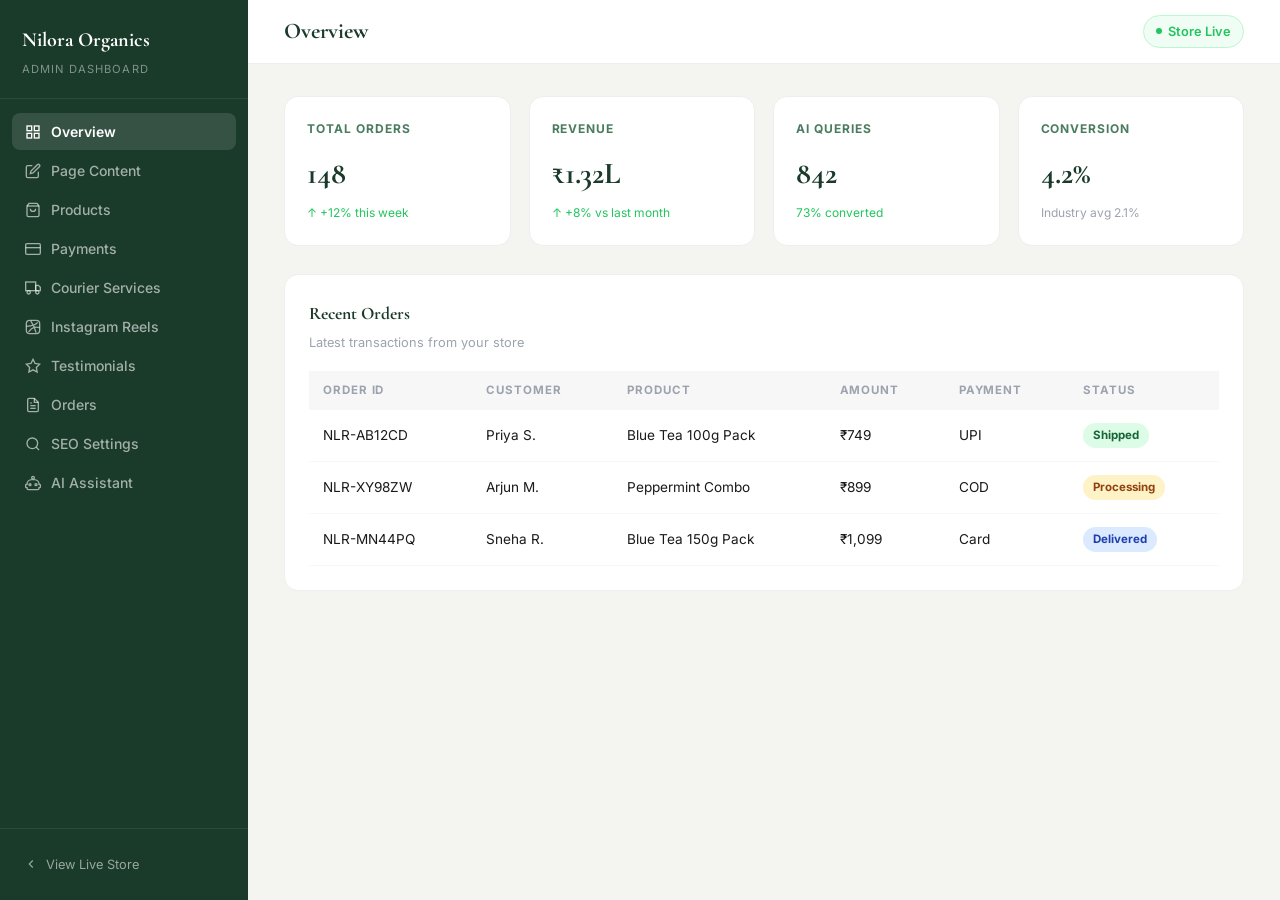
==== commit 7c3e5eaf: "redesign: clean professional ground-up rewrite - natural wellness aesthetic, no gimmicks, all featur" ====
--- a/admin.html
+++ b/admin.html
@@ -3,437 +3,350 @@
 <head>
 <meta charset="UTF-8">
 <meta name="viewport" content="width=device-width, initial-scale=1.0">
-<title>Admin Dashboard — Nilora Organics</title>
-<link href="https://fonts.googleapis.com/css2?family=Inter:wght@400;500;600;700&family=Playfair+Display:wght@500;700&display=swap" rel="stylesheet">
+<title>Admin — Nilora Organics</title>
 <link rel="stylesheet" href="styles.css">
 </head>
 <body class="admin-body">
 <div id="toast"></div>
 
-<div class="admin-layout">
+<div class="admin-wrap">
 
   <!-- SIDEBAR -->
-  <aside class="admin-sidebar">
-    <div class="admin-sidebar-header">
-      <div class="admin-logo-text">Nilora Organics</div>
-      <div class="admin-logo-sub">Admin Dashboard</div>
+  <aside class="admin-aside">
+    <div class="aside-brand">
+      <div class="brand-name">Nilora Organics</div>
+      <div class="brand-role">Admin Dashboard</div>
     </div>
-    <nav class="admin-nav" id="admin-nav">
-      <button class="admin-nav-btn active" onclick="switchTab('overview',this)">📊 &nbsp;Overview</button>
-      <button class="admin-nav-btn" onclick="switchTab('content',this)">✏️ &nbsp;Page Content</button>
-      <button class="admin-nav-btn" onclick="switchTab('products',this)">📦 &nbsp;Products</button>
-      <button class="admin-nav-btn" onclick="switchTab('payments',this)">💳 &nbsp;Payments</button>
-      <button class="admin-nav-btn" onclick="switchTab('courier',this)">🚚 &nbsp;Courier Services</button>
-      <button class="admin-nav-btn" onclick="switchTab('reels',this)">📱 &nbsp;Instagram Reels</button>
-      <button class="admin-nav-btn" onclick="switchTab('testimonials',this)">⭐ &nbsp;Testimonials</button>
-      <button class="admin-nav-btn" onclick="switchTab('orders',this)">🧾 &nbsp;Orders</button>
-      <button class="admin-nav-btn" onclick="switchTab('seo',this)">🔍 &nbsp;SEO Settings</button>
-      <button class="admin-nav-btn" onclick="switchTab('ai',this)">🤖 &nbsp;AI Assistant</button>
+    <nav class="aside-nav">
+      <button class="nav-item active" onclick="go('overview',this)">
+        <svg viewBox="0 0 24 24" fill="none" stroke="currentColor" stroke-width="2"><rect x="3" y="3" width="7" height="7"/><rect x="14" y="3" width="7" height="7"/><rect x="3" y="14" width="7" height="7"/><rect x="14" y="14" width="7" height="7"/></svg>
+        Overview
+      </button>
+      <button class="nav-item" onclick="go('content',this)">
+        <svg viewBox="0 0 24 24" fill="none" stroke="currentColor" stroke-width="2"><path d="M11 4H4a2 2 0 00-2 2v14a2 2 0 002 2h14a2 2 0 002-2v-7"/><path d="M18.5 2.5a2.12 2.12 0 013 3L12 15l-4 1 1-4z"/></svg>
+        Page Content
+      </button>
+      <button class="nav-item" onclick="go('products',this)">
+        <svg viewBox="0 0 24 24" fill="none" stroke="currentColor" stroke-width="2"><path d="M6 2L3 6v14a2 2 0 002 2h14a2 2 0 002-2V6l-3-4z"/><line x1="3" y1="6" x2="21" y2="6"/><path d="M16 10a4 4 0 01-8 0"/></svg>
+        Products
+      </button>
+      <button class="nav-item" onclick="go('payments',this)">
+        <svg viewBox="0 0 24 24" fill="none" stroke="currentColor" stroke-width="2"><rect x="1" y="4" width="22" height="16" rx="2"/><line x1="1" y1="10" x2="23" y2="10"/></svg>
+        Payments
+      </button>
+      <button class="nav-item" onclick="go('courier',this)">
+        <svg viewBox="0 0 24 24" fill="none" stroke="currentColor" stroke-width="2"><rect x="1" y="3" width="15" height="13"/><path d="M16 8h4l3 3v5h-7z"/><circle cx="5.5" cy="18.5" r="2.5"/><circle cx="18.5" cy="18.5" r="2.5"/></svg>
+        Courier Services
+      </button>
+      <button class="nav-item" onclick="go('reels',this)">
+        <svg viewBox="0 0 24 24" fill="none" stroke="currentColor" stroke-width="2"><rect x="2" y="2" width="20" height="20" rx="5"/><path d="M8.56 2.75c4.37 6.03 6.02 9.42 8.03 17.72m2.54-15.38c-3.72 4.35-8.94 5.66-16.88 5.85m19.5 1.9c-3.5-.93-6.63-.82-8.94 0-2.58.92-5.01 2.86-7.44 6.32"/></svg>
+        Instagram Reels
+      </button>
+      <button class="nav-item" onclick="go('testimonials',this)">
+        <svg viewBox="0 0 24 24" fill="none" stroke="currentColor" stroke-width="2"><polygon points="12 2 15.09 8.26 22 9.27 17 14.14 18.18 21.02 12 17.77 5.82 21.02 7 14.14 2 9.27 8.91 8.26 12 2"/></svg>
+        Testimonials
+      </button>
+      <button class="nav-item" onclick="go('orders',this)">
+        <svg viewBox="0 0 24 24" fill="none" stroke="currentColor" stroke-width="2"><path d="M14 2H6a2 2 0 00-2 2v16a2 2 0 002 2h12a2 2 0 002-2V8z"/><polyline points="14 2 14 8 20 8"/><line x1="8" y1="13" x2="16" y2="13"/><line x1="8" y1="17" x2="16" y2="17"/><polyline points="10 9 9 9 8 9"/></svg>
+        Orders
+      </button>
+      <button class="nav-item" onclick="go('seo',this)">
+        <svg viewBox="0 0 24 24" fill="none" stroke="currentColor" stroke-width="2"><circle cx="11" cy="11" r="8"/><line x1="21" y1="21" x2="16.65" y2="16.65"/></svg>
+        SEO Settings
+      </button>
+      <button class="nav-item" onclick="go('ai',this)">
+        <svg viewBox="0 0 24 24" fill="none" stroke="currentColor" stroke-width="2"><path d="M12 2a2 2 0 012 2c0 .74-.4 1.39-1 1.73V7h1a7 7 0 017 7h1a1 1 0 011 1v3a1 1 0 01-1 1h-1v1a2 2 0 01-2 2H5a2 2 0 01-2-2v-1H2a1 1 0 01-1-1v-3a1 1 0 011-1h1a7 7 0 017-7h1V5.73A2 2 0 0110 4a2 2 0 012-2z"/><circle cx="7.5" cy="14.5" r="1.5"/><circle cx="16.5" cy="14.5" r="1.5"/></svg>
+        AI Assistant
+      </button>
     </nav>
-    <div class="admin-sidebar-footer">
-      <a href="index.html" class="admin-view-store">← &nbsp;View Live Store</a>
+    <div class="aside-footer">
+      <a href="index.html" class="aside-store-link">
+        <svg width="14" height="14" viewBox="0 0 24 24" fill="none" stroke="currentColor" stroke-width="2"><polyline points="15 18 9 12 15 6"/></svg>
+        View Live Store
+      </a>
     </div>
   </aside>
 
   <!-- MAIN -->
-  <main class="admin-main">
+  <div class="admin-main">
     <div class="admin-topbar">
-      <h2 id="tab-title">Dashboard Overview</h2>
-      <div class="admin-status"><span class="status-dot"></span> Store Live &nbsp;|&nbsp; vikranth21</div>
+      <h2 class="admin-topbar-title" id="pageTitle">Overview</h2>
+      <div class="admin-live-badge"><span class="live-dot"></span> Store Live</div>
     </div>
 
     <div class="admin-content">
 
       <!-- OVERVIEW -->
-      <div id="tab-overview" class="tab-content active">
-        <div class="admin-stats-grid">
-          <div class="admin-stat-card">
-            <div class="admin-stat-icon">🧾</div>
-            <div class="admin-stat-label">Total Orders</div>
-            <div class="admin-stat-value">148</div>
-            <div class="admin-stat-delta delta-up">↑ +12% this week</div>
-          </div>
-          <div class="admin-stat-card">
-            <div class="admin-stat-icon">💰</div>
-            <div class="admin-stat-label">Revenue (Month)</div>
-            <div class="admin-stat-value">₹1.32L</div>
-            <div class="admin-stat-delta delta-up">↑ +8% vs last month</div>
-          </div>
-          <div class="admin-stat-card">
-            <div class="admin-stat-icon">🤖</div>
-            <div class="admin-stat-label">AI Queries</div>
-            <div class="admin-stat-value">842</div>
-            <div class="admin-stat-delta delta-up">73% converted to orders</div>
-          </div>
-          <div class="admin-stat-card">
-            <div class="admin-stat-icon">📈</div>
-            <div class="admin-stat-label">Conversion Rate</div>
-            <div class="admin-stat-value">4.2%</div>
-            <div class="admin-stat-delta delta-up">↑ Industry avg: 2.1%</div>
-          </div>
-        </div>
-        <div class="admin-card">
-          <h4>Recent Orders</h4>
-          <table class="admin-table">
-            <thead><tr><th>Order ID</th><th>Customer</th><th>Product</th><th>Amount</th><th>Payment</th><th>Courier</th><th>Status</th></tr></thead>
+      <div id="tab-overview" class="tab-view active">
+        <div class="stats-row">
+          <div class="stat-box"><div class="stat-box-icon">Total Orders</div><div class="stat-box-val">148</div><div class="stat-box-delta delta-up">↑ +12% this week</div></div>
+          <div class="stat-box"><div class="stat-box-icon">Revenue</div><div class="stat-box-val">₹1.32L</div><div class="stat-box-delta delta-up">↑ +8% vs last month</div></div>
+          <div class="stat-box"><div class="stat-box-icon">AI Queries</div><div class="stat-box-val">842</div><div class="stat-box-delta delta-up">73% converted</div></div>
+          <div class="stat-box"><div class="stat-box-icon">Conversion</div><div class="stat-box-val">4.2%</div><div class="stat-box-delta delta-neutral">Industry avg 2.1%</div></div>
+        </div>
+        <div class="a-card">
+          <div class="a-card-title">Recent Orders</div>
+          <div class="a-card-sub">Latest transactions from your store</div>
+          <table class="a-table">
+            <thead><tr><th>Order ID</th><th>Customer</th><th>Product</th><th>Amount</th><th>Payment</th><th>Status</th></tr></thead>
             <tbody>
-              <tr><td>NLR-AB12CD</td><td>Priya S.</td><td>Blue Tea 100g Pack</td><td>₹749</td><td>UPI</td><td>Shiprocket</td><td><span class="tag tag-green">Shipped</span></td></tr>
-              <tr><td>NLR-XY98ZW</td><td>Arjun M.</td><td>Peppermint Combo</td><td>₹899</td><td>COD</td><td>Delhivery</td><td><span class="tag tag-yellow">Processing</span></td></tr>
-              <tr><td>NLR-MN44PQ</td><td>Sneha R.</td><td>Blue Tea 150g Pack</td><td>₹1,099</td><td>Card</td><td>Bluedart</td><td><span class="tag tag-blue">Delivered</span></td></tr>
+              <tr><td>NLR-AB12CD</td><td>Priya S.</td><td>Blue Tea 100g Pack</td><td>₹749</td><td>UPI</td><td><span class="badge badge-green">Shipped</span></td></tr>
+              <tr><td>NLR-XY98ZW</td><td>Arjun M.</td><td>Peppermint Combo</td><td>₹899</td><td>COD</td><td><span class="badge badge-amber">Processing</span></td></tr>
+              <tr><td>NLR-MN44PQ</td><td>Sneha R.</td><td>Blue Tea 150g Pack</td><td>₹1,099</td><td>Card</td><td><span class="badge badge-blue">Delivered</span></td></tr>
             </tbody>
           </table>
         </div>
       </div>
 
       <!-- PAGE CONTENT -->
-      <div id="tab-content" class="tab-content">
-        <div class="admin-card">
-          <h4>Hero Section</h4>
-          <span class="admin-label">Hero Title</span>
-          <input type="text" class="admin-input" value="Unlock Natural Wellness with Pure Blue Tea">
-          <span class="admin-label">Hero Subtitle</span>
-          <input type="text" class="admin-input" value="Stress relief, glowing skin and a vibrant antioxidant boost — in every mesmerising, magical sip.">
-          <span class="admin-label">CTA Button Text</span>
-          <input type="text" class="admin-input" value="Shop the Collection →">
-          <button class="btn btn-dark" onclick="adminSave('Hero section')">💾 Save Hero</button>
-        </div>
-        <div class="admin-card">
-          <h4>Section Visibility</h4>
-          <div class="settings-row"><div class="settings-row-label"><strong>Benefits Section</strong><span>Bento cards showing wellness benefits</span></div><label class="toggle-switch"><input type="checkbox" checked><span class="toggle-slider"></span></label></div>
-          <div class="settings-row"><div class="settings-row-label"><strong>Product / Shop Section</strong><span>Blue Tea & Peppermint product cards</span></div><label class="toggle-switch"><input type="checkbox" checked><span class="toggle-slider"></span></label></div>
-          <div class="settings-row"><div class="settings-row-label"><strong>Instagram Reels Section</strong><span>Social proof and community reels</span></div><label class="toggle-switch"><input type="checkbox" checked><span class="toggle-slider"></span></label></div>
-          <div class="settings-row"><div class="settings-row-label"><strong>Our Story Section</strong><span>Brand background narrative</span></div><label class="toggle-switch"><input type="checkbox" checked><span class="toggle-slider"></span></label></div>
-          <div class="settings-row"><div class="settings-row-label"><strong>Newsletter Section</strong><span>Email capture with wellness guide offer</span></div><label class="toggle-switch"><input type="checkbox" checked><span class="toggle-slider"></span></label></div>
-          <button class="btn btn-dark" style="margin-top:16px;" onclick="adminSave('Section visibility')">💾 Save Visibility</button>
+      <div id="tab-content" class="tab-view">
+        <div class="a-card">
+          <div class="a-card-title">Hero Section</div>
+          <div class="a-card-sub">Edit the main banner text shown to visitors</div>
+          <span class="a-label">Headline</span>
+          <input type="text" class="a-input" value="Nature's Most Beautiful Tea.">
+          <span class="a-label">Sub-headline</span>
+          <input type="text" class="a-input" value="Butterfly Pea Flower Blue Tea — naturally caffeine-free and rich in antioxidants.">
+          <span class="a-label">Primary Button Text</span>
+          <input type="text" class="a-input" value="Shop Now">
+          <button class="btn btn-primary" onclick="save('Hero')">Save Changes</button>
+        </div>
+        <div class="a-card">
+          <div class="a-card-title">Section Visibility</div>
+          <div class="a-card-sub">Show or hide sections on the homepage</div>
+          <div class="setting-row"><div class="setting-row-info"><strong>Benefits Section</strong><small>The 4 benefit cards (antioxidants, caffeine-free…)</small></div><label class="toggle-wrap"><input type="checkbox" checked><span class="toggle-track"></span></label></div>
+          <div class="setting-row"><div class="setting-row-info"><strong>Products / Shop Section</strong><small>Blue Tea and Peppermint Combo cards</small></div><label class="toggle-wrap"><input type="checkbox" checked><span class="toggle-track"></span></label></div>
+          <div class="setting-row"><div class="setting-row-info"><strong>Community / Reels Section</strong><small>Instagram reel wall and social proof</small></div><label class="toggle-wrap"><input type="checkbox" checked><span class="toggle-track"></span></label></div>
+          <div class="setting-row"><div class="setting-row-info"><strong>Our Story Section</strong><small>Brand narrative with image</small></div><label class="toggle-wrap"><input type="checkbox" checked><span class="toggle-track"></span></label></div>
+          <div class="setting-row"><div class="setting-row-info"><strong>Newsletter Section</strong><small>Email capture with wellness guide offer</small></div><label class="toggle-wrap"><input type="checkbox" checked><span class="toggle-track"></span></label></div>
+          <button class="btn btn-primary" style="margin-top:18px;" onclick="save('Section visibility')">Save</button>
         </div>
       </div>
 
       <!-- PRODUCTS -->
-      <div id="tab-products" class="tab-content">
-        <div class="admin-card">
-          <h4>Blue Tea — Variants & Pricing</h4>
-          <div style="display:grid;grid-template-columns:1fr 1fr 1fr;gap:16px;">
-            <div><span class="admin-label">50g Price (₹)</span><input type="number" class="admin-input" value="449"></div>
-            <div><span class="admin-label">100g Pack Price (₹)</span><input type="number" class="admin-input" value="749"></div>
-            <div><span class="admin-label">150g Pack Price (₹)</span><input type="number" class="admin-input" value="1099"></div>
-            <div><span class="admin-label">50g Original Price (₹)</span><input type="number" class="admin-input" value="599"></div>
-            <div><span class="admin-label">100g Original Price (₹)</span><input type="number" class="admin-input" value="999"></div>
-            <div><span class="admin-label">150g Original Price (₹)</span><input type="number" class="admin-input" value="1499"></div>
-          </div>
-          <button class="btn btn-dark mt-4" onclick="adminSave('Blue Tea pricing')">💾 Save Pricing</button>
-        </div>
-        <div class="admin-card">
-          <h4>Peppermint Combo — Pricing</h4>
-          <div style="display:grid;grid-template-columns:1fr 1fr;gap:16px;">
-            <div><span class="admin-label">Sale Price (₹)</span><input type="number" class="admin-input" value="899"></div>
-            <div><span class="admin-label">Original Price (₹)</span><input type="number" class="admin-input" value="1199"></div>
-          </div>
-          <button class="btn btn-dark mt-4" onclick="adminSave('Combo pricing')">💾 Save Pricing</button>
+      <div id="tab-products" class="tab-view">
+        <div class="a-card">
+          <div class="a-card-title">Blue Tea — Pricing</div>
+          <div class="a-card-sub">Update sale price and original price per variant</div>
+          <div class="a-grid-3" style="gap:12px;">
+            <div><span class="a-label">50g Sale Price</span><input type="number" class="a-input" value="449"></div>
+            <div><span class="a-label">100g Pack Sale Price</span><input type="number" class="a-input" value="749"></div>
+            <div><span class="a-label">150g Pack Sale Price</span><input type="number" class="a-input" value="1099"></div>
+            <div><span class="a-label">50g Original Price</span><input type="number" class="a-input" value="599"></div>
+            <div><span class="a-label">100g Original Price</span><input type="number" class="a-input" value="999"></div>
+            <div><span class="a-label">150g Original Price</span><input type="number" class="a-input" value="1499"></div>
+          </div>
+          <button class="btn btn-primary" onclick="save('Blue Tea pricing')">Save Pricing</button>
+        </div>
+        <div class="a-card">
+          <div class="a-card-title">Peppermint Combo — Pricing</div>
+          <div class="a-grid-2" style="gap:12px;">
+            <div><span class="a-label">Sale Price</span><input type="number" class="a-input" value="899"></div>
+            <div><span class="a-label">Original Price</span><input type="number" class="a-input" value="1199"></div>
+          </div>
+          <button class="btn btn-primary" onclick="save('Combo pricing')">Save Pricing</button>
         </div>
       </div>
 
       <!-- PAYMENTS -->
-      <div id="tab-payments" class="tab-content">
-        <div class="admin-card">
-          <h4>Payment Methods</h4>
-          <p style="color:var(--text-muted);font-size:0.88rem;margin-bottom:20px;">Enable or disable payment options shown at checkout.</p>
-
-          <div class="service-card enabled" id="pay-upi">
-            <div class="service-card-left">
-              <span class="service-icon">💡</span>
-              <div><div class="service-name">UPI / QR Code</div><div class="service-desc">PhonePe, Paytm, Google Pay, BHIM</div></div>
-            </div>
-            <label class="toggle-switch"><input type="checkbox" checked onchange="this.closest('.service-card').classList.toggle('enabled',this.checked)"><span class="toggle-slider"></span></label>
-          </div>
-
-          <div class="service-card enabled">
-            <div class="service-card-left">
-              <span class="service-icon">💳</span>
-              <div><div class="service-name">Credit / Debit Card</div><div class="service-desc">Visa, Mastercard, RuPay</div></div>
-            </div>
-            <label class="toggle-switch"><input type="checkbox" checked onchange="this.closest('.service-card').classList.toggle('enabled',this.checked)"><span class="toggle-slider"></span></label>
-          </div>
-
-          <div class="service-card enabled">
-            <div class="service-card-left">
-              <span class="service-icon">💵</span>
-              <div><div class="service-name">Cash on Delivery</div><div class="service-desc">Pay when the order arrives</div></div>
-            </div>
-            <label class="toggle-switch"><input type="checkbox" checked onchange="this.closest('.service-card').classList.toggle('enabled',this.checked)"><span class="toggle-slider"></span></label>
-          </div>
-
-          <div class="service-card">
-            <div class="service-card-left">
-              <span class="service-icon">🏦</span>
-              <div><div class="service-name">Net Banking</div><div class="service-desc">All major Indian banks</div></div>
-            </div>
-            <label class="toggle-switch"><input type="checkbox" onchange="this.closest('.service-card').classList.toggle('enabled',this.checked)"><span class="toggle-slider"></span></label>
-          </div>
-        </div>
-
-        <div class="admin-card">
-          <h4>Razorpay Gateway Integration</h4>
-          <span class="admin-label">API Key ID</span>
-          <input type="text" class="admin-input" placeholder="rzp_live_XXXXXXXXXXXX">
-          <span class="admin-label">API Secret Key</span>
-          <input type="password" class="admin-input" placeholder="••••••••••••••••">
-          <span class="admin-label">Webhook URL</span>
-          <input type="text" class="admin-input" value="https://vikranth21.github.io/nilora-redesign/webhook">
-          <button class="btn btn-dark mt-4" onclick="adminSave('Razorpay settings')">💾 Save Gateway Settings</button>
+      <div id="tab-payments" class="tab-view">
+        <div class="a-card">
+          <div class="a-card-title">Payment Methods</div>
+          <div class="a-card-sub">Enable or disable payment options shown at checkout</div>
+          <div class="svc-card enabled"><div class="svc-left"><div class="svc-icon">💡</div><div><div class="svc-name">UPI / QR Code</div><div class="svc-desc">PhonePe, Paytm, Google Pay, BHIM</div></div></div><label class="toggle-wrap"><input type="checkbox" checked onchange="this.closest('.svc-card').classList.toggle('enabled',this.checked)"><span class="toggle-track"></span></label></div>
+          <div class="svc-card enabled"><div class="svc-left"><div class="svc-icon">💳</div><div><div class="svc-name">Credit / Debit Card</div><div class="svc-desc">Visa, Mastercard, RuPay</div></div></div><label class="toggle-wrap"><input type="checkbox" checked onchange="this.closest('.svc-card').classList.toggle('enabled',this.checked)"><span class="toggle-track"></span></label></div>
+          <div class="svc-card enabled"><div class="svc-left"><div class="svc-icon">📦</div><div><div class="svc-name">Cash on Delivery</div><div class="svc-desc">Pay when the order arrives</div></div></div><label class="toggle-wrap"><input type="checkbox" checked onchange="this.closest('.svc-card').classList.toggle('enabled',this.checked)"><span class="toggle-track"></span></label></div>
+          <div class="svc-card"><div class="svc-left"><div class="svc-icon">🏦</div><div><div class="svc-name">Net Banking</div><div class="svc-desc">All major Indian banks</div></div></div><label class="toggle-wrap"><input type="checkbox" onchange="this.closest('.svc-card').classList.toggle('enabled',this.checked)"><span class="toggle-track"></span></label></div>
+        </div>
+        <div class="a-card">
+          <div class="a-card-title">Razorpay Gateway</div>
+          <div class="a-card-sub">Connect your Razorpay account to accept online payments</div>
+          <span class="a-label">API Key ID</span><input type="text" class="a-input" placeholder="rzp_live_XXXXXXXXXXXX">
+          <span class="a-label">API Secret Key</span><input type="password" class="a-input" placeholder="••••••••••••••••">
+          <span class="a-label">Webhook URL</span><input type="text" class="a-input" value="https://vikranth21.github.io/nilora-redesign/webhook">
+          <button class="btn btn-primary" onclick="save('Razorpay')">Save Gateway Settings</button>
         </div>
       </div>
 
       <!-- COURIER -->
-      <div id="tab-courier" class="tab-content">
-        <div class="admin-card">
-          <h4>Courier Partners</h4>
-          <p style="color:var(--text-muted);font-size:0.88rem;margin-bottom:20px;">Connect courier services for automated shipping and live tracking.</p>
-
-          <div class="service-card enabled">
-            <div class="service-card-left">
-              <span class="service-icon">🟠</span>
-              <div><div class="service-name">Shiprocket</div><div class="service-desc">India's largest shipping aggregator — Bluedart, Delhivery, DTDC & 17 more</div></div>
-            </div>
-            <label class="toggle-switch"><input type="checkbox" checked onchange="toggleServicePanel('shiprocket-panel',this.checked)"><span class="toggle-slider"></span></label>
-          </div>
-          <div id="shiprocket-panel" class="service-settings">
-            <span class="admin-label">Shiprocket Email</span>
-            <input type="email" class="admin-input" placeholder="your@email.com">
-            <span class="admin-label">Shiprocket Password</span>
-            <input type="password" class="admin-input" placeholder="••••••••">
-            <span class="admin-label">Pickup Warehouse PIN Code</span>
-            <input type="text" class="admin-input" placeholder="560001">
-            <span class="admin-label">Default Courier Partner</span>
-            <select class="admin-select"><option>Auto-Select Cheapest</option><option>Bluedart</option><option>Delhivery</option><option>DTDC</option><option>FedEx India</option></select>
-            <button class="btn btn-dark" onclick="adminSave('Shiprocket')">🔗 Connect Shiprocket</button>
-          </div>
-
-          <div class="service-card" style="margin-top:12px;">
-            <div class="service-card-left">
-              <span class="service-icon">🔵</span>
-              <div><div class="service-name">Delhivery Direct</div><div class="service-desc">Express delivery — pan-India in 2-3 days</div></div>
-            </div>
-            <label class="toggle-switch"><input type="checkbox" onchange="toggleServicePanel('delhivery-panel',this.checked);this.closest('.service-card').classList.toggle('enabled',this.checked)"><span class="toggle-slider"></span></label>
-          </div>
-          <div id="delhivery-panel" class="service-settings" style="display:none;">
-            <span class="admin-label">Delhivery API Token</span>
-            <input type="text" class="admin-input" placeholder="Delhivery API Token">
-            <button class="btn btn-dark" onclick="adminSave('Delhivery')">🔗 Connect Delhivery</button>
-          </div>
-
-          <div class="service-card" style="margin-top:12px;">
-            <div class="service-card-left">
-              <span class="service-icon">🟡</span>
-              <div><div class="service-name">Bluedart Premium</div><div class="service-desc">Premium express deliveries — reliable and widespread</div></div>
-            </div>
-            <label class="toggle-switch"><input type="checkbox" onchange="toggleServicePanel('bluedart-panel',this.checked);this.closest('.service-card').classList.toggle('enabled',this.checked)"><span class="toggle-slider"></span></label>
-          </div>
-          <div id="bluedart-panel" class="service-settings" style="display:none;">
-            <span class="admin-label">Bluedart Login ID</span>
-            <input type="text" class="admin-input" placeholder="Bluedart Login ID">
-            <span class="admin-label">API License Key</span>
-            <input type="text" class="admin-input" placeholder="License Key">
-            <button class="btn btn-dark" onclick="adminSave('Bluedart')">🔗 Connect Bluedart</button>
-          </div>
-        </div>
-
-        <div class="admin-card">
-          <h4>Shipping Rules</h4>
-          <div class="settings-row"><div class="settings-row-label"><strong>Free Shipping (All Orders)</strong><span>Apply free shipping to every order automatically</span></div><label class="toggle-switch"><input type="checkbox" checked><span class="toggle-slider"></span></label></div>
-          <div class="settings-row"><div class="settings-row-label"><strong>Free Threshold (₹)</strong><span>Apply free shipping only above this amount</span></div><input type="number" style="width:120px;padding:8px 12px;border:1.5px solid #e5e7eb;border-radius:8px;" value="499"></div>
-          <div class="settings-row"><div class="settings-row-label"><strong>Estimated Delivery Time</strong><span>Shown on checkout & order confirmation</span></div><select style="padding:8px 12px;border:1.5px solid #e5e7eb;border-radius:8px;"><option>3-5 Business Days</option><option>5-7 Business Days</option><option>7-10 Business Days</option></select></div>
-          <button class="btn btn-dark" style="margin-top:20px;" onclick="adminSave('Shipping rules')">💾 Save Shipping Rules</button>
+      <div id="tab-courier" class="tab-view">
+        <div class="a-card">
+          <div class="a-card-title">Courier Partners</div>
+          <div class="a-card-sub">Connect shipping providers for automated processing and tracking</div>
+
+          <div class="svc-card enabled"><div class="svc-left"><div class="svc-icon">🟠</div><div><div class="svc-name">Shiprocket</div><div class="svc-desc">India's #1 aggregator — Bluedart, Delhivery, DTDC and 17 more</div></div></div><label class="toggle-wrap"><input type="checkbox" checked onchange="toggle('shiprocket',this.checked)"><span class="toggle-track"></span></label></div>
+          <div class="svc-panel" id="shiprocket">
+            <span class="a-label">Shiprocket Email</span><input type="email" class="a-input" placeholder="your@email.com">
+            <span class="a-label">Password</span><input type="password" class="a-input" placeholder="••••••••">
+            <span class="a-label">Warehouse PIN Code</span><input type="text" class="a-input" placeholder="560001">
+            <span class="a-label">Default Courier</span><select class="a-select"><option>Auto — Cheapest Available</option><option>Bluedart</option><option>Delhivery</option><option>DTDC</option><option>FedEx India</option></select>
+            <button class="btn btn-primary btn-sm" onclick="save('Shiprocket')">Connect Shiprocket</button>
+          </div>
+
+          <div class="svc-card" style="margin-top:10px;"><div class="svc-left"><div class="svc-icon">🔵</div><div><div class="svc-name">Delhivery Direct</div><div class="svc-desc">Express pan-India delivery in 2–3 days</div></div></div><label class="toggle-wrap"><input type="checkbox" onchange="toggle('delhivery',this.checked);this.closest('.svc-card').classList.toggle('enabled',this.checked)"><span class="toggle-track"></span></label></div>
+          <div class="svc-panel" id="delhivery" style="display:none;">
+            <span class="a-label">API Token</span><input type="text" class="a-input" placeholder="Delhivery API Token">
+            <button class="btn btn-primary btn-sm" onclick="save('Delhivery')">Connect Delhivery</button>
+          </div>
+
+          <div class="svc-card" style="margin-top:10px;"><div class="svc-left"><div class="svc-icon">🟡</div><div><div class="svc-name">Bluedart Premium</div><div class="svc-desc">Reliable premium express courier — widespread coverage</div></div></div><label class="toggle-wrap"><input type="checkbox" onchange="toggle('bluedart',this.checked);this.closest('.svc-card').classList.toggle('enabled',this.checked)"><span class="toggle-track"></span></label></div>
+          <div class="svc-panel" id="bluedart" style="display:none;">
+            <span class="a-label">Login ID</span><input type="text" class="a-input" placeholder="Bluedart Login ID">
+            <span class="a-label">License Key</span><input type="text" class="a-input" placeholder="License Key">
+            <button class="btn btn-primary btn-sm" onclick="save('Bluedart')">Connect Bluedart</button>
+          </div>
+        </div>
+        <div class="a-card">
+          <div class="a-card-title">Shipping Rules</div>
+          <div class="setting-row"><div class="setting-row-info"><strong>Free Shipping on All Orders</strong><small>Automatically waive shipping fees</small></div><label class="toggle-wrap"><input type="checkbox" checked><span class="toggle-track"></span></label></div>
+          <div class="setting-row"><div class="setting-row-info"><strong>Free Shipping Threshold (₹)</strong><small>Apply only when cart exceeds this amount</small></div><input type="number" style="width:110px;padding:8px 12px;border:1.5px solid var(--gray-200);border-radius:8px;font-family:inherit;" value="499"></div>
+          <div class="setting-row"><div class="setting-row-info"><strong>Estimated Delivery Time</strong><small>Displayed at checkout</small></div><select style="padding:8px 12px;border:1.5px solid var(--gray-200);border-radius:8px;font-family:inherit;"><option>3–5 Business Days</option><option>5–7 Business Days</option><option>7–10 Business Days</option></select></div>
+          <button class="btn btn-primary" style="margin-top:18px;" onclick="save('Shipping rules')">Save Rules</button>
         </div>
       </div>
 
       <!-- REELS -->
-      <div id="tab-reels" class="tab-content">
-        <div class="admin-card">
-          <h4>Instagram Connection</h4>
-          <p style="color:var(--text-muted);font-size:0.88rem;margin-bottom:16px;">Connect your Instagram Business profile to auto-import and display reels on the homepage.</p>
-          <span class="admin-label">Instagram Handle / Page ID</span>
-          <input type="text" class="admin-input" placeholder="@niloraorganics">
-          <span class="admin-label">Meta API Access Token</span>
-          <input type="text" class="admin-input" placeholder="Paste your Meta Graph API token...">
-          <div style="display:flex;gap:12px;flex-wrap:wrap;">
-            <button class="btn btn-dark" onclick="adminSave('Instagram connected')">🔗 Connect Instagram</button>
-            <button class="btn btn-outline" onclick="adminSave('Reels synced')">🔄 Sync Latest Reels</button>
-          </div>
-        </div>
-        <div class="admin-card">
-          <h4>Featured Homepage Reels (3 shown)</h4>
-          <div id="reels-list">
-            <div class="reel-admin-row">
-              <img src="https://images.unsplash.com/photo-1571934811356-5cc061b6821f?auto=format&fit=crop&w=80&h=80" class="reel-admin-thumb" alt="Reel 1">
-              <div class="reel-admin-info"><strong>@wellness_with_priya</strong><small>Reel · 45.2k views · 2 days ago</small></div>
-              <span class="tag tag-green">Featured</span>
-              <button class="btn btn-outline btn-sm" onclick="this.closest('.reel-admin-row').remove();showToast('Reel removed')">Remove</button>
-            </div>
-            <div class="reel-admin-row">
-              <img src="https://images.unsplash.com/photo-1556679343-c7306c1976bc?auto=format&fit=crop&w=80&h=80" class="reel-admin-thumb" alt="Reel 2">
-              <div class="reel-admin-info"><strong>@tea_with_meera</strong><small>Reel · 22.1k views · 5 days ago</small></div>
-              <span class="tag tag-green">Featured</span>
-              <button class="btn btn-outline btn-sm" onclick="this.closest('.reel-admin-row').remove();showToast('Reel removed')">Remove</button>
-            </div>
-            <div class="reel-admin-row">
-              <img src="https://images.unsplash.com/photo-1517867065801-e20f409696b0?auto=format&fit=crop&w=80&h=80" class="reel-admin-thumb" alt="Reel 3">
-              <div class="reel-admin-info"><strong>@healthybowls_india</strong><small>Reel · 18.7k views · 1 week ago</small></div>
-              <span class="tag tag-green">Featured</span>
-              <button class="btn btn-outline btn-sm" onclick="this.closest('.reel-admin-row').remove();showToast('Reel removed')">Remove</button>
-            </div>
-          </div>
-          <div style="margin-top:16px;display:flex;gap:12px;align-items:flex-end;flex-wrap:wrap;">
-            <div style="flex:1;min-width:200px;">
-              <span class="admin-label">Add Instagram Reel URL</span>
-              <input type="text" class="admin-input" id="new-reel-url" placeholder="https://instagram.com/reel/...">
-            </div>
-            <button class="btn btn-dark mb-4" onclick="addReel()">➕ Add Reel</button>
+      <div id="tab-reels" class="tab-view">
+        <div class="a-card">
+          <div class="a-card-title">Instagram Connection</div>
+          <div class="a-card-sub">Connect your Instagram Business account to auto-import reels</div>
+          <span class="a-label">Instagram Handle</span><input type="text" class="a-input" placeholder="@niloraorganics">
+          <span class="a-label">Meta Graph API Token</span><input type="text" class="a-input" placeholder="Paste token here">
+          <div style="display:flex;gap:10px;flex-wrap:wrap;">
+            <button class="btn btn-primary" onclick="save('Instagram')">Connect Instagram</button>
+            <button class="btn btn-outline" onclick="save('Reels synced')">Sync Latest Reels</button>
+          </div>
+        </div>
+        <div class="a-card">
+          <div class="a-card-title">Featured Reels</div>
+          <div class="a-card-sub">Select which 3 reels appear on the homepage</div>
+          <div id="reelsList">
+            <div class="reel-row"><img src="https://images.unsplash.com/photo-1571934811356-5cc061b6821f?auto=format&fit=crop&w=80&h=80" class="reel-thumb" alt="R1"><div class="reel-info"><strong>@wellness_with_priya</strong><small>45.2k views · 2 days ago</small></div><span class="badge badge-green">Featured</span><button class="btn btn-outline btn-sm" style="margin-left:8px;" onclick="this.closest('.reel-row').remove();save('Reel removed')">Remove</button></div>
+            <div class="reel-row"><img src="https://images.unsplash.com/photo-1481349518771-20055b2a7b24?auto=format&fit=crop&w=80&h=80" class="reel-thumb" alt="R2"><div class="reel-info"><strong>@tea_with_meera</strong><small>22.1k views · 5 days ago</small></div><span class="badge badge-green">Featured</span><button class="btn btn-outline btn-sm" style="margin-left:8px;" onclick="this.closest('.reel-row').remove();save('Reel removed')">Remove</button></div>
+            <div class="reel-row"><img src="https://images.unsplash.com/photo-1607631568010-a87245c0daf8?auto=format&fit=crop&w=80&h=80" class="reel-thumb" alt="R3"><div class="reel-info"><strong>@healthybowls_india</strong><small>18.7k views · 1 week ago</small></div><span class="badge badge-green">Featured</span><button class="btn btn-outline btn-sm" style="margin-left:8px;" onclick="this.closest('.reel-row').remove();save('Reel removed')">Remove</button></div>
+          </div>
+          <div style="display:flex;gap:10px;align-items:flex-end;margin-top:16px;flex-wrap:wrap;">
+            <div style="flex:1;min-width:200px;"><span class="a-label">Add Reel URL</span><input type="text" class="a-input" id="newReelUrl" placeholder="https://instagram.com/reel/..." style="margin-bottom:0;"></div>
+            <button class="btn btn-primary" onclick="addReel()">Add Reel</button>
           </div>
         </div>
       </div>
 
       <!-- TESTIMONIALS -->
-      <div id="tab-testimonials" class="tab-content">
-        <div class="admin-card">
-          <h4>Testimonials Manager</h4>
-          <div id="testimonial-list">
-            <div style="padding:16px;border:1.5px solid #eee;border-radius:12px;margin-bottom:12px;">
-              <div style="display:flex;justify-content:space-between;margin-bottom:8px;"><span>⭐⭐⭐⭐⭐ <strong>Priya Sharma</strong></span><button class="btn btn-outline btn-sm" onclick="this.closest('[style]').remove()">Delete</button></div>
-              <p style="color:var(--text-muted);font-size:0.9rem;">The blue tea is absolutely magical! I've been sleeping so much better since I started drinking it every night.</p>
-            </div>
-            <div style="padding:16px;border:1.5px solid #eee;border-radius:12px;margin-bottom:12px;">
-              <div style="display:flex;justify-content:space-between;margin-bottom:8px;"><span>⭐⭐⭐⭐⭐ <strong>Meera Jain</strong></span><button class="btn btn-outline btn-sm" onclick="this.closest('[style]').remove()">Delete</button></div>
-              <p style="color:var(--text-muted);font-size:0.9rem;">My skin is visibly glowing! I can see a real difference after just 3 weeks. Will definitely reorder.</p>
-            </div>
-          </div>
-          <div style="margin-top:20px;border-top:1px solid #f0f0f0;padding-top:20px;">
-            <h4>Add New Testimonial</h4>
-            <div style="display:grid;grid-template-columns:1fr 1fr;gap:12px;margin-top:12px;">
-              <div><span class="admin-label">Customer Name</span><input type="text" class="admin-input" id="t-name" placeholder="e.g. Ananya Gupta"></div>
-              <div><span class="admin-label">Rating (1–5 Stars)</span><input type="number" class="admin-input" id="t-rating" min="1" max="5" value="5"></div>
-            </div>
-            <span class="admin-label">Review Text</span>
-            <textarea class="admin-textarea" id="t-text" rows="3" placeholder="What did the customer say?"></textarea>
-            <button class="btn btn-dark" onclick="addTestimonial()">➕ Add Testimonial</button>
+      <div id="tab-testimonials" class="tab-view">
+        <div class="a-card">
+          <div class="a-card-title">Manage Testimonials</div>
+          <div id="testimonialList">
+            <div style="padding:16px;border:1px solid var(--gray-200);border-radius:10px;margin-bottom:10px;"><div style="display:flex;justify-content:space-between;margin-bottom:6px;"><strong>⭐⭐⭐⭐⭐ Priya Sharma</strong><button class="btn btn-outline btn-sm" onclick="this.closest('div[style]').remove()">Delete</button></div><p style="font-size:0.875rem;color:var(--gray-600);">The blue tea is absolutely magical! I've been sleeping so much better since I started drinking it every night.</p></div>
+            <div style="padding:16px;border:1px solid var(--gray-200);border-radius:10px;margin-bottom:10px;"><div style="display:flex;justify-content:space-between;margin-bottom:6px;"><strong>⭐⭐⭐⭐⭐ Meera Jain</strong><button class="btn btn-outline btn-sm" onclick="this.closest('div[style]').remove()">Delete</button></div><p style="font-size:0.875rem;color:var(--gray-600);">My skin is visibly glowing after 3 weeks. Will definitely reorder!</p></div>
+          </div>
+          <div style="margin-top:20px;padding-top:20px;border-top:1px solid var(--gray-100);">
+            <div class="a-card-title" style="margin-bottom:14px;">Add New</div>
+            <div class="a-grid-2"><div><span class="a-label">Name</span><input type="text" class="a-input" id="tName"></div><div><span class="a-label">Rating (1–5)</span><input type="number" class="a-input" id="tRating" value="5" min="1" max="5"></div></div>
+            <span class="a-label">Review Text</span><textarea class="a-textarea" id="tText" rows="3"></textarea>
+            <button class="btn btn-primary" onclick="addTestimonial()">Add Testimonial</button>
           </div>
         </div>
       </div>
 
       <!-- ORDERS -->
-      <div id="tab-orders" class="tab-content">
-        <div class="admin-card">
-          <h4>All Orders</h4>
-          <div style="display:flex;gap:12px;margin-bottom:20px;flex-wrap:wrap;">
-            <input type="text" class="admin-input" style="margin:0;flex:1;min-width:200px;" placeholder="Search by Order ID, customer name...">
-            <select class="admin-select" style="margin:0;width:auto;"><option>All Status</option><option>Processing</option><option>Shipped</option><option>Delivered</option><option>Returned</option></select>
-            <button class="btn btn-outline btn-sm" onclick="adminSave('Orders exported')">⬇️ Export CSV</button>
-          </div>
-          <table class="admin-table">
-            <thead><tr><th>Order ID</th><th>Customer</th><th>Product</th><th>Amount</th><th>Payment</th><th>Courier</th><th>Status</th><th>Action</th></tr></thead>
+      <div id="tab-orders" class="tab-view">
+        <div class="a-card">
+          <div class="a-card-title">All Orders</div>
+          <div style="display:flex;gap:10px;margin-bottom:18px;flex-wrap:wrap;">
+            <input type="text" class="a-input" style="margin:0;flex:1;min-width:180px;" placeholder="Search order ID or customer…">
+            <select class="a-select" style="margin:0;width:auto;"><option>All</option><option>Processing</option><option>Shipped</option><option>Delivered</option></select>
+            <button class="btn btn-outline btn-sm" onclick="save('CSV exported')">Export CSV</button>
+          </div>
+          <table class="a-table">
+            <thead><tr><th>Order ID</th><th>Customer</th><th>Product</th><th>Amount</th><th>Payment</th><th>Courier</th><th>Status</th><th></th></tr></thead>
             <tbody>
-              <tr><td>NLR-AB12CD</td><td>Priya S.</td><td>Blue Tea 100g</td><td>₹749</td><td>UPI</td><td>Shiprocket</td><td><span class="tag tag-green">Shipped</span></td><td><button class="btn btn-outline btn-sm">View</button></td></tr>
-              <tr><td>NLR-XY98ZW</td><td>Arjun M.</td><td>Peppermint Combo</td><td>₹899</td><td>COD</td><td>Delhivery</td><td><span class="tag tag-yellow">Processing</span></td><td><button class="btn btn-outline btn-sm">View</button></td></tr>
-              <tr><td>NLR-MN44PQ</td><td>Sneha R.</td><td>Blue Tea 150g</td><td>₹1,099</td><td>Card</td><td>Bluedart</td><td><span class="tag tag-blue">Delivered</span></td><td><button class="btn btn-outline btn-sm">View</button></td></tr>
+              <tr><td>NLR-AB12CD</td><td>Priya S.</td><td>Blue Tea 100g</td><td>₹749</td><td>UPI</td><td>Shiprocket</td><td><span class="badge badge-green">Shipped</span></td><td><button class="btn btn-outline btn-sm">View</button></td></tr>
+              <tr><td>NLR-XY98ZW</td><td>Arjun M.</td><td>Peppermint Combo</td><td>₹899</td><td>COD</td><td>Delhivery</td><td><span class="badge badge-amber">Processing</span></td><td><button class="btn btn-outline btn-sm">View</button></td></tr>
+              <tr><td>NLR-MN44PQ</td><td>Sneha R.</td><td>Blue Tea 150g</td><td>₹1,099</td><td>Card</td><td>Bluedart</td><td><span class="badge badge-blue">Delivered</span></td><td><button class="btn btn-outline btn-sm">View</button></td></tr>
             </tbody>
           </table>
         </div>
       </div>
 
       <!-- SEO -->
-      <div id="tab-seo" class="tab-content">
-        <div class="admin-card">
-          <h4>Homepage SEO</h4>
-          <span class="admin-label">Meta Title</span>
-          <input type="text" class="admin-input" value="Nilora Organics — Pure Blue Tea & Wellness">
-          <span class="admin-label">Meta Description</span>
-          <textarea class="admin-textarea" rows="3">Discover natural wellness with Nilora Organics. Shop premium Butterfly Pea Flower Blue Tea and Peppermint blends. Free shipping across India.</textarea>
-          <span class="admin-label">Focus Keywords (comma separated)</span>
-          <input type="text" class="admin-input" value="blue tea, butterfly pea flower, organic tea India, wellness tea, herbal tea">
-          <span class="admin-label">OG / Social Sharing Image URL</span>
-          <input type="text" class="admin-input" placeholder="https://...">
-          <span class="admin-label">Canonical URL</span>
-          <input type="text" class="admin-input" value="https://niloraorganics.com">
-          <button class="btn btn-dark mt-4" onclick="adminSave('SEO settings')">💾 Save SEO Settings</button>
-        </div>
-      </div>
-
-      <!-- AI ASSISTANT -->
-      <div id="tab-ai" class="tab-content">
-        <div class="admin-card">
-          <h4>AI Assistant Controls</h4>
-          <div class="settings-row"><div class="settings-row-label"><strong>AI Concierge Active on Store</strong><span>Show the ✨ AI Guide floating button on all pages</span></div><label class="toggle-switch"><input type="checkbox" checked><span class="toggle-slider"></span></label></div>
-          <div class="settings-row"><div class="settings-row-label"><strong>Auto-Open Chat After 20 Seconds</strong><span>Proactively open the chat for new visitors</span></div><label class="toggle-switch"><input type="checkbox"><span class="toggle-slider"></span></label></div>
-          <div class="settings-row"><div class="settings-row-label"><strong>Show Add-to-Cart in AI Responses</strong><span>Include direct "Add to Cart" action buttons in AI chat</span></div><label class="toggle-switch"><input type="checkbox" checked><span class="toggle-slider"></span></label></div>
-          <div class="settings-row"><div class="settings-row-label"><strong>Smart Search Powered by AI</strong><span>Use semantic AI search instead of keyword-only</span></div><label class="toggle-switch"><input type="checkbox" checked><span class="toggle-slider"></span></label></div>
-        </div>
-        <div class="admin-card">
-          <h4>AI Knowledge Base — Training Rules</h4>
-          <p style="color:var(--text-muted);font-size:0.88rem;margin-bottom:16px;">Each line defines a rule for the AI assistant. Update these to change what the AI recommends based on user intent.</p>
-          <textarea class="admin-textarea" rows="10">
-If user says sleep / relax / calm / insomnia → recommend Blue Tea 50g (₹449)
-If user says skin / glow / anti-aging / radiant → recommend Blue Tea 100g Pack of 2 (₹749)
-If user says stress / anxiety / worry → recommend Peppermint + Blue Tea Combo (₹899)
-If user says digestion / stomach / bloat / gut → recommend Peppermint + Blue Tea Combo (₹899)
-If user says value / budget / best deal → recommend Blue Tea 150g Pack of 3 (₹1099)
-If user says energy / focus → clarify that Blue Tea is caffeine-free and suggest it for calm focus
+      <div id="tab-seo" class="tab-view">
+        <div class="a-card">
+          <div class="a-card-title">Homepage SEO</div>
+          <span class="a-label">Meta Title</span><input type="text" class="a-input" value="Nilora Organics — Pure Blue Tea & Herbal Wellness">
+          <span class="a-label">Meta Description</span><textarea class="a-textarea" rows="3">Shop premium organic Butterfly Pea Flower Blue Tea. Handpicked, 100% natural. Free shipping across India.</textarea>
+          <span class="a-label">Keywords</span><input type="text" class="a-input" value="blue tea, butterfly pea flower, organic tea India, wellness tea">
+          <span class="a-label">OG Image URL</span><input type="text" class="a-input" placeholder="https://…">
+          <button class="btn btn-primary" onclick="save('SEO')">Save SEO Settings</button>
+        </div>
+      </div>
+
+      <!-- AI -->
+      <div id="tab-ai" class="tab-view">
+        <div class="a-card">
+          <div class="a-card-title">AI Assistant Controls</div>
+          <div class="setting-row"><div class="setting-row-info"><strong>AI Guide Active</strong><small>Show the AI Wellness Guide button on the storefront</small></div><label class="toggle-wrap"><input type="checkbox" checked><span class="toggle-track"></span></label></div>
+          <div class="setting-row"><div class="setting-row-info"><strong>Show Add-to-Cart in Responses</strong><small>Allow the AI to include cart buttons in its answers</small></div><label class="toggle-wrap"><input type="checkbox" checked><span class="toggle-track"></span></label></div>
+          <div class="setting-row"><div class="setting-row-info"><strong>Smart AI-Powered Search</strong><small>Use semantic search instead of exact keyword matching</small></div><label class="toggle-wrap"><input type="checkbox" checked><span class="toggle-track"></span></label></div>
+        </div>
+        <div class="a-card">
+          <div class="a-card-title">Training Rules</div>
+          <div class="a-card-sub">Each line defines what the AI recommends based on what users say</div>
+          <textarea class="a-textarea" rows="9">
+sleep / calm / relax → Blue Tea 50g (₹449)
+skin / glow / radiant → Blue Tea 100g Pack of 2 (₹749)
+stress / anxiety → Peppermint + Blue Tea Combo (₹899)
+digestion / gut / bloat → Peppermint + Blue Tea Combo (₹899)
+best value / budget → Blue Tea 150g Pack of 3 (₹1099)
           </textarea>
-          <div style="display:flex;gap:12px;flex-wrap:wrap;margin-top:16px;">
-            <button class="btn btn-dark" onclick="adminSave('AI rules deployed to store')">🚀 Deploy Rules to Store</button>
-            <button class="btn btn-outline" onclick="adminSave('AI Copilot generating rules...')">✨ Generate with AI Copilot</button>
-          </div>
-        </div>
-      </div>
-
-    </div><!-- /.admin-content -->
-  </main>
+          <div style="display:flex;gap:10px;flex-wrap:wrap;margin-top:4px;">
+            <button class="btn btn-primary" onclick="save('AI rules deployed')">Deploy to Store</button>
+            <button class="btn btn-outline" onclick="save('AI generating…')">Generate with AI Copilot</button>
+          </div>
+        </div>
+      </div>
+
+    </div>
+  </div>
 </div>
 
 <script>
-function showToast(msg, type='success') {
-  const t = document.getElementById('toast');
-  t.textContent = msg;
-  t.style.background = type === 'error' ? '#dc2626' : '#1a1a5e';
-  t.classList.add('show');
-  clearTimeout(t._t);
-  t._t = setTimeout(() => t.classList.remove('show'), 3000);
+function toast(msg, err=false) {
+  const el=document.getElementById('toast');
+  el.textContent=msg; el.style.background=err?'#b91c1c':'#1a3a2a';
+  el.classList.add('show'); clearTimeout(el._t);
+  el._t=setTimeout(()=>el.classList.remove('show'),3000);
 }
-function adminSave(label) { showToast('✅ ' + label + ' saved!'); }
-function switchTab(id, btn) {
-  document.querySelectorAll('.tab-content').forEach(t => t.classList.remove('active'));
-  document.querySelectorAll('.admin-nav-btn').forEach(b => b.classList.remove('active'));
-  document.getElementById('tab-' + id).classList.add('active');
+const titles={overview:'Overview',content:'Page Content',products:'Products',payments:'Payments',courier:'Courier Services',reels:'Instagram Reels',testimonials:'Testimonials',orders:'Orders',seo:'SEO Settings',ai:'AI Assistant'};
+function go(id, btn) {
+  document.querySelectorAll('.tab-view').forEach(t=>t.classList.remove('active'));
+  document.querySelectorAll('.nav-item').forEach(b=>b.classList.remove('active'));
+  document.getElementById('tab-'+id).classList.add('active');
   btn.classList.add('active');
-  const titles = {overview:'Dashboard Overview',content:'Page Content',products:'Products & Pricing',payments:'Payment Settings',courier:'Courier Services',reels:'Instagram Reels',testimonials:'Testimonials',orders:'Orders',seo:'SEO Settings',ai:'AI Assistant'};
-  document.getElementById('tab-title').textContent = titles[id] || id;
+  document.getElementById('pageTitle').textContent = titles[id]||id;
 }
-function toggleServicePanel(id, show) {
-  const el = document.getElementById(id);
-  if (el) el.style.display = show ? 'block' : 'none';
-}
+function save(label) { toast(label + ' saved successfully'); }
+function toggle(id, on) { const el=document.getElementById(id); if(el) el.style.display=on?'block':'none'; }
 function addReel() {
-  const url = document.getElementById('new-reel-url').value.trim();
-  if (!url) { showToast('Please enter a reel URL!', 'error'); return; }
-  const row = document.createElement('div');
-  row.className = 'reel-admin-row';
-  row.innerHTML = `<img src="https://images.unsplash.com/photo-1544787219-7f47ccb76574?auto=format&fit=crop&w=80&h=80" class="reel-admin-thumb" alt="New Reel"><div class="reel-admin-info"><strong>New Instagram Reel</strong><small>${url}</small></div><span class="tag tag-yellow">Pending</span><button class="btn btn-outline btn-sm" onclick="this.closest('.reel-admin-row').remove();showToast('Reel removed')">Remove</button>`;
-  document.getElementById('reels-list').appendChild(row);
-  document.getElementById('new-reel-url').value = '';
-  showToast('✅ Reel added! Connect Instagram to display live video.');
+  const url=document.getElementById('newReelUrl').value.trim();
+  if(!url) { toast('Enter a reel URL first', true); return; }
+  const row=document.createElement('div'); row.className='reel-row';
+  row.innerHTML=`<img src="https://images.unsplash.com/photo-1544787219-7f47ccb76574?auto=format&fit=crop&w=80&h=80" class="reel-thumb" alt="New"><div class="reel-info"><strong>New Reel</strong><small>${url}</small></div><span class="badge badge-amber">Pending</span><button class="btn btn-outline btn-sm" style="margin-left:8px;" onclick="this.closest('.reel-row').remove()">Remove</button>`;
+  document.getElementById('reelsList').appendChild(row);
+  document.getElementById('newReelUrl').value='';
+  toast('Reel added. Connect Instagram to show live video.');
 }
 function addTestimonial() {
-  const name = document.getElementById('t-name').value.trim();
-  const rating = parseInt(document.getElementById('t-rating').value) || 5;
-  const text = document.getElementById('t-text').value.trim();
-  if (!name || !text) { showToast('Please fill in name and review!', 'error'); return; }
-  const stars = '⭐'.repeat(Math.min(5, Math.max(1, rating)));
-  const d = document.createElement('div');
-  d.style = 'padding:16px;border:1.5px solid #eee;border-radius:12px;margin-bottom:12px;';
-  d.innerHTML = `<div style="display:flex;justify-content:space-between;margin-bottom:8px;"><span>${stars} <strong>${name}</strong></span><button class="btn btn-outline btn-sm" onclick="this.closest('[style]').remove()">Delete</button></div><p style="color:var(--text-muted);font-size:0.9rem;">${text}</p>`;
-  document.getElementById('testimonial-list').appendChild(d);
-  document.getElementById('t-name').value = '';
-  document.getElementById('t-text').value = '';
-  document.getElementById('t-rating').value = '5';
-  showToast('✅ Testimonial added!');
+  const name=document.getElementById('tName').value.trim();
+  const text=document.getElementById('tText').value.trim();
+  const rating=Math.min(5,Math.max(1,parseInt(document.getElementById('tRating').value)||5));
+  if(!name||!text) { toast('Fill in name and review', true); return; }
+  const d=document.createElement('div');
+  d.style='padding:16px;border:1px solid var(--gray-200);border-radius:10px;margin-bottom:10px;';
+  d.innerHTML=`<div style="display:flex;justify-content:space-between;margin-bottom:6px;"><strong>${'⭐'.repeat(rating)} ${name}</strong><button class="btn btn-outline btn-sm" onclick="this.closest('div[style]').remove()">Delete</button></div><p style="font-size:0.875rem;color:var(--gray-600);">${text}</p>`;
+  document.getElementById('testimonialList').appendChild(d);
+  document.getElementById('tName').value=''; document.getElementById('tText').value='';
+  toast('Testimonial added');
 }
 </script>
 </body>
--- a/styles.css
+++ b/styles.css
@@ -1,599 +1,532 @@
+/* =============================================
+   NILORA ORGANICS — PREMIUM STYLESHEET
+   Clean, Modern, Conversion-Focused
+   ============================================= */
+
+@import url('https://fonts.googleapis.com/css2?family=Cormorant+Garamond:wght@400;500;600;700&family=Inter:wght@300;400;500;600&display=swap');
+
+/* ─── TOKENS ─── */
 :root {
-  --primary: #1a1a5e;
-  --primary-mid: #2d2d8f;
-  --primary-light: #4a4ac8;
-  --accent: #c9a84c;
-  --accent-light: #f0d080;
-  --sage: #6b8f71;
-  --bg: #fafaf7;
-  --surface: #ffffff;
-  --glass: rgba(255,255,255,0.12);
-  --glass-border: rgba(255,255,255,0.25);
-  --text: #1a1a2e;
-  --text-muted: #6b7280;
-  --font-serif: 'Playfair Display', Georgia, serif;
-  --font-sans: 'Inter', system-ui, sans-serif;
-  --shadow-sm: 0 2px 8px rgba(0,0,0,0.06);
-  --shadow-md: 0 8px 32px rgba(0,0,0,0.10);
-  --shadow-lg: 0 20px 60px rgba(0,0,0,0.15);
-  --shadow-glow: 0 0 40px rgba(74,74,200,0.2);
-  --radius: 16px;
-  --radius-lg: 24px;
-  --transition: all 0.35s cubic-bezier(0.4, 0, 0.2, 1);
-}
-
-* { box-sizing: border-box; margin: 0; padding: 0; }
-html { scroll-behavior: smooth; }
-
-body {
-  font-family: var(--font-sans);
-  background: var(--bg);
-  color: var(--text);
-  line-height: 1.65;
-  overflow-x: hidden;
-}
-
-/* ─── SCROLLBAR ─── */
-::-webkit-scrollbar { width: 6px; }
-::-webkit-scrollbar-track { background: #f1f1f1; }
-::-webkit-scrollbar-thumb { background: var(--primary-light); border-radius: 3px; }
+  --green-deep: #1a3a2a;
+  --green-mid:  #2d5a3d;
+  --green-soft: #4a7c5f;
+  --green-pale: #e8f0eb;
+  --cream:      #faf8f3;
+  --cream-dark: #f2ede3;
+  --gold:       #b8965a;
+  --gold-light: #d4af7a;
+  --white:      #ffffff;
+  --gray-100:   #f7f7f7;
+  --gray-200:   #eeeeee;
+  --gray-400:   #9ca3af;
+  --gray-600:   #4b5563;
+  --text:       #1a1a1a;
+  --radius-sm:  8px;
+  --radius-md:  14px;
+  --radius-lg:  20px;
+  --radius-xl:  28px;
+  --shadow-xs:  0 1px 3px rgba(0,0,0,0.08);
+  --shadow-sm:  0 4px 12px rgba(0,0,0,0.08);
+  --shadow-md:  0 8px 24px rgba(0,0,0,0.10);
+  --shadow-lg:  0 16px 48px rgba(0,0,0,0.14);
+  --font-serif: 'Cormorant Garamond', Georgia, serif;
+  --font-sans:  'Inter', system-ui, -apple-system, sans-serif;
+  --ease:       cubic-bezier(0.4, 0, 0.2, 1);
+}
+
+/* ─── RESET ─── */
+*, *::before, *::after { box-sizing: border-box; margin: 0; padding: 0; }
+html { scroll-behavior: smooth; font-size: 16px; }
+body { font-family: var(--font-sans); background: var(--cream); color: var(--text); line-height: 1.65; -webkit-font-smoothing: antialiased; overflow-x: hidden; }
+img { display: block; max-width: 100%; height: auto; }
+a { color: inherit; text-decoration: none; }
+button { font-family: inherit; cursor: pointer; }
+::-webkit-scrollbar { width: 5px; }
+::-webkit-scrollbar-thumb { background: var(--green-soft); border-radius: 3px; }
 
 /* ─── TOAST ─── */
 #toast {
-  visibility: hidden; position: fixed; bottom: 30px; left: 50%;
-  transform: translateX(-50%) translateY(20px);
-  background: #1a1a5e; color: white;
-  padding: 14px 28px; border-radius: 50px;
-  font-size: 0.9rem; font-weight: 500;
-  box-shadow: 0 8px 32px rgba(26,26,94,0.35);
-  z-index: 9999; transition: all 0.4s cubic-bezier(0.34,1.56,0.64,1);
-  white-space: nowrap;
-}
-#toast.show { visibility: visible; transform: translateX(-50%) translateY(0); }
-
-/* ─── TOP BAR ─── */
-.top-bar {
-  background: linear-gradient(90deg, #1a1a5e, #2d2d8f, #1a1a5e);
-  background-size: 200% 100%;
-  animation: shimmer 4s linear infinite;
-  color: rgba(255,255,255,0.9);
-  text-align: center; padding: 10px 16px; font-size: 0.8rem;
-  letter-spacing: 0.05em; font-weight: 500;
-}
-@keyframes shimmer { 0%{background-position:200% 0} 100%{background-position:-200% 0} }
+  position: fixed; bottom: 28px; left: 50%; transform: translateX(-50%) translateY(8px);
+  background: var(--green-deep); color: var(--white);
+  padding: 13px 28px; border-radius: 40px; font-size: 0.875rem; font-weight: 500;
+  box-shadow: var(--shadow-lg); z-index: 9999;
+  opacity: 0; visibility: hidden; transition: all 0.35s var(--ease);
+  white-space: nowrap; pointer-events: none;
+}
+#toast.show { opacity: 1; visibility: visible; transform: translateX(-50%) translateY(0); }
+
+/* ─── ANNOUNCEMENT BAR ─── */
+.announcement-bar {
+  background: var(--green-deep); color: rgba(255,255,255,0.88);
+  text-align: center; padding: 9px 16px; font-size: 0.8rem; letter-spacing: 0.04em;
+}
 
 /* ─── HEADER ─── */
-.smart-header {
-  position: sticky; top: 0; z-index: 500;
-  background: rgba(250,250,247,0.82);
-  backdrop-filter: blur(20px) saturate(180%);
-  -webkit-backdrop-filter: blur(20px) saturate(180%);
-  border-bottom: 1px solid rgba(26,26,94,0.08);
-  transition: var(--transition);
-}
-.smart-header.scrolled { box-shadow: var(--shadow-md); }
-.header-container {
-  display: flex; align-items: center; justify-content: space-between;
-  padding: 14px 40px; max-width: 1300px; margin: 0 auto;
-}
-.nav-links { display: flex; gap: 8px; }
-.nav-links a {
-  text-decoration: none; color: var(--text-muted);
-  font-size: 0.9rem; font-weight: 500;
-  padding: 8px 16px; border-radius: 50px;
-  transition: var(--transition); position: relative;
-}
-.nav-links a:hover { color: var(--primary); background: rgba(26,26,94,0.06); }
-
-.logo-text {
-  font-family: var(--font-serif); font-size: 1.7rem; font-weight: 700;
-  background: linear-gradient(135deg, var(--primary), var(--primary-light));
-  -webkit-background-clip: text; -webkit-text-fill-color: transparent;
-  background-clip: text; cursor: pointer; user-select: none;
-  letter-spacing: -0.5px;
-}
-
-.header-actions { display: flex; align-items: center; gap: 8px; }
-.icon-btn {
-  width: 42px; height: 42px; border: none;
-  background: rgba(26,26,94,0.06);
-  border-radius: 50%; font-size: 1rem; cursor: pointer;
-  transition: var(--transition); display: flex; align-items: center; justify-content: center;
-  position: relative;
-}
-.icon-btn:hover { background: var(--primary); transform: scale(1.08); }
-.icon-btn:hover { filter: invert(1) brightness(2); }
-.cart-badge {
-  position: absolute; top: -4px; right: -4px;
-  background: #e74c3c; color: white; font-size: 0.65rem; font-weight: 700;
-  width: 18px; height: 18px; border-radius: 50%;
-  display: flex; align-items: center; justify-content: center;
-  border: 2px solid white; transition: var(--transition);
-}
+.site-header {
+  background: rgba(250,248,243,0.94); backdrop-filter: blur(12px);
+  border-bottom: 1px solid var(--gray-200); position: sticky; top: 0; z-index: 200;
+  transition: box-shadow 0.3s var(--ease);
+}
+.site-header.scrolled { box-shadow: var(--shadow-sm); }
+.header-inner {
+  max-width: 1200px; margin: 0 auto; padding: 0 32px;
+  height: 68px; display: flex; align-items: center; justify-content: space-between;
+}
+.header-logo {
+  font-family: var(--font-serif); font-size: 1.6rem; font-weight: 700;
+  color: var(--green-deep); letter-spacing: -0.2px; cursor: pointer;
+}
+.header-nav { display: flex; gap: 4px; }
+.header-nav a {
+  font-size: 0.875rem; font-weight: 500; color: var(--gray-600);
+  padding: 6px 14px; border-radius: 6px; transition: color 0.2s, background 0.2s;
+}
+.header-nav a:hover { color: var(--green-deep); background: var(--green-pale); }
+.header-actions { display: flex; gap: 6px; }
+.header-btn {
+  width: 40px; height: 40px; border: 1px solid var(--gray-200); background: var(--white);
+  border-radius: 10px; display: flex; align-items: center; justify-content: center;
+  font-size: 1rem; transition: all 0.2s var(--ease); position: relative;
+}
+.header-btn:hover { border-color: var(--green-soft); background: var(--green-pale); }
+.cart-pill {
+  position: absolute; top: -6px; right: -6px; background: var(--green-mid); color: white;
+  font-size: 0.65rem; font-weight: 700; min-width: 18px; height: 18px;
+  border-radius: 9px; display: flex; align-items: center; justify-content: center;
+  padding: 0 4px; border: 2px solid var(--cream);
+}
+
+/* ─── BUTTONS ─── */
+.btn {
+  display: inline-flex; align-items: center; justify-content: center; gap: 7px;
+  padding: 12px 26px; border-radius: 8px; font-size: 0.875rem; font-weight: 600;
+  border: none; transition: all 0.25s var(--ease); white-space: nowrap;
+  letter-spacing: 0.02em;
+}
+.btn-primary { background: var(--green-deep); color: var(--white); }
+.btn-primary:hover { background: var(--green-mid); transform: translateY(-1px); box-shadow: 0 6px 20px rgba(26,58,42,0.3); }
+.btn-outline { background: transparent; color: var(--green-deep); border: 1.5px solid var(--green-deep); }
+.btn-outline:hover { background: var(--green-deep); color: var(--white); }
+.btn-ghost { background: rgba(255,255,255,0.15); color: var(--white); border: 1.5px solid rgba(255,255,255,0.35); }
+.btn-ghost:hover { background: rgba(255,255,255,0.25); }
+.btn-gold { background: var(--gold); color: var(--white); }
+.btn-gold:hover { background: #a37d49; transform: translateY(-1px); box-shadow: 0 6px 20px rgba(184,150,90,0.35); }
+.btn-lg { padding: 15px 34px; font-size: 0.95rem; border-radius: 10px; }
+.btn-sm { padding: 8px 18px; font-size: 0.82rem; border-radius: 6px; }
+.btn-full { width: 100%; }
 
 /* ─── HERO ─── */
 .hero {
-  position: relative; min-height: 95vh;
+  min-height: 88vh; display: flex; align-items: center;
+  background:
+    linear-gradient(135deg, rgba(26,58,42,0.85) 0%, rgba(45,90,61,0.75) 60%, rgba(74,124,95,0.6) 100%),
+    url('https://images.unsplash.com/photo-1558618666-fcd25c85cd64?auto=format&fit=crop&w=1920&q=80') center/cover no-repeat;
+  position: relative; overflow: hidden;
+}
+.hero-inner { max-width: 720px; margin: 0 auto 0 12%; padding: 80px 40px; }
+.hero-tag {
+  display: inline-block; border: 1px solid rgba(255,255,255,0.4);
+  color: rgba(255,255,255,0.85); padding: 5px 16px; border-radius: 40px;
+  font-size: 0.75rem; letter-spacing: 0.14em; text-transform: uppercase;
+  font-weight: 500; margin-bottom: 24px;
+}
+.hero-title {
+  font-family: var(--font-serif); font-size: clamp(2.8rem, 5.5vw, 4.5rem);
+  font-weight: 700; color: var(--white); line-height: 1.1;
+  margin-bottom: 22px; letter-spacing: -0.5px;
+}
+.hero-title em { font-style: italic; color: var(--gold-light); }
+.hero-sub {
+  font-size: 1.05rem; color: rgba(255,255,255,0.82);
+  margin-bottom: 36px; max-width: 500px; line-height: 1.7; font-weight: 300;
+}
+.hero-buttons { display: flex; gap: 14px; flex-wrap: wrap; }
+.hero-stat-bar {
+  position: absolute; bottom: 0; left: 0; right: 0;
+  background: rgba(0,0,0,0.35); backdrop-filter: blur(10px);
+  display: flex; justify-content: center; gap: 0;
+}
+.hero-stat {
+  padding: 18px 40px; border-right: 1px solid rgba(255,255,255,0.12);
+  text-align: center; color: white;
+}
+.hero-stat:last-child { border-right: none; }
+.hero-stat-num { font-family: var(--font-serif); font-size: 1.5rem; font-weight: 700; }
+.hero-stat-text { font-size: 0.75rem; opacity: 0.7; margin-top: 1px; }
+
+/* ─── SECTIONS ─── */
+.section { padding: 90px 32px; }
+.section-inner { max-width: 1200px; margin: 0 auto; }
+.section-eyebrow {
+  font-size: 0.72rem; font-weight: 700; letter-spacing: 0.18em;
+  text-transform: uppercase; color: var(--green-soft);
+  margin-bottom: 10px; text-align: center;
+}
+.section-title {
+  font-family: var(--font-serif); font-size: clamp(2rem, 4vw, 2.8rem);
+  font-weight: 700; color: var(--green-deep); text-align: center;
+  line-height: 1.2; margin-bottom: 55px; letter-spacing: -0.3px;
+}
+
+/* ─── BENEFITS ─── */
+.benefits-grid {
+  display: grid; grid-template-columns: repeat(4, 1fr); gap: 20px;
+}
+.benefit-card {
+  background: var(--white); padding: 30px 24px; border-radius: var(--radius-lg);
+  border: 1px solid var(--gray-200); transition: all 0.3s var(--ease);
+}
+.benefit-card:hover { transform: translateY(-4px); box-shadow: var(--shadow-md); border-color: var(--green-pale); }
+.benefit-icon { font-size: 1.8rem; margin-bottom: 16px; }
+.benefit-title { font-family: var(--font-serif); font-size: 1.2rem; font-weight: 700; color: var(--green-deep); margin-bottom: 8px; }
+.benefit-text { font-size: 0.88rem; color: var(--gray-600); line-height: 1.65; }
+
+/* ─── PRODUCTS ─── */
+.products-section { background: var(--cream-dark); }
+.products-grid { display: grid; grid-template-columns: repeat(2, 1fr); gap: 28px; }
+.product-card {
+  background: var(--white); border-radius: var(--radius-xl);
+  overflow: hidden; border: 1px solid var(--gray-200);
+  transition: all 0.35s var(--ease);
+}
+.product-card:hover { box-shadow: var(--shadow-lg); transform: translateY(-4px); }
+.product-img-wrap { position: relative; aspect-ratio: 4/3; overflow: hidden; background: var(--cream-dark); }
+.product-img-wrap img { width: 100%; height: 100%; object-fit: cover; transition: transform 0.6s var(--ease); }
+.product-card:hover .product-img-wrap img { transform: scale(1.04); }
+.product-label {
+  position: absolute; top: 14px; left: 14px;
+  padding: 5px 13px; border-radius: 40px; font-size: 0.72rem;
+  font-weight: 700; letter-spacing: 0.06em; text-transform: uppercase;
+}
+.label-gold { background: var(--gold); color: white; }
+.label-red  { background: #d4433a; color: white; }
+.product-body { padding: 28px; }
+.product-name { font-family: var(--font-serif); font-size: 1.4rem; font-weight: 700; color: var(--green-deep); margin-bottom: 8px; }
+.product-desc { font-size: 0.875rem; color: var(--gray-600); margin-bottom: 20px; line-height: 1.6; }
+.product-price-row { display: flex; align-items: baseline; gap: 10px; margin-bottom: 18px; }
+.product-price { font-family: var(--font-serif); font-size: 2rem; font-weight: 700; color: var(--green-deep); }
+.product-was   { font-size: 0.9rem; color: var(--gray-400); text-decoration: line-through; }
+.variant-row { display: flex; gap: 8px; flex-wrap: wrap; margin-bottom: 22px; }
+.variant-btn {
+  padding: 7px 16px; border-radius: 6px; font-size: 0.82rem; font-weight: 500;
+  border: 1.5px solid var(--gray-200); background: white; color: var(--gray-600);
+  transition: all 0.2s var(--ease);
+}
+.variant-btn:hover { border-color: var(--green-soft); color: var(--green-deep); }
+.variant-btn.active { border-color: var(--green-deep); background: var(--green-pale); color: var(--green-deep); font-weight: 600; }
+.product-actions { display: grid; grid-template-columns: 1fr 1fr; gap: 10px; }
+
+/* ─── REELS ─── */
+.reels-section { background: var(--green-deep); }
+.reels-section .section-eyebrow { color: var(--gold-light); }
+.reels-section .section-title { color: var(--white); }
+.reels-grid { display: grid; grid-template-columns: repeat(3, 1fr); gap: 14px; margin-bottom: 36px; }
+.reel-card {
+  border-radius: var(--radius-lg); overflow: hidden; position: relative;
+  aspect-ratio: 9/16; cursor: pointer; transition: transform 0.3s var(--ease);
+  background: #111;
+}
+.reel-card:hover { transform: scale(1.02); }
+.reel-card img { width: 100%; height: 100%; object-fit: cover; opacity: 0.85; transition: opacity 0.3s; }
+.reel-card:hover img { opacity: 0.7; }
+.reel-info {
+  position: absolute; bottom: 0; left: 0; right: 0; padding: 20px 16px;
+  background: linear-gradient(to top, rgba(0,0,0,0.75), transparent);
+}
+.reel-username { color: white; font-weight: 600; font-size: 0.88rem; }
+.reel-views    { color: rgba(255,255,255,0.7); font-size: 0.75rem; margin-top: 2px; }
+.reel-play-btn {
+  position: absolute; top: 50%; left: 50%; transform: translate(-50%,-50%);
+  width: 52px; height: 52px; background: rgba(255,255,255,0.2); border: 2px solid rgba(255,255,255,0.5);
+  border-radius: 50%; display: flex; align-items: center; justify-content: center;
+  opacity: 0; transition: opacity 0.3s; color: white; font-size: 1.2rem; padding-left: 4px;
+}
+.reel-card:hover .reel-play-btn { opacity: 1; }
+
+/* ─── STORY STRIP ─── */
+.story-section { background: var(--cream-dark); }
+.story-inner {
+  max-width: 1100px; margin: 0 auto;
+  display: grid; grid-template-columns: 1fr 1fr; gap: 80px; align-items: center;
+}
+.story-img-wrap { border-radius: var(--radius-xl); overflow: hidden; aspect-ratio: 4/5; }
+.story-img-wrap img { width: 100%; height: 100%; object-fit: cover; }
+.story-eyebrow { font-size: 0.72rem; font-weight: 700; letter-spacing: 0.16em; text-transform: uppercase; color: var(--green-soft); margin-bottom: 12px; }
+.story-title { font-family: var(--font-serif); font-size: 2.4rem; font-weight: 700; color: var(--green-deep); line-height: 1.2; margin-bottom: 20px; }
+.story-body { font-size: 0.95rem; color: var(--gray-600); line-height: 1.8; margin-bottom: 28px; }
+
+/* ─── NEWSLETTER ─── */
+.nl-section {
+  background: var(--green-deep); text-align: center; padding: 80px 32px;
+}
+.nl-title { font-family: var(--font-serif); font-size: 2.2rem; color: white; margin-bottom: 10px; }
+.nl-sub { color: rgba(255,255,255,0.7); margin-bottom: 28px; font-size: 0.95rem; }
+.nl-form { display: flex; gap: 12px; max-width: 480px; margin: 0 auto; }
+.nl-input {
+  flex: 1; padding: 13px 20px; border-radius: 8px;
+  border: 1px solid rgba(255,255,255,0.2); background: rgba(255,255,255,0.10);
+  color: white; font-size: 0.9rem; outline: none; font-family: var(--font-sans);
+}
+.nl-input::placeholder { color: rgba(255,255,255,0.45); }
+.nl-input:focus { border-color: rgba(255,255,255,0.5); }
+
+/* ─── FOOTER ─── */
+.site-footer { background: #111a13; color: rgba(255,255,255,0.65); padding: 72px 32px 32px; }
+.footer-grid {
+  max-width: 1200px; margin: 0 auto;
+  display: grid; grid-template-columns: 1.8fr 1fr 1fr 1fr; gap: 48px;
+  padding-bottom: 56px; border-bottom: 1px solid rgba(255,255,255,0.08);
+}
+.footer-logo { font-family: var(--font-serif); font-size: 1.5rem; color: white; font-weight: 700; margin-bottom: 12px; }
+.footer-tagline { font-size: 0.875rem; line-height: 1.7; margin-bottom: 24px; }
+.footer-socials { display: flex; gap: 10px; }
+.footer-social-link {
+  width: 36px; height: 36px; border-radius: 8px;
+  background: rgba(255,255,255,0.07); border: 1px solid rgba(255,255,255,0.1);
   display: flex; align-items: center; justify-content: center;
-  overflow: hidden; text-align: center;
-  background: linear-gradient(160deg, #0d0d3b 0%, #1a1a5e 40%, #2d1060 100%);
-}
-.hero-particles { position: absolute; inset: 0; overflow: hidden; pointer-events: none; }
-.particle {
-  position: absolute; border-radius: 50%;
-  background: radial-gradient(circle, rgba(201,168,76,0.6), transparent);
-  animation: float linear infinite;
-}
-@keyframes float {
-  0% { transform: translateY(110vh) rotate(0deg) scale(0); opacity:0; }
-  10% { opacity: 1; transform: translateY(90vh) scale(1); }
-  90% { opacity: 0.6; }
-  100% { transform: translateY(-10vh) rotate(720deg) scale(0.5); opacity: 0; }
-}
-.hero-bg {
-  position: absolute; inset: 0;
-  background: url('https://images.unsplash.com/photo-1594235451998-38c20188bb3e?auto=format&fit=crop&w=1920&q=80') center/cover;
-  opacity: 0.12; mix-blend-mode: luminosity;
-}
-.hero-glow {
-  position: absolute; width: 700px; height: 700px;
-  border-radius: 50%; pointer-events: none;
-  background: radial-gradient(circle, rgba(201,168,76,0.15) 0%, transparent 70%);
-  top: 50%; left: 50%; transform: translate(-50%, -50%);
-  animation: pulse 4s ease-in-out infinite;
-}
-@keyframes pulse { 0%,100%{transform:translate(-50%,-50%) scale(1);opacity:0.6} 50%{transform:translate(-50%,-50%) scale(1.2);opacity:1} }
-
-.hero-content { position: relative; z-index: 2; max-width: 820px; padding: 0 24px; }
-.hero-badge {
-  display: inline-flex; align-items: center; gap: 8px;
-  background: rgba(201,168,76,0.15); border: 1px solid rgba(201,168,76,0.4);
-  color: var(--accent-light); padding: 8px 20px; border-radius: 50px;
-  font-size: 0.78rem; font-weight: 600; letter-spacing: 0.12em; text-transform: uppercase;
-  margin-bottom: 28px; animation: fadeDown 0.8s ease both;
-}
-.hero-title {
-  font-family: var(--font-serif); font-size: clamp(2.8rem,6vw,5rem);
-  font-weight: 700; color: white; line-height: 1.1;
-  margin-bottom: 24px; animation: fadeUp 0.9s 0.2s ease both;
-}
-.hero-title span { color: var(--accent-light); }
-.hero-subtitle {
-  font-size: 1.15rem; color: rgba(255,255,255,0.75);
-  margin-bottom: 40px; max-width: 580px; margin-left: auto; margin-right: auto;
-  animation: fadeUp 0.9s 0.4s ease both;
-}
-.hero-ctas { display: flex; gap: 16px; justify-content: center; flex-wrap: wrap; animation: fadeUp 0.9s 0.6s ease both; }
-.btn {
-  padding: 14px 28px; border: none; border-radius: 50px;
-  font-family: var(--font-sans); font-size: 0.95rem; font-weight: 600;
-  cursor: pointer; transition: var(--transition); text-decoration: none;
-  display: inline-flex; align-items: center; gap: 8px;
-}
-.btn-primary {
-  background: linear-gradient(135deg, var(--accent), #b8932a);
-  color: #1a1a1a; box-shadow: 0 4px 20px rgba(201,168,76,0.4);
-}
-.btn-primary:hover { transform: translateY(-3px); box-shadow: 0 8px 32px rgba(201,168,76,0.6); }
-.btn-ghost {
-  background: rgba(255,255,255,0.1); color: white;
-  border: 1px solid rgba(255,255,255,0.3); backdrop-filter: blur(8px);
-}
-.btn-ghost:hover { background: rgba(255,255,255,0.2); transform: translateY(-3px); }
-.btn-outline { background: transparent; color: var(--primary); border: 2px solid var(--primary); }
-.btn-outline:hover { background: var(--primary); color: white; transform: translateY(-2px); }
-.btn-dark { background: var(--primary); color: white; box-shadow: var(--shadow-md); }
-.btn-dark:hover { background: var(--primary-mid); transform: translateY(-2px); box-shadow: var(--shadow-lg); }
-.btn-sm { padding: 8px 18px; font-size: 0.85rem; }
-.btn-lg { padding: 16px 36px; font-size: 1rem; }
-.w-100 { width: 100%; justify-content: center; }
-.mt-4 { margin-top: 1rem; }
-
-.hero-scroll-indicator {
-  position: absolute; bottom: 40px; left: 50%; transform: translateX(-50%);
-  color: rgba(255,255,255,0.5); font-size: 0.8rem; text-align: center;
-  animation: bounce 2s infinite; z-index: 2;
-}
-@keyframes bounce { 0%,100%{transform:translateX(-50%) translateY(0)} 50%{transform:translateX(-50%) translateY(-8px)} }
-
-/* ─── TRUST BAR ─── */
-.trust-bar {
-  background: white; border-bottom: 1px solid #f0f0f0;
-  padding: 20px 40px;
-}
-.trust-bar-inner {
-  max-width: 1100px; margin: 0 auto;
-  display: flex; justify-content: space-around; align-items: center; flex-wrap: wrap; gap: 16px;
-}
-.trust-item { display: flex; align-items: center; gap: 10px; }
-.trust-icon { font-size: 1.5rem; }
-.trust-text strong { display: block; font-size: 0.9rem; font-weight: 600; color: var(--text); }
-.trust-text span { font-size: 0.78rem; color: var(--text-muted); }
-
-/* ─── SECTIONS ─── */
-.section { padding: 100px 24px; }
-.section-inner { max-width: 1200px; margin: 0 auto; }
-.section-label {
-  text-align: center; font-size: 0.75rem; font-weight: 700; letter-spacing: 0.18em;
-  text-transform: uppercase; color: var(--accent); margin-bottom: 12px;
-}
-.section-title {
-  font-family: var(--font-serif); font-size: clamp(2rem,4vw,2.8rem);
-  font-weight: 700; text-align: center; color: var(--primary);
-  line-height: 1.2; margin-bottom: 60px;
-}
-.section-title span { color: var(--accent); }
-
-/* ─── BENTO BENEFITS ─── */
-.bento-grid {
-  display: grid;
-  grid-template-columns: repeat(4, 1fr);
-  gap: 20px;
-}
-.bento-card {
-  background: white; border-radius: var(--radius-lg);
-  padding: 36px 28px;
-  box-shadow: var(--shadow-sm);
-  border: 1px solid rgba(0,0,0,0.04);
-  transition: var(--transition);
-  position: relative; overflow: hidden;
-}
-.bento-card::before {
-  content: ''; position: absolute; top: 0; left: 0; right: 0; height: 4px;
-  background: linear-gradient(90deg, var(--primary), var(--primary-light));
-  transform: scaleX(0); transform-origin: left;
-  transition: transform 0.4s ease;
-}
-.bento-card:hover { transform: translateY(-6px); box-shadow: var(--shadow-md); }
-.bento-card:hover::before { transform: scaleX(1); }
-.bento-emoji { font-size: 2.5rem; margin-bottom: 16px; display: block; }
-.bento-card h3 { font-size: 1.1rem; font-weight: 700; color: var(--primary); margin-bottom: 10px; }
-.bento-card p { font-size: 0.9rem; color: var(--text-muted); line-height: 1.6; }
-
-/* ─── PRODUCTS ─── */
-.products-bg { background: linear-gradient(180deg, #f8f7ff 0%, var(--bg) 100%); }
-.product-grid { display: grid; grid-template-columns: repeat(auto-fit, minmax(340px, 1fr)); gap: 32px; }
-.product-card {
-  background: white; border-radius: var(--radius-lg);
-  overflow: hidden; box-shadow: var(--shadow-sm);
-  border: 1px solid rgba(0,0,0,0.04);
-  transition: var(--transition);
-}
-.product-card:hover { transform: translateY(-8px); box-shadow: var(--shadow-lg); }
-.product-image-wrap { position: relative; height: 300px; overflow: hidden; }
-.product-image-wrap img { width: 100%; height: 100%; object-fit: cover; transition: transform 0.6s ease; }
-.product-card:hover .product-image-wrap img { transform: scale(1.06); }
-.product-badge {
-  position: absolute; top: 16px; left: 16px; z-index: 2;
-  padding: 6px 14px; border-radius: 50px; font-size: 0.75rem; font-weight: 700;
-  letter-spacing: 0.05em; text-transform: uppercase;
-}
-.badge-gold { background: linear-gradient(135deg, var(--accent), #b8932a); color: #1a1a1a; }
-.badge-red { background: linear-gradient(135deg, #e74c3c, #c0392b); color: white; }
-.product-info { padding: 28px; }
-.product-name { font-family: var(--font-serif); font-size: 1.3rem; font-weight: 700; color: var(--primary); margin-bottom: 8px; }
-.product-desc { font-size: 0.88rem; color: var(--text-muted); margin-bottom: 20px; line-height: 1.6; }
-.price-row { display: flex; align-items: baseline; gap: 10px; margin-bottom: 20px; }
-.price { font-size: 1.8rem; font-weight: 700; color: var(--primary); }
-.price-original { font-size: 1rem; color: #bbb; text-decoration: line-through; }
-.size-toggles { display: flex; gap: 8px; flex-wrap: wrap; margin-bottom: 20px; }
-.size-btn {
-  padding: 7px 14px; border: 1.5px solid #e5e7eb; background: white;
-  border-radius: 50px; font-size: 0.82rem; font-weight: 600; cursor: pointer;
-  transition: var(--transition); color: var(--text-muted);
-}
-.size-btn:hover { border-color: var(--primary-light); color: var(--primary); }
-.size-btn.active { border-color: var(--primary); background: var(--primary); color: white; }
-.product-actions { display: grid; grid-template-columns: 1fr 1fr; gap: 10px; }
-
-/* ─── REELS ─── */
-.reels-section { background: #0d0d2b; }
-.reels-section .section-title { color: white; }
-.reels-section .section-label { color: var(--accent); }
-.reels-grid { display: grid; grid-template-columns: repeat(3, 1fr); gap: 16px; margin-bottom: 40px; }
-.reel-card {
-  position: relative; border-radius: var(--radius); overflow: hidden;
-  aspect-ratio: 9/16; cursor: pointer;
-  transition: var(--transition); group: true;
-}
-.reel-card:hover { transform: scale(1.02); box-shadow: 0 20px 60px rgba(0,0,0,0.5); z-index: 2; }
-.reel-img { width: 100%; height: 100%; object-fit: cover; }
-.reel-overlay {
-  position: absolute; inset: 0;
-  background: linear-gradient(to top, rgba(0,0,0,0.8) 0%, transparent 50%);
-  display: flex; flex-direction: column; justify-content: flex-end; padding: 20px;
-}
-.reel-play {
-  position: absolute; top: 50%; left: 50%; transform: translate(-50%,-50%);
-  width: 56px; height: 56px; background: rgba(255,255,255,0.2); border-radius: 50%;
-  display: flex; align-items: center; justify-content: center;
-  backdrop-filter: blur(8px); opacity: 0; transition: var(--transition);
-  font-size: 1.5rem;
-}
-.reel-card:hover .reel-play { opacity: 1; }
-.reel-username { color: white; font-weight: 600; font-size: 0.9rem; }
-.reel-views { color: rgba(255,255,255,0.7); font-size: 0.78rem; margin-top: 2px; }
-.reel-ig-icon { position: absolute; top: 14px; right: 14px; font-size: 1.2rem; }
-
-/* ─── STORY ─── */
-.story-section {
-  background: linear-gradient(135deg, #1a1a5e 0%, #2d1060 100%);
-  padding: 100px 24px;
-}
-.story-inner { max-width: 800px; margin: 0 auto; text-align: center; }
-.story-section .section-label { color: var(--accent); }
-.story-section h2 { font-family: var(--font-serif); font-size: clamp(2rem,4vw,3rem); color: white; margin-bottom: 24px; }
-.story-section p { font-size: 1.1rem; color: rgba(255,255,255,0.8); line-height: 1.9; margin-bottom: 36px; }
-
-/* ─── NEWSLETTER ─── */
-.newsletter-section { background: white; padding: 80px 24px; }
-.newsletter-inner { max-width: 600px; margin: 0 auto; text-align: center; }
-.newsletter-inner h2 { font-family: var(--font-serif); font-size: 2rem; color: var(--primary); margin-bottom: 12px; }
-.newsletter-inner p { color: var(--text-muted); margin-bottom: 28px; }
-.newsletter-form { display: flex; gap: 12px; }
-.newsletter-form input {
-  flex: 1; padding: 14px 20px; border: 2px solid #e5e7eb; border-radius: 50px;
-  font-family: var(--font-sans); font-size: 0.9rem; outline: none; transition: var(--transition);
-}
-.newsletter-form input:focus { border-color: var(--primary-light); }
-
-/* ─── AI WIDGET ─── */
-#ai-assistant-widget { position: fixed; bottom: 24px; right: 24px; z-index: 800; }
-.ai-fab {
-  display: flex; align-items: center; gap: 10px;
-  background: linear-gradient(135deg, var(--primary), var(--primary-light));
-  color: white; border: none; padding: 14px 22px; border-radius: 50px;
-  font-size: 0.95rem; font-weight: 600; cursor: pointer;
-  box-shadow: 0 8px 32px rgba(26,26,94,0.45);
-  transition: var(--transition); font-family: var(--font-sans);
-}
-.ai-fab:hover { transform: translateY(-3px) scale(1.02); box-shadow: 0 12px 40px rgba(26,26,94,0.55); }
-.ai-fab-dot {
-  width: 8px; height: 8px; background: #4ade80; border-radius: 50%;
-  animation: ping 1.5s ease-in-out infinite;
-}
-@keyframes ping { 0%,100%{opacity:1;transform:scale(1)} 50%{opacity:0.7;transform:scale(1.4)} }
-
-.chat-window {
-  position: absolute; bottom: 70px; right: 0;
-  width: 340px; background: white; border-radius: var(--radius-lg);
-  box-shadow: 0 20px 60px rgba(0,0,0,0.2);
-  overflow: hidden; transform-origin: bottom right;
-  transition: transform 0.35s cubic-bezier(0.34,1.56,0.64,1), opacity 0.3s ease;
-}
-.chat-window.hidden { opacity: 0; transform: scale(0.8) translateY(16px); pointer-events: none; }
-.chat-header {
-  background: linear-gradient(135deg, var(--primary), var(--primary-light));
-  padding: 18px 20px; display: flex; justify-content: space-between; align-items: center;
-}
-.chat-header h4 { color: white; font-size: 0.95rem; font-weight: 600; }
-.chat-close-btn { background: rgba(255,255,255,0.15); border: none; color: white; width: 28px; height: 28px; border-radius: 50%; cursor: pointer; font-size: 0.9rem; display: flex; align-items: center; justify-content: center; transition: var(--transition); }
-.chat-close-btn:hover { background: rgba(255,255,255,0.3); }
-.chat-body { height: 260px; overflow-y: auto; padding: 16px; display: flex; flex-direction: column; gap: 12px; background: #f8f9ff; }
-.bot-msg {
-  background: white; padding: 12px 16px; border-radius: 18px 18px 18px 4px;
-  font-size: 0.88rem; color: var(--text); line-height: 1.5; align-self: flex-start;
-  max-width: 88%; box-shadow: var(--shadow-sm); border: 1px solid #f0f0f0;
-}
-.user-msg {
-  background: linear-gradient(135deg, var(--primary), var(--primary-light));
-  color: white; padding: 12px 16px; border-radius: 18px 18px 4px 18px;
-  font-size: 0.88rem; align-self: flex-end; max-width: 88%;
-}
-.chat-input-row { display: flex; gap: 8px; padding: 12px 14px; background: white; border-top: 1px solid #f0f0f0; }
-.chat-input-row input {
-  flex: 1; border: 1.5px solid #e5e7eb; border-radius: 50px; padding: 9px 16px;
-  font-family: var(--font-sans); font-size: 0.88rem; outline: none; transition: var(--transition);
-}
-.chat-input-row input:focus { border-color: var(--primary-light); }
-.chat-send-btn { width: 36px; height: 36px; border: none; background: var(--primary); color: white; border-radius: 50%; cursor: pointer; display: flex; align-items: center; justify-content: center; transition: var(--transition); font-size: 0.9rem; }
-.chat-send-btn:hover { background: var(--primary-light); transform: scale(1.1); }
+  font-size: 0.95rem; transition: all 0.2s var(--ease);
+}
+.footer-social-link:hover { background: var(--green-mid); border-color: var(--green-mid); }
+.footer-col h4 { font-size: 0.75rem; font-weight: 700; letter-spacing: 0.12em; text-transform: uppercase; color: white; margin-bottom: 16px; }
+.footer-col a { display: block; font-size: 0.875rem; color: rgba(255,255,255,0.55); margin-bottom: 10px; transition: color 0.2s; }
+.footer-col a:hover { color: white; }
+.footer-bottom { max-width: 1200px; margin: 28px auto 0; display: flex; justify-content: space-between; font-size: 0.8rem; flex-wrap: wrap; gap: 8px; }
+
+/* ─── AI CHAT ─── */
+#ai-widget { position: fixed; bottom: 24px; right: 24px; z-index: 500; }
+.ai-trigger {
+  display: flex; align-items: center; gap: 9px;
+  background: var(--green-deep); color: white;
+  padding: 12px 22px; border-radius: 40px;
+  font-size: 0.875rem; font-weight: 600; border: none;
+  box-shadow: 0 4px 16px rgba(26,58,42,0.4); transition: all 0.25s var(--ease);
+}
+.ai-trigger:hover { background: var(--green-mid); transform: translateY(-1px); box-shadow: 0 8px 24px rgba(26,58,42,0.5); }
+.ai-live-dot { width: 7px; height: 7px; background: #4ade80; border-radius: 50%; animation: blink 1.8s ease-in-out infinite; }
+@keyframes blink { 0%,100%{opacity:1} 50%{opacity:0.4} }
+
+.ai-panel {
+  position: absolute; bottom: 58px; right: 0; width: 320px;
+  background: white; border-radius: 16px; box-shadow: 0 12px 40px rgba(0,0,0,0.18);
+  overflow: hidden; transition: transform 0.3s var(--ease), opacity 0.3s;
+  transform-origin: bottom right;
+}
+.ai-panel.closed { transform: scale(0.92) translateY(8px); opacity: 0; pointer-events: none; }
+.ai-panel-header { background: var(--green-deep); padding: 16px 18px; display: flex; justify-content: space-between; align-items: center; }
+.ai-panel-header h4 { color: white; font-size: 0.9rem; font-weight: 600; }
+.ai-close-btn { background: rgba(255,255,255,0.12); border: none; color: white; width: 26px; height: 26px; border-radius: 50%; display: flex; align-items: center; justify-content: center; font-size: 0.8rem; cursor: pointer; transition: background 0.2s; }
+.ai-close-btn:hover { background: rgba(255,255,255,0.25); }
+.ai-messages { height: 230px; overflow-y: auto; padding: 14px; display: flex; flex-direction: column; gap: 10px; background: #f9faf8; }
+.msg-bot { align-self: flex-start; background: white; border: 1px solid #e8e8e8; border-radius: 14px 14px 14px 3px; padding: 11px 14px; font-size: 0.84rem; color: var(--text); max-width: 88%; line-height: 1.5; }
+.msg-user { align-self: flex-end; background: var(--green-deep); color: white; border-radius: 14px 14px 3px 14px; padding: 11px 14px; font-size: 0.84rem; max-width: 88%; }
+.ai-input-row { display: flex; gap: 8px; padding: 12px 12px; background: white; border-top: 1px solid var(--gray-200); }
+.ai-input {
+  flex: 1; border: 1.5px solid var(--gray-200); border-radius: 8px;
+  padding: 8px 12px; font-size: 0.84rem; font-family: var(--font-sans); outline: none;
+  transition: border-color 0.2s;
+}
+.ai-input:focus { border-color: var(--green-soft); }
+.ai-send { background: var(--green-deep); border: none; color: white; width: 34px; height: 34px; border-radius: 8px; font-size: 0.9rem; display: flex; align-items: center; justify-content: center; transition: background 0.2s; }
+.ai-send:hover { background: var(--green-mid); }
 
 /* ─── CART DRAWER ─── */
-.cart-overlay { position: fixed; inset: 0; background: rgba(0,0,0,0.45); z-index: 901; display: none; backdrop-filter: blur(4px); }
+.cart-overlay { position: fixed; inset: 0; background: rgba(0,0,0,0.38); z-index: 300; display: none; }
 .cart-overlay.open { display: block; }
 .cart-drawer {
-  position: fixed; top: 0; right: 0; width: 400px; max-width: 100vw;
-  height: 100vh; background: white; z-index: 902;
-  transform: translateX(100%); transition: transform 0.4s cubic-bezier(0.4,0,0.2,1);
-  display: flex; flex-direction: column; box-shadow: -20px 0 60px rgba(0,0,0,0.15);
+  position: fixed; right: 0; top: 0; height: 100vh; width: 380px; max-width: 100vw;
+  background: white; z-index: 310; transform: translateX(100%);
+  transition: transform 0.38s var(--ease); display: flex; flex-direction: column;
+  box-shadow: -8px 0 32px rgba(0,0,0,0.12);
 }
 .cart-drawer.open { transform: translateX(0); }
-.cart-header { padding: 24px 24px 20px; border-bottom: 1px solid #f0f0f0; display: flex; justify-content: space-between; align-items: center; }
-.cart-header h3 { font-family: var(--font-serif); font-size: 1.3rem; color: var(--primary); }
-.cart-close { background: #f4f4f4; border: none; width: 36px; height: 36px; border-radius: 50%; cursor: pointer; font-size: 1rem; display: flex; align-items: center; justify-content: center; transition: var(--transition); }
-.cart-close:hover { background: #e0e0e0; }
-.cart-items { flex: 1; overflow-y: auto; padding: 20px 24px; display: flex; flex-direction: column; gap: 16px; }
-.cart-empty { display: flex; flex-direction: column; align-items: center; justify-content: center; height: 100%; gap: 12px; color: var(--text-muted); }
-.cart-empty-icon { font-size: 3rem; }
-.cart-item { display: flex; gap: 14px; padding: 16px; background: #fafaf9; border-radius: var(--radius); border: 1px solid #f0f0f0; }
-.cart-item-img { width: 64px; height: 64px; object-fit: cover; border-radius: 10px; }
-.cart-item-info { flex: 1; }
-.cart-item-name { font-size: 0.9rem; font-weight: 600; color: var(--text); margin-bottom: 4px; }
-.cart-item-price { font-size: 1rem; font-weight: 700; color: var(--primary); }
-.cart-item-remove { background: none; border: none; color: #ccc; cursor: pointer; font-size: 1.1rem; transition: var(--transition); padding: 4px; }
-.cart-item-remove:hover { color: #e74c3c; transform: scale(1.2); }
-.cart-footer { padding: 20px 24px 28px; border-top: 1px solid #f0f0f0; background: white; }
-.cart-total-row { display: flex; justify-content: space-between; align-items: center; margin-bottom: 8px; }
-.cart-total-label { color: var(--text-muted); font-size: 0.9rem; }
-.cart-total-value { font-size: 1.4rem; font-weight: 700; color: var(--primary); }
-.cart-shipping { color: var(--sage); font-size: 0.83rem; margin-bottom: 20px; text-align: center; }
-
-/* ─── SEARCH MODAL ─── */
-.modal { display: none; position: fixed; inset: 0; z-index: 1000; align-items: flex-start; justify-content: center; padding-top: 80px; }
-.modal.open { display: flex; }
-.modal-backdrop { position: absolute; inset: 0; background: rgba(0,0,0,0.6); backdrop-filter: blur(6px); }
-.modal-box { position: relative; background: white; border-radius: var(--radius-lg); width: 92%; max-width: 560px; padding: 32px; box-shadow: 0 40px 100px rgba(0,0,0,0.25); animation: modalIn 0.35s cubic-bezier(0.34,1.56,0.64,1); }
-@keyframes modalIn { from{opacity:0;transform:scale(0.92) translateY(-20px)} to{opacity:1;transform:none} }
-.modal-close { position: absolute; top: 16px; right: 16px; background: #f4f4f4; border: none; width: 34px; height: 34px; border-radius: 50%; cursor: pointer; font-size: 1rem; display: flex; align-items: center; justify-content: center; }
-.search-input {
-  width: 100%; padding: 14px 20px; border: 2px solid #e5e7eb; border-radius: 50px;
-  font-family: var(--font-sans); font-size: 1rem; outline: none; margin: 16px 0 12px;
-  transition: var(--transition);
-}
-.search-input:focus { border-color: var(--primary-light); box-shadow: 0 0 0 4px rgba(74,74,200,0.1); }
-.search-result-item { display: flex; justify-content: space-between; align-items: center; padding: 14px 18px; border: 1.5px solid #eee; border-radius: var(--radius); margin-bottom: 8px; transition: var(--transition); cursor: pointer; }
-.search-result-item:hover { border-color: var(--primary-light); background: #f8f7ff; }
-.search-result-name { font-weight: 600; font-size: 0.9rem; color: var(--text); }
-.search-result-price { font-weight: 700; color: var(--primary); }
-
-/* ─── CHECKOUT MODAL ─── */
-.checkout-box { max-width: 620px; padding: 36px; max-height: 90vh; overflow-y: auto; }
-.checkout-box h3 { font-family: var(--font-serif); font-size: 1.6rem; color: var(--primary); margin-bottom: 24px; }
-.form-grid { display: grid; grid-template-columns: 1fr 1fr; gap: 12px; margin-bottom: 24px; }
-.form-grid .full { grid-column: span 2; }
-.form-input {
-  width: 100%; padding: 12px 16px; border: 1.5px solid #e5e7eb; border-radius: 10px;
-  font-family: var(--font-sans); font-size: 0.9rem; outline: none; transition: var(--transition);
-}
-.form-input:focus { border-color: var(--primary-light); box-shadow: 0 0 0 3px rgba(74,74,200,0.1); }
-.payment-options { display: flex; flex-direction: column; gap: 10px; margin-bottom: 24px; }
-.payment-option {
-  display: flex; align-items: center; gap: 14px; padding: 14px 18px;
-  border: 2px solid #e5e7eb; border-radius: 12px; cursor: pointer;
-  transition: var(--transition);
-}
-.payment-option:has(input:checked) { border-color: var(--primary); background: #f8f7ff; }
-.payment-option input { accent-color: var(--primary); width: 18px; height: 18px; }
-.payment-icon { font-size: 1.5rem; }
-.payment-label strong { display: block; font-size: 0.9rem; }
-.payment-label span { font-size: 0.8rem; color: var(--text-muted); }
-.checkout-summary { background: #f8f7ff; border-radius: 12px; padding: 18px; margin-bottom: 24px; }
-.checkout-row { display: flex; justify-content: space-between; font-size: 0.9rem; margin-bottom: 6px; }
-.checkout-row.total { font-weight: 700; font-size: 1.05rem; color: var(--primary); border-top: 1px solid #e0dfff; padding-top: 10px; margin-top: 4px; }
-
-/* ─── FOOTER ─── */
-footer { background: #0d0d2b; color: rgba(255,255,255,0.7); padding: 80px 40px 32px; }
-.footer-inner { max-width: 1200px; margin: 0 auto; display: grid; grid-template-columns: 2fr 1fr 1fr 1fr; gap: 48px; margin-bottom: 60px; }
-.footer-brand { }
-.footer-logo { font-family: var(--font-serif); font-size: 1.6rem; font-weight: 700; color: white; margin-bottom: 14px; display: block; }
-.footer-tagline { font-size: 0.9rem; line-height: 1.7; margin-bottom: 24px; }
-.footer-social { display: flex; gap: 10px; }
-.social-btn { width: 38px; height: 38px; border-radius: 50%; background: rgba(255,255,255,0.08); border: 1px solid rgba(255,255,255,0.1); display: flex; align-items: center; justify-content: center; color: rgba(255,255,255,0.7); cursor: pointer; transition: var(--transition); text-decoration: none; }
-.social-btn:hover { background: var(--accent); color: #1a1a1a; border-color: var(--accent); transform: translateY(-2px); }
-.footer-col h4 { color: white; font-size: 0.85rem; font-weight: 700; letter-spacing: 0.1em; text-transform: uppercase; margin-bottom: 20px; }
-.footer-col a { display: block; color: rgba(255,255,255,0.6); text-decoration: none; font-size: 0.9rem; margin-bottom: 10px; transition: var(--transition); }
-.footer-col a:hover { color: white; padding-left: 4px; }
-.footer-bottom { border-top: 1px solid rgba(255,255,255,0.08); padding-top: 28px; display: flex; justify-content: space-between; align-items: center; font-size: 0.82rem; flex-wrap: wrap; gap: 10px; }
-
-/* ─── ANIMATIONS ─── */
-@keyframes fadeUp { from{opacity:0;transform:translateY(24px)} to{opacity:1;transform:none} }
-@keyframes fadeDown { from{opacity:0;transform:translateY(-16px)} to{opacity:1;transform:none} }
-.reveal { opacity: 0; transform: translateY(32px); transition: opacity 0.7s ease, transform 0.7s ease; }
-.reveal.visible { opacity: 1; transform: none; }
+.cart-head { padding: 22px 22px 18px; border-bottom: 1px solid var(--gray-200); display: flex; justify-content: space-between; align-items: center; }
+.cart-head h3 { font-family: var(--font-serif); font-size: 1.3rem; color: var(--green-deep); }
+.cart-x { background: var(--gray-100); border: none; width: 32px; height: 32px; border-radius: 8px; font-size: 1rem; display: flex; align-items: center; justify-content: center; cursor: pointer; transition: background 0.2s; }
+.cart-x:hover { background: var(--gray-200); }
+.cart-body { flex: 1; overflow-y: auto; padding: 18px 22px; }
+.cart-empty-state { display: flex; flex-direction: column; align-items: center; justify-content: center; height: 100%; gap: 10px; color: var(--gray-400); text-align: center; }
+.cart-empty-state span { font-size: 2.5rem; }
+.cart-item { display: flex; gap: 12px; align-items: flex-start; padding: 14px 0; border-bottom: 1px solid var(--gray-100); }
+.cart-item-img { width: 60px; height: 60px; object-fit: cover; border-radius: 10px; flex-shrink: 0; background: var(--cream-dark); }
+.cart-item-info { flex: 1; min-width: 0; }
+.cart-item-name { font-size: 0.875rem; font-weight: 600; color: var(--text); margin-bottom: 3px; white-space: nowrap; overflow: hidden; text-overflow: ellipsis; }
+.cart-item-price { font-size: 0.875rem; color: var(--green-mid); font-weight: 700; }
+.cart-item-qty  { font-size: 0.78rem; color: var(--gray-400); margin-top: 2px; }
+.cart-rm { background: none; border: none; color: var(--gray-400); font-size: 1.1rem; cursor: pointer; padding: 4px; border-radius: 4px; transition: color 0.2s; flex-shrink: 0; }
+.cart-rm:hover { color: #d4433a; }
+.cart-foot { padding: 18px 22px 28px; border-top: 1px solid var(--gray-200); }
+.cart-total-row { display: flex; justify-content: space-between; align-items: center; margin-bottom: 6px; }
+.cart-total-label { font-size: 0.875rem; color: var(--gray-600); }
+.cart-total-amount { font-family: var(--font-serif); font-size: 1.5rem; font-weight: 700; color: var(--green-deep); }
+.cart-ship-note { font-size: 0.78rem; color: var(--green-soft); margin-bottom: 18px; font-weight: 500; }
+
+/* ─── MODALS ─── */
+.modal-wrap { display: none; position: fixed; inset: 0; z-index: 400; align-items: flex-start; justify-content: center; padding: 60px 16px; overflow-y: auto; }
+.modal-wrap.open { display: flex; }
+.modal-veil { position: fixed; inset: 0; background: rgba(0,0,0,0.5); z-index: -1; }
+.modal-box { background: white; border-radius: var(--radius-xl); width: 100%; max-width: 560px; padding: 36px; position: relative; box-shadow: var(--shadow-lg); animation: modalPop 0.3s var(--ease); }
+@keyframes modalPop { from { opacity:0; transform: scale(0.95) translateY(-12px); } to { opacity:1; transform: none; } }
+.modal-close-btn { position: absolute; top: 16px; right: 16px; background: var(--gray-100); border: none; width: 32px; height: 32px; border-radius: 8px; font-size: 1rem; cursor: pointer; display: flex; align-items: center; justify-content: center; }
+.modal-title { font-family: var(--font-serif); font-size: 1.6rem; color: var(--green-deep); margin-bottom: 24px; }
+
+/* Search */
+.search-field { width: 100%; padding: 13px 18px; border-radius: 10px; border: 1.5px solid var(--gray-200); font-size: 0.95rem; font-family: var(--font-sans); outline: none; margin-bottom: 16px; transition: border-color 0.2s; }
+.search-field:focus { border-color: var(--green-soft); }
+.search-hit { display: flex; justify-content: space-between; align-items: center; padding: 13px 16px; border: 1px solid var(--gray-200); border-radius: 10px; margin-bottom: 8px; cursor: pointer; transition: all 0.2s; }
+.search-hit:hover { border-color: var(--green-soft); background: var(--green-pale); }
+.search-hit-name { font-size: 0.875rem; font-weight: 600; color: var(--text); }
+.search-hit-price { font-size: 0.875rem; font-weight: 700; color: var(--green-deep); }
+
+/* Checkout */
+.co-box { max-width: 620px; max-height: 90vh; overflow-y: auto; }
+.co-grid { display: grid; grid-template-columns: 1fr 1fr; gap: 12px; margin-bottom: 24px; }
+.co-full { grid-column: span 2; }
+.co-input {
+  width: 100%; padding: 12px 15px; border: 1.5px solid var(--gray-200); border-radius: 9px;
+  font-family: var(--font-sans); font-size: 0.875rem; outline: none; transition: border-color 0.2s;
+}
+.co-input:focus { border-color: var(--green-soft); }
+.pay-option {
+  display: flex; align-items: center; gap: 12px; padding: 13px 16px;
+  border: 1.5px solid var(--gray-200); border-radius: 10px; cursor: pointer;
+  transition: all 0.2s; margin-bottom: 10px;
+}
+.pay-option:has(input:checked) { border-color: var(--green-deep); background: var(--green-pale); }
+.pay-option input { accent-color: var(--green-deep); width: 17px; height: 17px; }
+.pay-icon { font-size: 1.4rem; }
+.pay-label strong { font-size: 0.875rem; display: block; }
+.pay-label span { font-size: 0.78rem; color: var(--gray-400); }
+.co-summary { background: var(--cream-dark); border-radius: 12px; padding: 16px 18px; margin-bottom: 20px; }
+.co-row { display: flex; justify-content: space-between; font-size: 0.875rem; margin-bottom: 6px; }
+.co-total { font-weight: 700; font-size: 1rem; color: var(--green-deep); border-top: 1px solid var(--gray-200); padding-top: 10px; margin-top: 6px; }
+.co-secure-note { text-align: center; font-size: 0.75rem; color: var(--gray-400); margin-top: 10px; }
 
 /* ─── ADMIN ─── */
-.admin-body { background: #f0f2f8; min-height: 100vh; }
-.admin-layout { display: flex; min-height: 100vh; }
-.admin-sidebar {
-  width: 260px; background: var(--primary); position: fixed; height: 100vh;
-  overflow-y: auto; z-index: 100; display: flex; flex-direction: column;
-}
-.admin-sidebar-header { padding: 28px 24px; border-bottom: 1px solid rgba(255,255,255,0.1); }
-.admin-logo-text { font-family: var(--font-serif); font-size: 1.3rem; font-weight: 700; color: white; margin-bottom: 4px; }
-.admin-logo-sub { font-size: 0.72rem; color: rgba(255,255,255,0.5); letter-spacing: 0.1em; text-transform: uppercase; }
-.admin-nav { padding: 16px 12px; flex: 1; }
-.admin-nav-btn {
-  width: 100%; text-align: left; background: none; border: none;
-  color: rgba(255,255,255,0.65); padding: 11px 14px; border-radius: 10px;
-  font-size: 0.88rem; font-weight: 500; cursor: pointer; transition: var(--transition);
-  display: flex; align-items: center; gap: 10px; margin-bottom: 4px;
-  font-family: var(--font-sans);
-}
-.admin-nav-btn:hover { background: rgba(255,255,255,0.08); color: white; }
-.admin-nav-btn.active { background: rgba(255,255,255,0.15); color: white; font-weight: 600; }
-.admin-sidebar-footer { padding: 16px 12px; border-top: 1px solid rgba(255,255,255,0.1); }
-.admin-view-store { display: flex; align-items: center; gap: 8px; color: rgba(255,255,255,0.65); text-decoration: none; font-size: 0.85rem; padding: 10px 14px; border-radius: 10px; transition: var(--transition); }
-.admin-view-store:hover { background: rgba(255,255,255,0.08); color: white; }
-
-.admin-main { flex: 1; margin-left: 260px; padding: 0 0 60px; }
-.admin-topbar { background: white; padding: 18px 40px; display: flex; justify-content: space-between; align-items: center; border-bottom: 1px solid #e5e7eb; position: sticky; top: 0; z-index: 50; }
-.admin-topbar h2 { font-family: var(--font-serif); font-size: 1.5rem; color: var(--primary); font-weight: 700; }
-.admin-status { display: flex; align-items: center; gap: 8px; font-size: 0.85rem; color: var(--sage); font-weight: 600; }
-.status-dot { width: 8px; height: 8px; background: #4ade80; border-radius: 50%; animation: ping 2s infinite; }
-.admin-content { padding: 36px 40px; }
-.tab-content { display: none; }
-.tab-content.active { display: block; animation: fadeUp 0.4s ease both; }
-
-.admin-stats-grid { display: grid; grid-template-columns: repeat(4, 1fr); gap: 20px; margin-bottom: 32px; }
-.admin-stat-card { background: white; border-radius: var(--radius); padding: 24px; box-shadow: var(--shadow-sm); border: 1px solid rgba(0,0,0,0.04); }
-.admin-stat-icon { font-size: 2rem; margin-bottom: 12px; }
-.admin-stat-label { font-size: 0.8rem; color: var(--text-muted); font-weight: 600; text-transform: uppercase; letter-spacing: 0.05em; margin-bottom: 6px; }
-.admin-stat-value { font-size: 1.8rem; font-weight: 700; color: var(--primary); }
-.admin-stat-delta { font-size: 0.78rem; margin-top: 4px; }
+.admin-body { background: #f4f5f0; margin: 0; }
+.admin-wrap { display: flex; min-height: 100vh; }
+
+.admin-aside {
+  width: 248px; background: var(--green-deep); position: fixed; height: 100vh;
+  overflow-y: auto; display: flex; flex-direction: column; flex-shrink: 0;
+}
+.aside-brand { padding: 24px 22px 20px; border-bottom: 1px solid rgba(255,255,255,0.08); }
+.aside-brand .brand-name { font-family: var(--font-serif); font-size: 1.25rem; color: white; font-weight: 700; }
+.aside-brand .brand-role { font-size: 0.7rem; color: rgba(255,255,255,0.45); letter-spacing: 0.1em; text-transform: uppercase; margin-top: 3px; }
+.aside-nav { padding: 14px 12px; flex: 1; }
+.nav-item {
+  display: flex; align-items: center; gap: 10px;
+  width: 100%; background: none; border: none; text-align: left;
+  color: rgba(255,255,255,0.6); font-size: 0.875rem; font-weight: 500;
+  padding: 10px 13px; border-radius: 8px; cursor: pointer; font-family: var(--font-sans);
+  transition: all 0.2s; margin-bottom: 2px;
+}
+.nav-item svg { width: 16px; height: 16px; flex-shrink: 0; }
+.nav-item:hover { background: rgba(255,255,255,0.06); color: white; }
+.nav-item.active { background: rgba(255,255,255,0.12); color: white; font-weight: 600; }
+.aside-footer { padding: 16px 12px; border-top: 1px solid rgba(255,255,255,0.08); }
+.aside-store-link { display: flex; align-items: center; gap: 8px; color: rgba(255,255,255,0.55); font-size: 0.8rem; padding: 9px 12px; border-radius: 7px; transition: all 0.2s; }
+.aside-store-link:hover { color: white; background: rgba(255,255,255,0.06); }
+
+.admin-main { flex: 1; margin-left: 248px; display: flex; flex-direction: column; min-height: 100vh; }
+.admin-topbar { background: white; padding: 0 36px; height: 64px; display: flex; align-items: center; justify-content: space-between; border-bottom: 1px solid var(--gray-200); position: sticky; top: 0; z-index: 100; }
+.admin-topbar-title { font-family: var(--font-serif); font-size: 1.4rem; color: var(--green-deep); font-weight: 700; }
+.admin-live-badge { display: flex; align-items: center; gap: 6px; font-size: 0.8rem; color: #22c55e; font-weight: 600; background: #f0fdf4; border: 1px solid #bbf7d0; padding: 5px 12px; border-radius: 40px; }
+.live-dot { width: 6px; height: 6px; background: #22c55e; border-radius: 50%; animation: blink 1.8s infinite; }
+
+.admin-content { padding: 32px 36px; }
+.tab-view { display: none; }
+.tab-view.active { display: block; animation: fadeUp 0.3s var(--ease); }
+@keyframes fadeUp { from{opacity:0;transform:translateY(10px)} to{opacity:1;transform:none} }
+
+/* Stats Grid */
+.stats-row { display: grid; grid-template-columns: repeat(4, 1fr); gap: 18px; margin-bottom: 28px; }
+.stat-box { background: white; padding: 22px; border-radius: 14px; border: 1px solid var(--gray-200); }
+.stat-box-icon { font-size: 0.75rem; font-weight: 700; color: var(--green-soft); text-transform: uppercase; letter-spacing: 0.08em; margin-bottom: 10px; }
+.stat-box-val { font-family: var(--font-serif); font-size: 1.9rem; font-weight: 700; color: var(--green-deep); }
+.stat-box-delta { font-size: 0.75rem; margin-top: 4px; }
 .delta-up { color: #22c55e; }
-.delta-down { color: #e74c3c; }
-
-.admin-card { background: white; border-radius: var(--radius); padding: 28px; box-shadow: var(--shadow-sm); border: 1px solid rgba(0,0,0,0.04); margin-bottom: 24px; }
-.admin-card h4 { font-family: var(--font-serif); font-size: 1.15rem; color: var(--primary); margin-bottom: 20px; font-weight: 700; }
-.admin-label { font-size: 0.82rem; color: var(--text-muted); font-weight: 600; margin-bottom: 6px; display: block; }
-.admin-input, .admin-select, .admin-textarea {
-  width: 100%; padding: 11px 16px; border: 1.5px solid #e5e7eb; border-radius: 10px;
-  font-family: var(--font-sans); font-size: 0.9rem; outline: none; margin-bottom: 16px;
-  transition: var(--transition); color: var(--text);
-}
-.admin-input:focus, .admin-select:focus, .admin-textarea:focus { border-color: var(--primary-light); box-shadow: 0 0 0 3px rgba(74,74,200,0.1); }
-.admin-table { width: 100%; border-collapse: collapse; font-size: 0.88rem; }
-.admin-table thead tr { background: #f8f7ff; }
-.admin-table th { padding: 12px 16px; text-align: left; color: var(--text-muted); font-size: 0.78rem; text-transform: uppercase; letter-spacing: 0.07em; font-weight: 700; }
-.admin-table td { padding: 14px 16px; border-top: 1px solid #f0f0f0; vertical-align: middle; }
-.admin-table tr:hover td { background: #fafaf9; }
-
-/* Toggle Switch */
-.toggle-switch { position: relative; display: inline-block; width: 48px; height: 26px; }
-.toggle-switch input { opacity: 0; width: 0; height: 0; }
-.toggle-slider { position: absolute; cursor: pointer; inset: 0; background: #d1d5db; border-radius: 26px; transition: .3s; }
-.toggle-slider:before { position: absolute; content: ""; height: 18px; width: 18px; left: 4px; bottom: 4px; background: white; border-radius: 50%; transition: .3s; box-shadow: 0 1px 4px rgba(0,0,0,0.2); }
-input:checked + .toggle-slider { background: var(--primary); }
-input:checked + .toggle-slider:before { transform: translateX(22px); }
+.delta-neutral { color: var(--gray-400); }
+
+/* Admin Cards */
+.a-card { background: white; border-radius: 14px; border: 1px solid var(--gray-200); padding: 24px; margin-bottom: 20px; }
+.a-card-title { font-family: var(--font-serif); font-size: 1.1rem; color: var(--green-deep); font-weight: 700; margin-bottom: 4px; }
+.a-card-sub { font-size: 0.8rem; color: var(--gray-400); margin-bottom: 18px; }
+.a-label { font-size: 0.78rem; font-weight: 600; color: var(--gray-600); margin-bottom: 5px; display: block; }
+.a-input, .a-select, .a-textarea {
+  width: 100%; padding: 10px 14px; border: 1.5px solid var(--gray-200); border-radius: 8px;
+  font-family: var(--font-sans); font-size: 0.875rem; color: var(--text); outline: none;
+  margin-bottom: 14px; transition: border-color 0.2s; background: white;
+}
+.a-input:focus, .a-select:focus, .a-textarea:focus { border-color: var(--green-soft); }
+.a-grid-2 { display: grid; grid-template-columns: 1fr 1fr; gap: 12px; }
+.a-grid-3 { display: grid; grid-template-columns: 1fr 1fr 1fr; gap: 12px; }
+
+/* Toggle */
+.toggle-wrap { position: relative; display: inline-block; width: 44px; height: 24px; flex-shrink: 0; }
+.toggle-wrap input { opacity: 0; width: 0; height: 0; }
+.toggle-track { position: absolute; inset: 0; background: var(--gray-200); border-radius: 24px; cursor: pointer; transition: background 0.25s; }
+.toggle-track::before { content: ''; position: absolute; width: 17px; height: 17px; left: 3.5px; bottom: 3.5px; background: white; border-radius: 50%; transition: transform 0.25s; box-shadow: 0 1px 3px rgba(0,0,0,0.2); }
+.toggle-wrap input:checked + .toggle-track { background: var(--green-mid); }
+.toggle-wrap input:checked + .toggle-track::before { transform: translateX(20px); }
 
 /* Settings Row */
-.settings-row { display: flex; align-items: center; justify-content: space-between; padding: 16px 0; border-bottom: 1px solid #f4f4f4; }
-.settings-row:last-child { border-bottom: none; }
-.settings-row-label strong { display: block; font-size: 0.9rem; color: var(--text); }
-.settings-row-label span { font-size: 0.78rem; color: var(--text-muted); }
-
-/* Payment/Courier Cards */
-.service-card { border: 2px solid #e5e7eb; border-radius: var(--radius); padding: 20px; margin-bottom: 14px; display: flex; align-items: center; justify-content: space-between; transition: var(--transition); }
-.service-card.enabled { border-color: var(--primary); background: #f8f7ff; }
-.service-card-left { display: flex; align-items: center; gap: 16px; }
-.service-icon { font-size: 2.2rem; }
-.service-name { font-weight: 700; font-size: 0.95rem; color: var(--text); }
-.service-desc { font-size: 0.8rem; color: var(--text-muted); margin-top: 2px; }
-.service-settings { background: #f8f7ff; border-radius: 0 0 var(--radius) var(--radius); padding: 20px 24px; margin-top: -14px; margin-bottom: 14px; border: 2px solid var(--primary); border-top: 0; }
-
-.tag { padding: 4px 10px; border-radius: 50px; font-size: 0.75rem; font-weight: 700; }
-.tag-green { background: #dcfce7; color: #16a34a; }
-.tag-yellow { background: #fef3c7; color: #d97706; }
-.tag-blue { background: #dbeafe; color: #1d4ed8; }
-
-.reel-admin-row { display: flex; align-items: center; gap: 16px; padding: 16px; border: 1.5px solid #eee; border-radius: var(--radius); margin-bottom: 12px; transition: var(--transition); }
-.reel-admin-row:hover { border-color: var(--primary-light); }
-.reel-admin-thumb { width: 56px; height: 56px; object-fit: cover; border-radius: 10px; }
-.reel-admin-info { flex: 1; }
-.reel-admin-info strong { font-size: 0.9rem; display: block; }
-.reel-admin-info small { color: var(--text-muted); font-size: 0.78rem; }
+.setting-row { display: flex; align-items: center; justify-content: space-between; padding: 15px 0; border-bottom: 1px solid var(--gray-100); }
+.setting-row:last-child { border-bottom: none; }
+.setting-row-info strong { display: block; font-size: 0.875rem; font-weight: 600; color: var(--text); }
+.setting-row-info small { font-size: 0.78rem; color: var(--gray-400); }
+
+/* Service Cards (Courier / Payment) */
+.svc-card { border: 1.5px solid var(--gray-200); border-radius: 12px; padding: 18px 20px; display: flex; align-items: center; justify-content: space-between; margin-bottom: 12px; transition: border-color 0.2s; }
+.svc-card.enabled { border-color: var(--green-soft); background: #f6faf7; }
+.svc-left { display: flex; align-items: center; gap: 14px; }
+.svc-icon { width: 40px; height: 40px; border-radius: 10px; background: var(--gray-100); display: flex; align-items: center; justify-content: center; font-size: 1.2rem; flex-shrink: 0; }
+.svc-name { font-weight: 600; font-size: 0.9rem; }
+.svc-desc { font-size: 0.78rem; color: var(--gray-400); margin-top: 1px; }
+.svc-panel { background: #f6faf7; border: 1.5px solid var(--green-soft); border-top: none; border-radius: 0 0 12px 12px; padding: 18px 20px; margin-top: -12px; margin-bottom: 12px; }
+
+/* Table */
+.a-table { width: 100%; border-collapse: collapse; font-size: 0.85rem; }
+.a-table th { text-align: left; padding: 10px 14px; font-size: 0.72rem; font-weight: 700; letter-spacing: 0.08em; text-transform: uppercase; color: var(--gray-400); background: var(--gray-100); }
+.a-table td { padding: 13px 14px; border-bottom: 1px solid var(--gray-100); color: var(--text); vertical-align: middle; }
+.a-table tr:hover td { background: #fafaf8; }
+
+/* Badges */
+.badge { display: inline-block; padding: 3px 10px; border-radius: 40px; font-size: 0.72rem; font-weight: 700; }
+.badge-green  { background: #dcfce7; color: #166534; }
+.badge-amber  { background: #fef3c7; color: #92400e; }
+.badge-blue   { background: #dbeafe; color: #1e40af; }
+
+/* Reel Row */
+.reel-row { display: flex; align-items: center; gap: 12px; padding: 12px; border: 1px solid var(--gray-200); border-radius: 10px; margin-bottom: 10px; transition: border-color 0.2s; }
+.reel-row:hover { border-color: var(--green-soft); }
+.reel-thumb { width: 52px; height: 52px; object-fit: cover; border-radius: 8px; flex-shrink: 0; }
+.reel-info { flex: 1; min-width: 0; }
+.reel-info strong { font-size: 0.875rem; display: block; }
+.reel-info small { font-size: 0.75rem; color: var(--gray-400); }
 
 /* ─── RESPONSIVE ─── */
-@media (max-width: 900px) {
-  .bento-grid { grid-template-columns: 1fr 1fr; }
+@media (max-width: 1024px) {
+  .benefits-grid { grid-template-columns: 1fr 1fr; }
+  .footer-grid { grid-template-columns: 1fr 1fr; }
+}
+@media (max-width: 768px) {
+  .header-nav { display: none; }
+  .products-grid { grid-template-columns: 1fr; }
   .reels-grid { grid-template-columns: 1fr 1fr; }
-  .footer-inner { grid-template-columns: 1fr 1fr; }
-}
-@media (max-width: 640px) {
-  .header-container { padding: 12px 16px; }
-  .desktop-only { display: none; }
-  .hero-title { font-size: 2.2rem; }
-  .bento-grid { grid-template-columns: 1fr; }
+  .story-inner { grid-template-columns: 1fr; gap: 36px; }
+  .hero-inner { margin: 0; text-align: center; }
+  .hero-stat-bar { display: none; }
+  .hero-buttons { justify-content: center; }
+  .stats-row { grid-template-columns: 1fr 1fr; }
+  .admin-aside { display: none; }
+  .admin-main { margin-left: 0; }
+  .section { padding: 60px 20px; }
+}
+@media (max-width: 500px) {
+  .benefits-grid { grid-template-columns: 1fr; }
   .reels-grid { grid-template-columns: 1fr; }
-  .product-grid { grid-template-columns: 1fr; }
-  .admin-sidebar { width: 220px; }
-  .admin-main { margin-left: 220px; }
-  .admin-stats-grid { grid-template-columns: 1fr 1fr; }
-  .footer-inner { grid-template-columns: 1fr; }
-  .newsletter-form { flex-direction: column; }
-  .checkout-box { padding: 24px; }
-  .form-grid { grid-template-columns: 1fr; }
-  .form-grid .full { grid-column: span 1; }
-  .chat-drawer { width: 100vw; }
-}
+  .nl-form { flex-direction: column; }
+  .co-grid { grid-template-columns: 1fr; }
+  .co-full { grid-column: span 1; }
+  .footer-grid { grid-template-columns: 1fr; }
+}
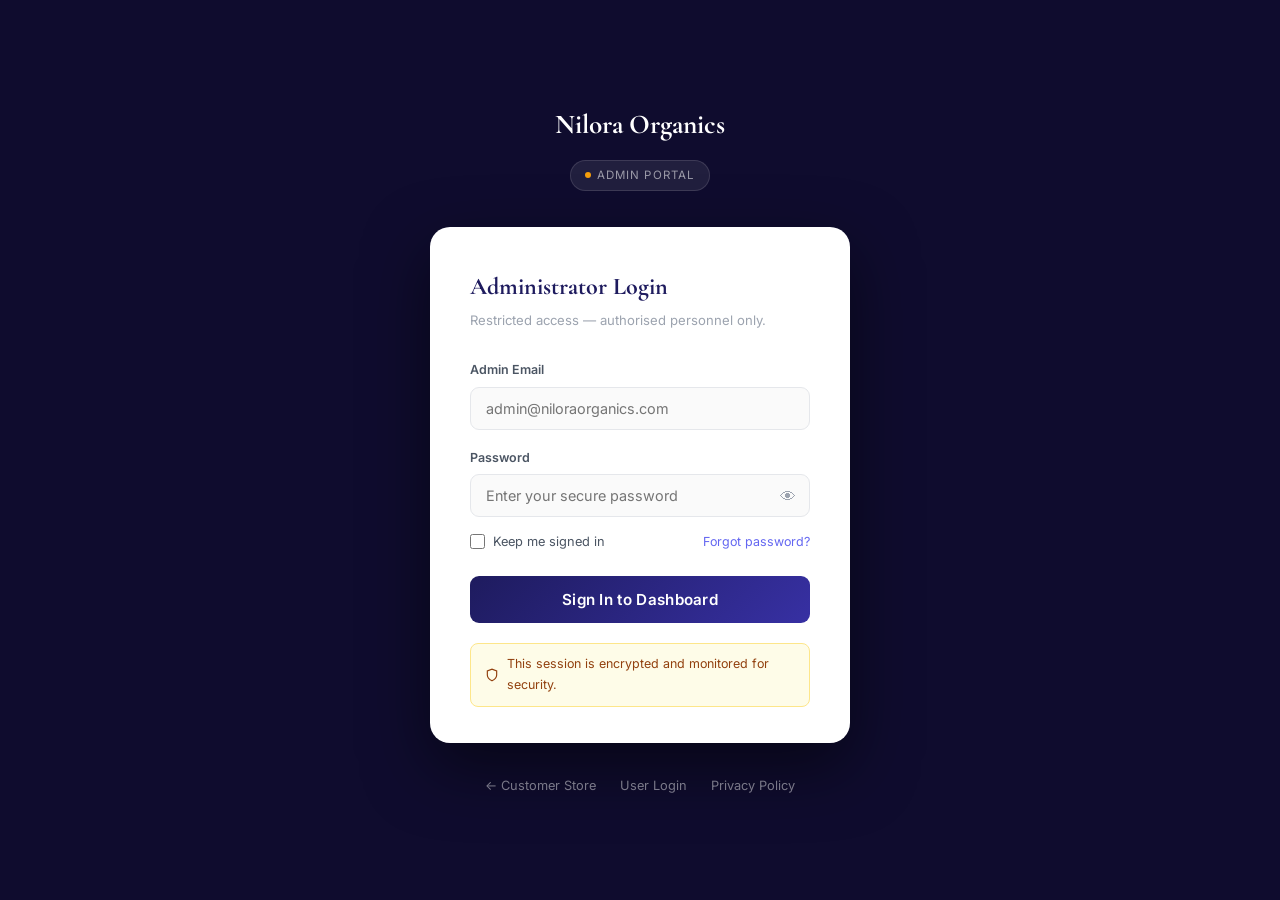
==== commit 8f760cda: "feat: add customer login/signup page and admin login page with auth guard" ====
--- a/admin.html
+++ b/admin.html
@@ -7,6 +7,12 @@
 <link rel="stylesheet" href="styles.css">
 </head>
 <body class="admin-body">
+<script>
+  // Auth guard — redirect to login if not authenticated
+  if (!sessionStorage.getItem('nilora_admin')) {
+    window.location.replace('admin-login.html');
+  }
+</script>
 <div id="toast"></div>
 
 <div class="admin-wrap">
@@ -60,6 +66,10 @@
       </button>
     </nav>
     <div class="aside-footer">
+      <button class="aside-store-link" onclick="adminLogout()" style="border:none;cursor:pointer;color:rgba(255,100,100,0.75);width:100%;">
+        <svg width="14" height="14" viewBox="0 0 24 24" fill="none" stroke="currentColor" stroke-width="2"><path d="M9 21H5a2 2 0 01-2-2V5a2 2 0 012-2h4"/><polyline points="16 17 21 12 16 7"/><line x1="21" y1="12" x2="9" y2="12"/></svg>
+        Sign Out
+      </button>
       <a href="index.html" class="aside-store-link">
         <svg width="14" height="14" viewBox="0 0 24 24" fill="none" stroke="currentColor" stroke-width="2"><polyline points="15 18 9 12 15 6"/></svg>
         View Live Store
@@ -311,6 +321,12 @@
 </div>
 
 <script>
+function adminLogout() {
+  if (confirm('Sign out of the admin dashboard?')) {
+    sessionStorage.removeItem('nilora_admin');
+    window.location.href = 'admin-login.html';
+  }
+}
 function toast(msg, err=false) {
   const el=document.getElementById('toast');
   el.textContent=msg; el.style.background=err?'#b91c1c':'#1a3a2a';
--- a/styles.css
+++ b/styles.css
@@ -7,17 +7,17 @@
 
 /* ─── TOKENS ─── */
 :root {
-  --green-deep: #1a3a2a;
-  --green-mid:  #2d5a3d;
-  --green-soft: #4a7c5f;
-  --green-pale: #e8f0eb;
-  --cream:      #faf8f3;
-  --cream-dark: #f2ede3;
+  --green-deep: #1e1b5e;  /* deep indigo — primary dark */
+  --green-mid:  #3730a3;  /* indigo mid */
+  --green-soft: #6366f1;  /* indigo accent */
+  --green-pale: #eef2ff;  /* indigo tint */
+  --cream:      #faf9f7;
+  --cream-dark: #f3f0ea;
   --gold:       #b8965a;
   --gold-light: #d4af7a;
   --white:      #ffffff;
   --gray-100:   #f7f7f7;
-  --gray-200:   #eeeeee;
+  --gray-200:   #e5e7eb;
   --gray-400:   #9ca3af;
   --gray-600:   #4b5563;
   --text:       #1a1a1a;
@@ -42,12 +42,12 @@
 a { color: inherit; text-decoration: none; }
 button { font-family: inherit; cursor: pointer; }
 ::-webkit-scrollbar { width: 5px; }
-::-webkit-scrollbar-thumb { background: var(--green-soft); border-radius: 3px; }
+::-webkit-scrollbar-thumb { background: var(--green-mid); border-radius: 3px; }
 
 /* ─── TOAST ─── */
 #toast {
   position: fixed; bottom: 28px; left: 50%; transform: translateX(-50%) translateY(8px);
-  background: var(--green-deep); color: var(--white);
+  background: var(--green-mid); color: var(--white);
   padding: 13px 28px; border-radius: 40px; font-size: 0.875rem; font-weight: 500;
   box-shadow: var(--shadow-lg); z-index: 9999;
   opacity: 0; visibility: hidden; transition: all 0.35s var(--ease);
@@ -57,7 +57,7 @@
 
 /* ─── ANNOUNCEMENT BAR ─── */
 .announcement-bar {
-  background: var(--green-deep); color: rgba(255,255,255,0.88);
+  background: var(--green-deep); color: rgba(255,255,255,0.9);
   text-align: center; padding: 9px 16px; font-size: 0.8rem; letter-spacing: 0.04em;
 }
 
@@ -74,7 +74,7 @@
 }
 .header-logo {
   font-family: var(--font-serif); font-size: 1.6rem; font-weight: 700;
-  color: var(--green-deep); letter-spacing: -0.2px; cursor: pointer;
+  color: var(--green-deep); letter-spacing: -0.2px; cursor: pointer; letter-spacing: -0.3px;
 }
 .header-nav { display: flex; gap: 4px; }
 .header-nav a {
@@ -82,6 +82,7 @@
   padding: 6px 14px; border-radius: 6px; transition: color 0.2s, background 0.2s;
 }
 .header-nav a:hover { color: var(--green-deep); background: var(--green-pale); }
+
 .header-actions { display: flex; gap: 6px; }
 .header-btn {
   width: 40px; height: 40px; border: 1px solid var(--gray-200); background: var(--white);
@@ -90,7 +91,7 @@
 }
 .header-btn:hover { border-color: var(--green-soft); background: var(--green-pale); }
 .cart-pill {
-  position: absolute; top: -6px; right: -6px; background: var(--green-mid); color: white;
+  position: absolute; top: -6px; right: -6px; background: var(--gold); color: white;
   font-size: 0.65rem; font-weight: 700; min-width: 18px; height: 18px;
   border-radius: 9px; display: flex; align-items: center; justify-content: center;
   padding: 0 4px; border: 2px solid var(--cream);
@@ -104,7 +105,7 @@
   letter-spacing: 0.02em;
 }
 .btn-primary { background: var(--green-deep); color: var(--white); }
-.btn-primary:hover { background: var(--green-mid); transform: translateY(-1px); box-shadow: 0 6px 20px rgba(26,58,42,0.3); }
+.btn-primary:hover { background: var(--green-mid); transform: translateY(-1px); box-shadow: 0 6px 20px rgba(30,27,94,0.35); }
 .btn-outline { background: transparent; color: var(--green-deep); border: 1.5px solid var(--green-deep); }
 .btn-outline:hover { background: var(--green-deep); color: var(--white); }
 .btn-ghost { background: rgba(255,255,255,0.15); color: var(--white); border: 1.5px solid rgba(255,255,255,0.35); }
@@ -119,7 +120,7 @@
 .hero {
   min-height: 88vh; display: flex; align-items: center;
   background:
-    linear-gradient(135deg, rgba(26,58,42,0.85) 0%, rgba(45,90,61,0.75) 60%, rgba(74,124,95,0.6) 100%),
+    linear-gradient(135deg, rgba(30,27,94,0.88) 0%, rgba(55,48,163,0.78) 55%, rgba(99,102,241,0.55) 100%),
     url('https://images.unsplash.com/photo-1558618666-fcd25c85cd64?auto=format&fit=crop&w=1920&q=80') center/cover no-repeat;
   position: relative; overflow: hidden;
 }
@@ -159,12 +160,12 @@
 .section-inner { max-width: 1200px; margin: 0 auto; }
 .section-eyebrow {
   font-size: 0.72rem; font-weight: 700; letter-spacing: 0.18em;
-  text-transform: uppercase; color: var(--green-soft);
+  text-transform: uppercase; color: var(--gold);
   margin-bottom: 10px; text-align: center;
 }
 .section-title {
   font-family: var(--font-serif); font-size: clamp(2rem, 4vw, 2.8rem);
-  font-weight: 700; color: var(--green-deep); text-align: center;
+  font-weight: 700; color: var(--green-deep); text-align: center;  /* indigo */
   line-height: 1.2; margin-bottom: 55px; letter-spacing: -0.3px;
 }
 
@@ -176,9 +177,9 @@
   background: var(--white); padding: 30px 24px; border-radius: var(--radius-lg);
   border: 1px solid var(--gray-200); transition: all 0.3s var(--ease);
 }
-.benefit-card:hover { transform: translateY(-4px); box-shadow: var(--shadow-md); border-color: var(--green-pale); }
+.benefit-card:hover { transform: translateY(-4px); box-shadow: var(--shadow-md); border-color: var(--green-pale); border-top: 3px solid var(--green-mid); }
 .benefit-icon { font-size: 1.8rem; margin-bottom: 16px; }
-.benefit-title { font-family: var(--font-serif); font-size: 1.2rem; font-weight: 700; color: var(--green-deep); margin-bottom: 8px; }
+.benefit-title { font-family: var(--font-serif); font-size: 1.2rem; font-weight: 700; color: var(--green-deep); margin-bottom: 8px; }  /* indigo */
 .benefit-text { font-size: 0.88rem; color: var(--gray-600); line-height: 1.65; }
 
 /* ─── PRODUCTS ─── */
@@ -201,10 +202,10 @@
 .label-gold { background: var(--gold); color: white; }
 .label-red  { background: #d4433a; color: white; }
 .product-body { padding: 28px; }
-.product-name { font-family: var(--font-serif); font-size: 1.4rem; font-weight: 700; color: var(--green-deep); margin-bottom: 8px; }
+.product-name { font-family: var(--font-serif); font-size: 1.4rem; font-weight: 700; color: var(--green-deep); margin-bottom: 8px; }  /* indigo */
 .product-desc { font-size: 0.875rem; color: var(--gray-600); margin-bottom: 20px; line-height: 1.6; }
 .product-price-row { display: flex; align-items: baseline; gap: 10px; margin-bottom: 18px; }
-.product-price { font-family: var(--font-serif); font-size: 2rem; font-weight: 700; color: var(--green-deep); }
+.product-price { font-family: var(--font-serif); font-size: 2rem; font-weight: 700; color: var(--green-mid); }
 .product-was   { font-size: 0.9rem; color: var(--gray-400); text-decoration: line-through; }
 .variant-row { display: flex; gap: 8px; flex-wrap: wrap; margin-bottom: 22px; }
 .variant-btn {
@@ -213,11 +214,11 @@
   transition: all 0.2s var(--ease);
 }
 .variant-btn:hover { border-color: var(--green-soft); color: var(--green-deep); }
-.variant-btn.active { border-color: var(--green-deep); background: var(--green-pale); color: var(--green-deep); font-weight: 600; }
+.variant-btn.active { border-color: var(--green-mid); background: var(--green-pale); color: var(--green-deep); font-weight: 600; }
 .product-actions { display: grid; grid-template-columns: 1fr 1fr; gap: 10px; }
 
 /* ─── REELS ─── */
-.reels-section { background: var(--green-deep); }
+.reels-section { background: #0f0c2e; }
 .reels-section .section-eyebrow { color: var(--gold-light); }
 .reels-section .section-title { color: var(--white); }
 .reels-grid { display: grid; grid-template-columns: repeat(3, 1fr); gap: 14px; margin-bottom: 36px; }
@@ -251,13 +252,13 @@
 }
 .story-img-wrap { border-radius: var(--radius-xl); overflow: hidden; aspect-ratio: 4/5; }
 .story-img-wrap img { width: 100%; height: 100%; object-fit: cover; }
-.story-eyebrow { font-size: 0.72rem; font-weight: 700; letter-spacing: 0.16em; text-transform: uppercase; color: var(--green-soft); margin-bottom: 12px; }
+.story-eyebrow { font-size: 0.72rem; font-weight: 700; letter-spacing: 0.16em; text-transform: uppercase; color: var(--gold); margin-bottom: 12px; }
 .story-title { font-family: var(--font-serif); font-size: 2.4rem; font-weight: 700; color: var(--green-deep); line-height: 1.2; margin-bottom: 20px; }
 .story-body { font-size: 0.95rem; color: var(--gray-600); line-height: 1.8; margin-bottom: 28px; }
 
 /* ─── NEWSLETTER ─── */
 .nl-section {
-  background: var(--green-deep); text-align: center; padding: 80px 32px;
+  background: linear-gradient(135deg, #1e1b5e 0%, #3730a3 100%); text-align: center; padding: 80px 32px;
 }
 .nl-title { font-family: var(--font-serif); font-size: 2.2rem; color: white; margin-bottom: 10px; }
 .nl-sub { color: rgba(255,255,255,0.7); margin-bottom: 28px; font-size: 0.95rem; }
@@ -271,7 +272,7 @@
 .nl-input:focus { border-color: rgba(255,255,255,0.5); }
 
 /* ─── FOOTER ─── */
-.site-footer { background: #111a13; color: rgba(255,255,255,0.65); padding: 72px 32px 32px; }
+.site-footer { background: #0f0c2e; color: rgba(255,255,255,0.65); padding: 72px 32px 32px; }
 .footer-grid {
   max-width: 1200px; margin: 0 auto;
   display: grid; grid-template-columns: 1.8fr 1fr 1fr 1fr; gap: 48px;
@@ -286,7 +287,7 @@
   display: flex; align-items: center; justify-content: center;
   font-size: 0.95rem; transition: all 0.2s var(--ease);
 }
-.footer-social-link:hover { background: var(--green-mid); border-color: var(--green-mid); }
+.footer-social-link:hover { background: var(--gold); border-color: var(--gold); }
 .footer-col h4 { font-size: 0.75rem; font-weight: 700; letter-spacing: 0.12em; text-transform: uppercase; color: white; margin-bottom: 16px; }
 .footer-col a { display: block; font-size: 0.875rem; color: rgba(255,255,255,0.55); margin-bottom: 10px; transition: color 0.2s; }
 .footer-col a:hover { color: white; }
@@ -296,12 +297,12 @@
 #ai-widget { position: fixed; bottom: 24px; right: 24px; z-index: 500; }
 .ai-trigger {
   display: flex; align-items: center; gap: 9px;
-  background: var(--green-deep); color: white;
+  background: linear-gradient(135deg, var(--green-deep), var(--green-mid)); color: white;
   padding: 12px 22px; border-radius: 40px;
   font-size: 0.875rem; font-weight: 600; border: none;
-  box-shadow: 0 4px 16px rgba(26,58,42,0.4); transition: all 0.25s var(--ease);
-}
-.ai-trigger:hover { background: var(--green-mid); transform: translateY(-1px); box-shadow: 0 8px 24px rgba(26,58,42,0.5); }
+  box-shadow: 0 4px 16px rgba(55,48,163,0.45); transition: all 0.25s var(--ease);
+}
+.ai-trigger:hover { background: linear-gradient(135deg, var(--green-mid), var(--green-soft)); transform: translateY(-1px); box-shadow: 0 8px 24px rgba(55,48,163,0.55); }
 .ai-live-dot { width: 7px; height: 7px; background: #4ade80; border-radius: 50%; animation: blink 1.8s ease-in-out infinite; }
 @keyframes blink { 0%,100%{opacity:1} 50%{opacity:0.4} }
 
@@ -312,13 +313,13 @@
   transform-origin: bottom right;
 }
 .ai-panel.closed { transform: scale(0.92) translateY(8px); opacity: 0; pointer-events: none; }
-.ai-panel-header { background: var(--green-deep); padding: 16px 18px; display: flex; justify-content: space-between; align-items: center; }
+.ai-panel-header { background: linear-gradient(135deg, var(--green-deep), var(--green-mid)); padding: 16px 18px; display: flex; justify-content: space-between; align-items: center; }
 .ai-panel-header h4 { color: white; font-size: 0.9rem; font-weight: 600; }
 .ai-close-btn { background: rgba(255,255,255,0.12); border: none; color: white; width: 26px; height: 26px; border-radius: 50%; display: flex; align-items: center; justify-content: center; font-size: 0.8rem; cursor: pointer; transition: background 0.2s; }
 .ai-close-btn:hover { background: rgba(255,255,255,0.25); }
 .ai-messages { height: 230px; overflow-y: auto; padding: 14px; display: flex; flex-direction: column; gap: 10px; background: #f9faf8; }
 .msg-bot { align-self: flex-start; background: white; border: 1px solid #e8e8e8; border-radius: 14px 14px 14px 3px; padding: 11px 14px; font-size: 0.84rem; color: var(--text); max-width: 88%; line-height: 1.5; }
-.msg-user { align-self: flex-end; background: var(--green-deep); color: white; border-radius: 14px 14px 3px 14px; padding: 11px 14px; font-size: 0.84rem; max-width: 88%; }
+.msg-user { align-self: flex-end; background: var(--green-mid); color: white; border-radius: 14px 14px 3px 14px; padding: 11px 14px; font-size: 0.84rem; max-width: 88%; }
 .ai-input-row { display: flex; gap: 8px; padding: 12px 12px; background: white; border-top: 1px solid var(--gray-200); }
 .ai-input {
   flex: 1; border: 1.5px solid var(--gray-200); border-radius: 8px;
@@ -326,8 +327,8 @@
   transition: border-color 0.2s;
 }
 .ai-input:focus { border-color: var(--green-soft); }
-.ai-send { background: var(--green-deep); border: none; color: white; width: 34px; height: 34px; border-radius: 8px; font-size: 0.9rem; display: flex; align-items: center; justify-content: center; transition: background 0.2s; }
-.ai-send:hover { background: var(--green-mid); }
+.ai-send { background: var(--green-mid); border: none; color: white; width: 34px; height: 34px; border-radius: 8px; font-size: 0.9rem; display: flex; align-items: center; justify-content: center; transition: background 0.2s; }
+.ai-send:hover { background: var(--green-soft); }
 
 /* ─── CART DRAWER ─── */
 .cart-overlay { position: fixed; inset: 0; background: rgba(0,0,0,0.38); z-index: 300; display: none; }
@@ -340,7 +341,7 @@
 }
 .cart-drawer.open { transform: translateX(0); }
 .cart-head { padding: 22px 22px 18px; border-bottom: 1px solid var(--gray-200); display: flex; justify-content: space-between; align-items: center; }
-.cart-head h3 { font-family: var(--font-serif); font-size: 1.3rem; color: var(--green-deep); }
+.cart-head h3 { font-family: var(--font-serif); font-size: 1.3rem; color: var(--green-deep); }  /* indigo */
 .cart-x { background: var(--gray-100); border: none; width: 32px; height: 32px; border-radius: 8px; font-size: 1rem; display: flex; align-items: center; justify-content: center; cursor: pointer; transition: background 0.2s; }
 .cart-x:hover { background: var(--gray-200); }
 .cart-body { flex: 1; overflow-y: auto; padding: 18px 22px; }
@@ -350,7 +351,7 @@
 .cart-item-img { width: 60px; height: 60px; object-fit: cover; border-radius: 10px; flex-shrink: 0; background: var(--cream-dark); }
 .cart-item-info { flex: 1; min-width: 0; }
 .cart-item-name { font-size: 0.875rem; font-weight: 600; color: var(--text); margin-bottom: 3px; white-space: nowrap; overflow: hidden; text-overflow: ellipsis; }
-.cart-item-price { font-size: 0.875rem; color: var(--green-mid); font-weight: 700; }
+.cart-item-price { font-size: 0.875rem; color: var(--green-soft); font-weight: 700; }
 .cart-item-qty  { font-size: 0.78rem; color: var(--gray-400); margin-top: 2px; }
 .cart-rm { background: none; border: none; color: var(--gray-400); font-size: 1.1rem; cursor: pointer; padding: 4px; border-radius: 4px; transition: color 0.2s; flex-shrink: 0; }
 .cart-rm:hover { color: #d4433a; }
@@ -358,7 +359,7 @@
 .cart-total-row { display: flex; justify-content: space-between; align-items: center; margin-bottom: 6px; }
 .cart-total-label { font-size: 0.875rem; color: var(--gray-600); }
 .cart-total-amount { font-family: var(--font-serif); font-size: 1.5rem; font-weight: 700; color: var(--green-deep); }
-.cart-ship-note { font-size: 0.78rem; color: var(--green-soft); margin-bottom: 18px; font-weight: 500; }
+.cart-ship-note { font-size: 0.78rem; color: var(--green-mid); margin-bottom: 18px; font-weight: 500; }
 
 /* ─── MODALS ─── */
 .modal-wrap { display: none; position: fixed; inset: 0; z-index: 400; align-items: flex-start; justify-content: center; padding: 60px 16px; overflow-y: auto; }
@@ -371,11 +372,11 @@
 
 /* Search */
 .search-field { width: 100%; padding: 13px 18px; border-radius: 10px; border: 1.5px solid var(--gray-200); font-size: 0.95rem; font-family: var(--font-sans); outline: none; margin-bottom: 16px; transition: border-color 0.2s; }
-.search-field:focus { border-color: var(--green-soft); }
+.search-field:focus { border-color: var(--green-mid); }
 .search-hit { display: flex; justify-content: space-between; align-items: center; padding: 13px 16px; border: 1px solid var(--gray-200); border-radius: 10px; margin-bottom: 8px; cursor: pointer; transition: all 0.2s; }
-.search-hit:hover { border-color: var(--green-soft); background: var(--green-pale); }
+.search-hit:hover { border-color: var(--green-mid); background: var(--green-pale); }
 .search-hit-name { font-size: 0.875rem; font-weight: 600; color: var(--text); }
-.search-hit-price { font-size: 0.875rem; font-weight: 700; color: var(--green-deep); }
+.search-hit-price { font-size: 0.875rem; font-weight: 700; color: var(--green-mid); }
 
 /* Checkout */
 .co-box { max-width: 620px; max-height: 90vh; overflow-y: auto; }
@@ -385,20 +386,20 @@
   width: 100%; padding: 12px 15px; border: 1.5px solid var(--gray-200); border-radius: 9px;
   font-family: var(--font-sans); font-size: 0.875rem; outline: none; transition: border-color 0.2s;
 }
-.co-input:focus { border-color: var(--green-soft); }
+.co-input:focus { border-color: var(--green-mid); }
 .pay-option {
   display: flex; align-items: center; gap: 12px; padding: 13px 16px;
   border: 1.5px solid var(--gray-200); border-radius: 10px; cursor: pointer;
   transition: all 0.2s; margin-bottom: 10px;
 }
-.pay-option:has(input:checked) { border-color: var(--green-deep); background: var(--green-pale); }
-.pay-option input { accent-color: var(--green-deep); width: 17px; height: 17px; }
+.pay-option:has(input:checked) { border-color: var(--green-mid); background: var(--green-pale); }
+.pay-option input { accent-color: var(--green-mid); width: 17px; height: 17px; }
 .pay-icon { font-size: 1.4rem; }
 .pay-label strong { font-size: 0.875rem; display: block; }
 .pay-label span { font-size: 0.78rem; color: var(--gray-400); }
 .co-summary { background: var(--cream-dark); border-radius: 12px; padding: 16px 18px; margin-bottom: 20px; }
 .co-row { display: flex; justify-content: space-between; font-size: 0.875rem; margin-bottom: 6px; }
-.co-total { font-weight: 700; font-size: 1rem; color: var(--green-deep); border-top: 1px solid var(--gray-200); padding-top: 10px; margin-top: 6px; }
+.co-total { font-weight: 700; font-size: 1rem; color: var(--green-mid); border-top: 1px solid var(--gray-200); padding-top: 10px; margin-top: 6px; }
 .co-secure-note { text-align: center; font-size: 0.75rem; color: var(--gray-400); margin-top: 10px; }
 
 /* ─── ADMIN ─── */
@@ -406,7 +407,7 @@
 .admin-wrap { display: flex; min-height: 100vh; }
 
 .admin-aside {
-  width: 248px; background: var(--green-deep); position: fixed; height: 100vh;
+  width: 248px; background: #1e1b5e; position: fixed; height: 100vh;
   overflow-y: auto; display: flex; flex-direction: column; flex-shrink: 0;
 }
 .aside-brand { padding: 24px 22px 20px; border-bottom: 1px solid rgba(255,255,255,0.08); }
@@ -421,17 +422,17 @@
   transition: all 0.2s; margin-bottom: 2px;
 }
 .nav-item svg { width: 16px; height: 16px; flex-shrink: 0; }
-.nav-item:hover { background: rgba(255,255,255,0.06); color: white; }
-.nav-item.active { background: rgba(255,255,255,0.12); color: white; font-weight: 600; }
+.nav-item:hover { background: rgba(255,255,255,0.08); color: white; }
+.nav-item.active { background: rgba(255,255,255,0.16); color: white; font-weight: 600; border-left: 3px solid var(--gold); }
 .aside-footer { padding: 16px 12px; border-top: 1px solid rgba(255,255,255,0.08); }
 .aside-store-link { display: flex; align-items: center; gap: 8px; color: rgba(255,255,255,0.55); font-size: 0.8rem; padding: 9px 12px; border-radius: 7px; transition: all 0.2s; }
-.aside-store-link:hover { color: white; background: rgba(255,255,255,0.06); }
+.aside-store-link:hover { color: white; background: rgba(255,255,255,0.08); }
 
 .admin-main { flex: 1; margin-left: 248px; display: flex; flex-direction: column; min-height: 100vh; }
 .admin-topbar { background: white; padding: 0 36px; height: 64px; display: flex; align-items: center; justify-content: space-between; border-bottom: 1px solid var(--gray-200); position: sticky; top: 0; z-index: 100; }
-.admin-topbar-title { font-family: var(--font-serif); font-size: 1.4rem; color: var(--green-deep); font-weight: 700; }
-.admin-live-badge { display: flex; align-items: center; gap: 6px; font-size: 0.8rem; color: #22c55e; font-weight: 600; background: #f0fdf4; border: 1px solid #bbf7d0; padding: 5px 12px; border-radius: 40px; }
-.live-dot { width: 6px; height: 6px; background: #22c55e; border-radius: 50%; animation: blink 1.8s infinite; }
+.admin-topbar-title { font-family: var(--font-serif); font-size: 1.4rem; color: var(--green-deep); font-weight: 700; }  /* indigo */
+.admin-live-badge { display: flex; align-items: center; gap: 6px; font-size: 0.8rem; color: #4f46e5; font-weight: 600; background: #eef2ff; border: 1px solid #c7d2fe; padding: 5px 12px; border-radius: 40px; }
+.live-dot { width: 6px; height: 6px; background: #4f46e5; border-radius: 50%; animation: blink 1.8s infinite; }
 
 .admin-content { padding: 32px 36px; }
 .tab-view { display: none; }
@@ -449,7 +450,7 @@
 
 /* Admin Cards */
 .a-card { background: white; border-radius: 14px; border: 1px solid var(--gray-200); padding: 24px; margin-bottom: 20px; }
-.a-card-title { font-family: var(--font-serif); font-size: 1.1rem; color: var(--green-deep); font-weight: 700; margin-bottom: 4px; }
+.a-card-title { font-family: var(--font-serif); font-size: 1.1rem; color: var(--green-deep); font-weight: 700; margin-bottom: 4px; }  /* indigo */
 .a-card-sub { font-size: 0.8rem; color: var(--gray-400); margin-bottom: 18px; }
 .a-label { font-size: 0.78rem; font-weight: 600; color: var(--gray-600); margin-bottom: 5px; display: block; }
 .a-input, .a-select, .a-textarea {
@@ -457,7 +458,7 @@
   font-family: var(--font-sans); font-size: 0.875rem; color: var(--text); outline: none;
   margin-bottom: 14px; transition: border-color 0.2s; background: white;
 }
-.a-input:focus, .a-select:focus, .a-textarea:focus { border-color: var(--green-soft); }
+.a-input:focus, .a-select:focus, .a-textarea:focus { border-color: var(--green-mid); }
 .a-grid-2 { display: grid; grid-template-columns: 1fr 1fr; gap: 12px; }
 .a-grid-3 { display: grid; grid-template-columns: 1fr 1fr 1fr; gap: 12px; }
 
@@ -466,7 +467,7 @@
 .toggle-wrap input { opacity: 0; width: 0; height: 0; }
 .toggle-track { position: absolute; inset: 0; background: var(--gray-200); border-radius: 24px; cursor: pointer; transition: background 0.25s; }
 .toggle-track::before { content: ''; position: absolute; width: 17px; height: 17px; left: 3.5px; bottom: 3.5px; background: white; border-radius: 50%; transition: transform 0.25s; box-shadow: 0 1px 3px rgba(0,0,0,0.2); }
-.toggle-wrap input:checked + .toggle-track { background: var(--green-mid); }
+.toggle-wrap input:checked + .toggle-track { background: var(--green-mid); }  /* indigo */
 .toggle-wrap input:checked + .toggle-track::before { transform: translateX(20px); }
 
 /* Settings Row */
@@ -477,16 +478,16 @@
 
 /* Service Cards (Courier / Payment) */
 .svc-card { border: 1.5px solid var(--gray-200); border-radius: 12px; padding: 18px 20px; display: flex; align-items: center; justify-content: space-between; margin-bottom: 12px; transition: border-color 0.2s; }
-.svc-card.enabled { border-color: var(--green-soft); background: #f6faf7; }
+.svc-card.enabled { border-color: var(--green-mid); background: #f0f0ff; }
 .svc-left { display: flex; align-items: center; gap: 14px; }
 .svc-icon { width: 40px; height: 40px; border-radius: 10px; background: var(--gray-100); display: flex; align-items: center; justify-content: center; font-size: 1.2rem; flex-shrink: 0; }
 .svc-name { font-weight: 600; font-size: 0.9rem; }
 .svc-desc { font-size: 0.78rem; color: var(--gray-400); margin-top: 1px; }
-.svc-panel { background: #f6faf7; border: 1.5px solid var(--green-soft); border-top: none; border-radius: 0 0 12px 12px; padding: 18px 20px; margin-top: -12px; margin-bottom: 12px; }
+.svc-panel { background: #f0f0ff; border: 1.5px solid var(--green-mid); border-top: none; border-radius: 0 0 12px 12px; padding: 18px 20px; margin-top: -12px; margin-bottom: 12px; }
 
 /* Table */
 .a-table { width: 100%; border-collapse: collapse; font-size: 0.85rem; }
-.a-table th { text-align: left; padding: 10px 14px; font-size: 0.72rem; font-weight: 700; letter-spacing: 0.08em; text-transform: uppercase; color: var(--gray-400); background: var(--gray-100); }
+.a-table th { text-align: left; padding: 10px 14px; font-size: 0.72rem; font-weight: 700; letter-spacing: 0.08em; text-transform: uppercase; color: var(--gray-600); background: #f5f4ff; }
 .a-table td { padding: 13px 14px; border-bottom: 1px solid var(--gray-100); color: var(--text); vertical-align: middle; }
 .a-table tr:hover td { background: #fafaf8; }
 
@@ -498,7 +499,7 @@
 
 /* Reel Row */
 .reel-row { display: flex; align-items: center; gap: 12px; padding: 12px; border: 1px solid var(--gray-200); border-radius: 10px; margin-bottom: 10px; transition: border-color 0.2s; }
-.reel-row:hover { border-color: var(--green-soft); }
+.reel-row:hover { border-color: var(--green-mid); }
 .reel-thumb { width: 52px; height: 52px; object-fit: cover; border-radius: 8px; flex-shrink: 0; }
 .reel-info { flex: 1; min-width: 0; }
 .reel-info strong { font-size: 0.875rem; display: block; }
